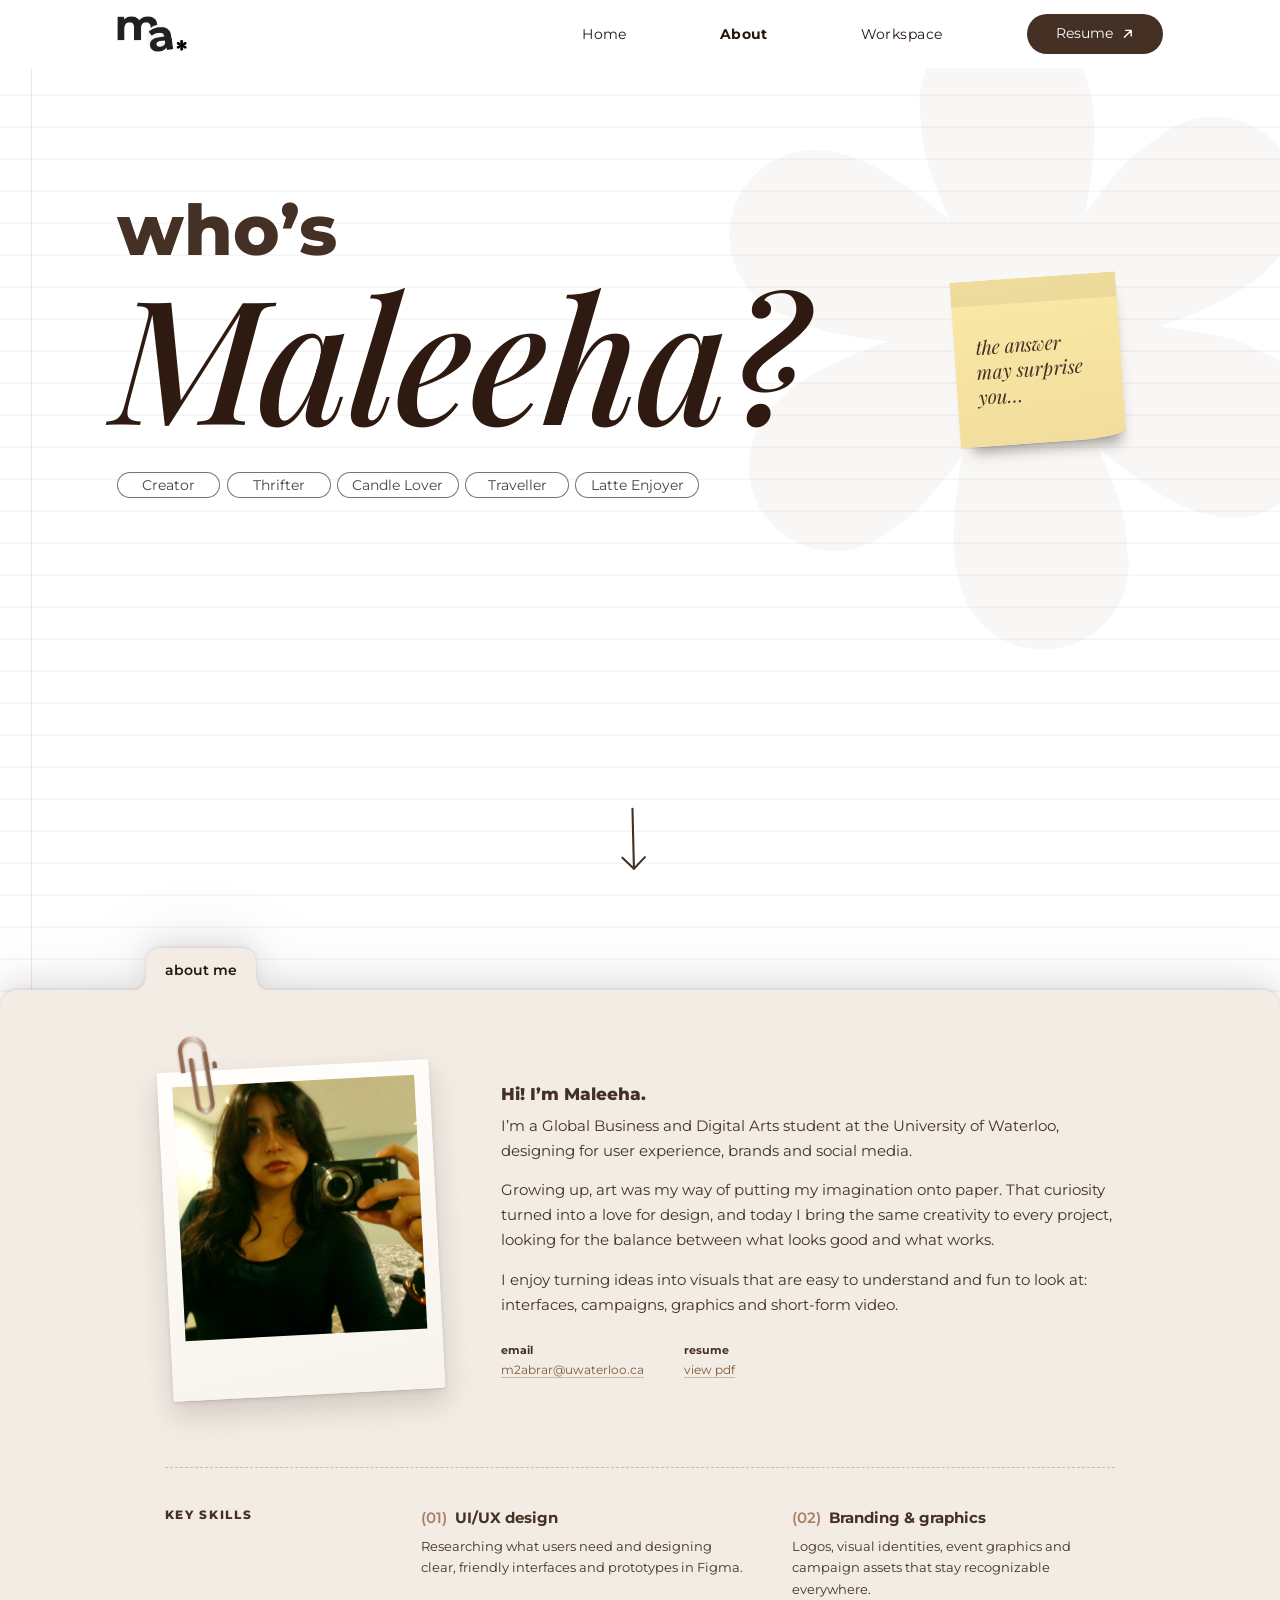
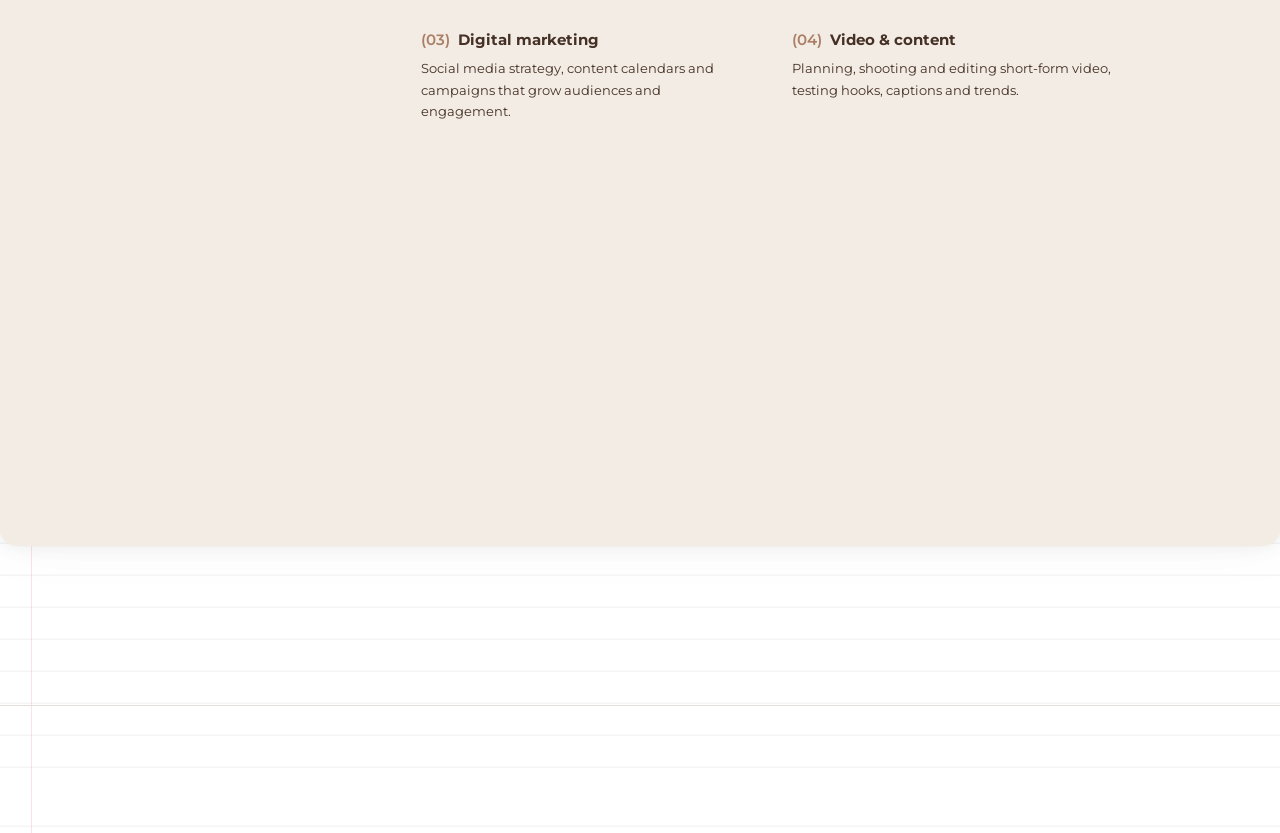
==== about.html @ edb2b5c7 "Update resume link" ====
<!DOCTYPE html>
<html lang="en">
<head>
  <meta charset="UTF-8" />
  <meta name="viewport" content="width=device-width, initial-scale=1" />
  <title>About — Maleeha Abrar</title>
  <meta name="description" content="About Maleeha Abrar — multimedia design and marketing student at the University of Waterloo." />
  <link rel="icon" href="assets/logo.png" />

  <link rel="preconnect" href="https://fonts.googleapis.com" />
  <link rel="preconnect" href="https://fonts.gstatic.com" crossorigin />
  <link href="https://fonts.googleapis.com/css2?family=Montserrat:ital,wght@0,300..900;1,300..900&family=Playfair+Display:ital,wght@0,400..900;1,400..900&family=Bodoni+Moda:ital,opsz,wght@0,6..96,400..900;1,6..96,400..900&family=Anton&family=UnifrakturMaguntia&family=Abril+Fatface&family=Pinyon+Script&display=swap" rel="stylesheet" />

  <link rel="stylesheet" href="css/styles.css" />
</head>
<body class="page-about">
  <svg width="0" height="0" style="position:absolute" aria-hidden="true" focusable="false">
    <defs>
      <!-- polished gold, light → shadow → reflection -->
      <linearGradient id="g-gold" x1="0" y1="0" x2="0" y2="1">
        <stop offset="0" stop-color="#FBEBB8" />
        <stop offset=".35" stop-color="#D8B25C" />
        <stop offset=".6" stop-color="#8E6522" />
        <stop offset=".8" stop-color="#E6C77A" />
        <stop offset="1" stop-color="#7A5419" />
      </linearGradient>
      <linearGradient id="g-gold-side" x1="0" y1="0" x2="1" y2="0">
        <stop offset="0" stop-color="#7E581C" />
        <stop offset=".3" stop-color="#E9CB7E" />
        <stop offset=".55" stop-color="#FFF1C4" />
        <stop offset=".8" stop-color="#B98E3E" />
        <stop offset="1" stop-color="#6E4A14" />
      </linearGradient>
      <radialGradient id="g-gold-ring" cx=".4" cy=".35" r=".7">
        <stop offset="0" stop-color="#FFF3CC" />
        <stop offset=".45" stop-color="#D9B460" />
        <stop offset="1" stop-color="#6F4B16" />
      </radialGradient>
      <linearGradient id="g-wire" x1="0" y1="0" x2="1" y2="0">
        <stop offset="0" stop-color="#9C7428" />
        <stop offset=".5" stop-color="#F6DE98" />
        <stop offset="1" stop-color="#8A6420" />
      </linearGradient>
<linearGradient id="g-wire-sakura" x1="0" y1="0" x2="1" y2="0">
        <stop offset="0" stop-color="#D98A8C" /><stop offset=".5" stop-color="#F7DCD8" /><stop offset="1" stop-color="#CF7C80" />
      </linearGradient>
      <linearGradient id="g-wire-tea" x1="0" y1="0" x2="1" y2="0">
        <stop offset="0" stop-color="#93694F" /><stop offset=".5" stop-color="#EBD3C4" /><stop offset="1" stop-color="#86604A" />
      </linearGradient>
    </defs>
    <!-- paperclip (same as the home page project cards): whole clip + front loop; colour from --wire -->
    <symbol id="i-pclip" viewBox="0 0 26 62">
      <path d="M9 17 V45 a4.5 4.5 0 0 0 9 0 V11 a7.5 7.5 0 0 0 -15 0 V49 a10 10 0 0 0 20 0 V21" fill="none" style="stroke: var(--wire)" stroke-width="2.6" stroke-linecap="round" />
    </symbol>
    <symbol id="i-pclip-front" viewBox="0 0 26 62">
      <path d="M9 17 V45 a4.5 4.5 0 0 0 9 0 V14" fill="none" style="stroke: var(--wire)" stroke-width="2.6" stroke-linecap="round" />
    </symbol>
    <!-- gold bulldog clip -->
    <symbol id="i-binder" viewBox="0 0 64 58">
      <rect x="19.5" y="22" width="25" height="5" rx="2" fill="url(#g-gold-side)" />
      <path d="M23 36 L25 18 H39 L41 36 Z" fill="url(#g-gold-side)" />
      <circle cx="32" cy="14" r="11.5" fill="url(#g-gold-ring)" />
      <circle cx="32" cy="14" r="7.5" fill="none" stroke="#7A5419" stroke-opacity=".35" stroke-width="1.2" />
      <circle cx="32" cy="14" r="3.6" fill="#fff" />
      <rect x="3" y="34" width="58" height="14" rx="3" fill="url(#g-gold)" />
      <rect x="4" y="46" width="56" height="7" rx="2" fill="#8E6522" />
      <rect x="6" y="36.5" width="40" height="2.2" rx="1.1" fill="#FFF6D8" opacity=".75" />
    </symbol>
    <symbol id="i-paperclip" viewBox="0 0 26 62">
      <path d="M9 17 V45 a4.5 4.5 0 0 0 9 0 V11 a7.5 7.5 0 0 0 -15 0 V49 a10 10 0 0 0 20 0 V21" fill="none" stroke="url(#g-wire)" stroke-width="2.4" stroke-linecap="round" />
    </symbol>
    <!-- just the inner loop — the part of the clip that sits on the front of the paper -->
    <symbol id="i-paperclip-front" viewBox="0 0 26 62">
      <path d="M9 17 V45 a4.5 4.5 0 0 0 9 0 V14" fill="none" stroke="url(#g-wire)" stroke-width="2.4" stroke-linecap="round" />
    </symbol>
    <symbol id="i-asterisk" viewBox="0 0 24 24">
      <g stroke="currentColor" stroke-width="5.2" stroke-linecap="round">
        <line x1="12" y1="3" x2="12" y2="21" />
        <line x1="4.2" y1="7.5" x2="19.8" y2="16.5" />
        <line x1="4.2" y1="16.5" x2="19.8" y2="7.5" />
      </g>
    </symbol>
    <symbol id="i-arrow" viewBox="0 0 16 16">
      <path d="M4 12 L12 4 M5.5 4 H12 V10.5" fill="none" stroke="currentColor" stroke-width="1.6" stroke-linecap="round" stroke-linejoin="round" />
    </symbol>
  </svg>

  <!-- ============ HEADER ============ -->
  <header class="site-header" id="siteHeader">
    <div class="header-inner">
      <a class="brand" href="index.html" aria-label="Maleeha Abrar — home">
        <img src="assets/logo.png" alt="ma* logo" width="1828" height="958" />
      </a>

      <nav class="nav" id="siteNav" aria-label="Main">
        <a class="nav-link" href="index.html">Home</a>
        <a class="nav-link is-active" href="about.html" aria-current="page">About</a>
        <a class="nav-link" href="workspace.html">Workspace</a>
      </nav>

      <a class="btn-resume" href="https://drive.google.com/file/d/1L3ZKh3LJIB2m2oYpfjvaGD_77FZhY-fX/view?usp=sharing" target="_blank" rel="noopener">
        <span>Resume</span>
        <svg class="ico" aria-hidden="true"><use href="#i-arrow" /></svg>
      </a>

      <button class="menu-btn" id="menuBtn" aria-expanded="false" aria-controls="siteNav">
        <span class="menu-lines" aria-hidden="true"></span>
        <span class="sr-only">Menu</span>
      </button>
    </div>
  </header>

  <main id="top">
    <!-- ============ HERO (same look as the home page) ============ -->
    <section class="hero hero--about" aria-labelledby="aboutTitle">
      <div class="hero-inner">
        <div class="hero-copy">
          <!-- "who's / Maleeha?" with a big script M, and little tags under the name -->
          <!-- built exactly like the home title: "who's" = "maleeha's", the script M sits in the P's slot,
               "aleeha?" starts where "ortfolio" starts -->
          <div class="at-wrap">
            <h1 class="hero-title hero-title--serif" id="aboutTitle" aria-label="who’s Maleeha?">
              <span class="h-name" aria-hidden="true">who’s</span>
              <span class="h-port" aria-hidden="true"><span class="pf">Maleeha?</span></span>
            </h1>
            <ul class="at-tags" aria-label="A few things about me">
              <!-- hover (or tab to) a tag and its data-note sticks onto the notes beside the title — edit the notes freely -->
              <li tabindex="0" data-photo="creator" data-note="I’m always making something new 🎨">Creator</li><li tabindex="0" data-photo="thrifter" data-note="catch me at a thrift store multiple times a week 🛍️">Thrifter</li><li tabindex="0" data-photo="candle" data-note="a candle’s always lit when I design 🔥">Candle Lover</li><li tabindex="0" data-photo="traveller" data-note="slowly building my travel portfolio ✈️">Traveller</li><li tabindex="0" data-photo="latte" data-note="a medium iced caramel latte please! ☕">Latte Enjoyer</li>
            </ul>
          </div>

          <!-- sticky notes beside the title: one note to start; hovering (or tabbing to) a tag sticks that tag's
               note (its data-note) onto the board, and they pile up as you hover more tags (main.js builds them) -->
          <div class="hero-notes" id="heroNotes">
            <p class="hn-note hn-main">the answer may surprise you&hellip;</p>
          </div>

          <!-- invisible copy of the home page's paper: it takes up the same space, so the title above
               lands in exactly the same spot as on the home page -->
          <div class="notecard-wrap at-ghost">
            <div class="notecard">
              <p class="nc-lead" aria-hidden="true">&nbsp;</p>
              <p class="nc-rotator" aria-hidden="true"><span class="nc-word">&nbsp;</span></p>
              <!-- the arrow stays visible (same spot as home): click to scroll down to About me -->
              <a class="nc-arrow" href="#intro" aria-label="Scroll down to About me">
                <svg viewBox="0 0 24 48" aria-hidden="true">
                  <path d="M12 3 V43" />
                  <path d="M4.5 35.5 L12 43 L19.5 35.5" />
                </svg>
              </a>
            </div>
          </div>

        </div>

        <div class="hero-aside" aria-hidden="true">
          <!-- faint six-petal flower, slowly spinning behind the title (same as home) -->
          <svg class="hero-flower" viewBox="-100 -100 200 200">
            <defs>
              <path id="petal" d="M-10 2 C-16 -26 -33 -50 -32 -66 A26 26 0 0 1 20 -78 C26 -60 17 -30 12 2 Z" />
            </defs>
            <g fill="currentColor">
              <use href="#petal" />
              <use href="#petal" transform="rotate(60)" />
              <use href="#petal" transform="rotate(120)" />
              <use href="#petal" transform="rotate(180)" />
              <use href="#petal" transform="rotate(240)" />
              <use href="#petal" transform="rotate(300)" />
              <circle r="24" />
            </g>
          </svg>
        </div>
      </div>
    </section>

    <section class="workspace about-page" aria-label="About me">
      <div class="cabinet">

        <!-- ===== Intro ===== -->
        <article class="folder folder--paper folder--static is-open is-settled" id="intro" data-align="left">
          <div class="folder-tab-row">
            <div class="folder-tab"><span class="tab-name">about me</span></div>
          </div>
          <div class="folder-body">
            <div class="folder-reveal"><div class="folder-reveal-inner">
              <!-- About me: photo + bio, then key skills, then soft skills / software -->
              <div class="am">
                <div class="am-top">
                  <div class="am-photo">
                    <svg class="am-pclip am-pclip--back" style="--wire: url(#g-wire-tea)" aria-hidden="true"><use href="#i-pclip" /></svg><svg class="am-pclip" style="--wire: url(#g-wire-tea)" aria-hidden="true"><use href="#i-pclip-front" /></svg>
                    <!-- photo of me -->
                    <img class="am-me" src="assets/about/me.jpg" alt="Maleeha taking a mirror selfie with a small black digital camera" width="1400" height="1050" />
                  </div>
                  <div class="am-bio">
                    <p class="am-hello">Hi! I’m Maleeha.</p>
                    <p>I’m a Global Business and Digital Arts student at the University of Waterloo, designing for user experience, brands and social media.</p>
                    <p>Growing up, art was my way of putting my imagination onto paper. That curiosity turned into a love for design, and today I bring the same creativity to every project, looking for the balance between what looks good and what works.</p>
                    <p>I enjoy turning ideas into visuals that are easy to understand and fun to look at: interfaces, campaigns, graphics and short-form video.</p>
                    <dl class="am-contact">
                      <div><dt>email</dt><dd><a href="mailto:m2abrar@uwaterloo.ca">m2abrar@uwaterloo.ca</a></dd></div>
                      <div><dt>resume</dt><dd><a href="https://drive.google.com/file/d/1L3ZKh3LJIB2m2oYpfjvaGD_77FZhY-fX/view?usp=sharing" target="_blank" rel="noopener">view pdf</a></dd></div>
                    </dl>
                  </div>
                </div>

                <div class="am-skills">
                  <h3 class="am-label">Key skills</h3>
                  <div class="am-skill"><h4><span>(01)</span> UI/UX design</h4><p>Researching what users need and designing clear, friendly interfaces and prototypes in Figma.</p></div>
                  <div class="am-skill"><h4><span>(02)</span> Branding &amp; graphics</h4><p>Logos, visual identities, event graphics and campaign assets that stay recognizable everywhere.</p></div>
                  <div class="am-skill"><h4><span>(03)</span> Digital marketing</h4><p>Social media strategy, content calendars and campaigns that grow audiences and engagement.</p></div>
                  <div class="am-skill"><h4><span>(04)</span> Video &amp; content</h4><p>Planning, shooting and editing short-form video, testing hooks, captions and trends.</p></div>
                </div>

                <div class="am-lists">
                  <div>
                    <h3>Soft skills</h3>
                    <ul><li>Communication</li><li>Attention to detail</li><li>Teamwork</li><li>Time management</li><li>Creativity</li><li>Adaptability</li></ul>
                  </div>
                  <div>
                    <h3>Software</h3>
                    <!-- a woven basket of the apps I use; hover an icon to lift it out -->
                    <div class="basket">
                      <img class="bk-img" src="assets/basket.png" alt="" aria-hidden="true" />
                      <ul class="bk-apps" aria-label="Software I use">
                        <li class="bk-app bk-ps" style="--x:32%;--y:38%;--r:-8deg" tabindex="0"><span>Ps</span><em>Photoshop</em></li>
                        <li class="bk-app bk-ai" style="--x:50%;--y:36%;--r:4deg" tabindex="0"><span>Ai</span><em>Illustrator</em></li>
                        <li class="bk-app bk-pr" style="--x:68%;--y:39%;--r:-5deg" tabindex="0"><span>Pr</span><em>Premiere Pro</em></li>
                        <li class="bk-app bk-figma" style="--x:35%;--y:63%;--r:7deg" tabindex="0">
                          <svg viewBox="0 0 38 57" aria-hidden="true"><path d="M19 28.5a9.5 9.5 0 1 1 19 0 9.5 9.5 0 0 1-19 0z" fill="#1ABCFE" /><path d="M0 47.5A9.5 9.5 0 0 1 9.5 38H19v9.5a9.5 9.5 0 1 1-19 0z" fill="#0ACF83" /><path d="M19 0v19h9.5a9.5 9.5 0 1 0 0-19H19z" fill="#FF7262" /><path d="M0 9.5A9.5 9.5 0 0 0 9.5 19H19V0H9.5A9.5 9.5 0 0 0 0 9.5z" fill="#F24E1E" /><path d="M0 28.5A9.5 9.5 0 0 0 9.5 38H19V19H9.5A9.5 9.5 0 0 0 0 28.5z" fill="#A259FF" /></svg><em>Figma</em></li>
                        <li class="bk-app bk-canva" style="--x:52%;--y:64%;--r:-4deg" tabindex="0"><img src="assets/canva-logo.png" alt="" /><em>Canva</em></li>
                        <li class="bk-app bk-vs" style="--x:69%;--y:62%;--r:9deg" tabindex="0">
                          <svg viewBox="0 0 100 100" aria-hidden="true"><path d="M73 6 L36 41 L16 25 L6 30 V70 L16 75 L36 59 L73 94 L94 85 V15 Z" fill="#0078D4" /><path d="M73 29 L46 50 L73 71 Z" fill="#fff" /><path d="M16 38 L29 50 L16 62 Z" fill="#fff" /></svg><em>VS Code</em></li>
                      </ul>
                    </div>
                  </div>
                </div>
              </div>
            </div></div>
          </div>
        </article>

        <!-- ===== Education ===== -->
        <article class="folder folder--rose folder--static is-open is-settled" data-align="left">
          <div class="folder-tab-row">
            <div class="folder-tab"><span class="tab-name">Education</span></div>
          </div>
          <div class="folder-body">
            <div class="folder-reveal"><div class="folder-reveal-inner">
              <div class="entries">
                <div class="entry">
                  <div class="entry-head">
                    <h3>Global Business &amp; Digital Arts <span>@ University of Waterloo</span></h3>
                    <p class="entry-meta">2022 – 2027</p>
                  </div>
                  <p class="entry-text">Relevant coursework: Digital Marketing, Digital Media Design, Game Design, UI/UX Fundamentals, Project Management, Business Development.</p>
                </div>
              </div>
            </div></div>
          </div>
        </article>



      </div>
    </section>
  </main>

  <!-- ============ FOOTER ============ -->
  <footer class="site-footer">
    <div class="footer-inner">
      <a class="brand brand--footer" href="index.html" aria-label="Home">
        <img src="assets/logo.png" alt="ma* logo" width="1828" height="958" />
      </a>
      <ul class="footer-links">
        <li><a href="mailto:m2abrar@uwaterloo.ca">m2abrar@uwaterloo.ca</a></li>
        <li><a href="https://drive.google.com/file/d/1L3ZKh3LJIB2m2oYpfjvaGD_77FZhY-fX/view?usp=sharing" target="_blank" rel="noopener">Resume</a></li>
      </ul>
      <span class="footer-copy">© <span id="year">2026</span> Maleeha Abrar</span>
    </div>
  </footer>

  <script src="js/main.js"></script>
</body>
</html>
---- css/styles.css ----
/* =========================================================
   Maleeha Abrar — portfolio landing page
   Palette: Dark Chocolate #443025 · Aloewood #7F5836 ·
            Milk Tea #AA7F66 · Sakura #EC9C9D · Misty Rose #F2D3CF
   ========================================================= */

:root {
  --ink: #241710;          /* dark brown text */
  --choc: #443025;
  --aloe: #7F5836;
  --milk: #AA7F66;
  --sakura: #EC9C9D;
  --rose: #F2D3CF;
  --bg: #FFFFFF;
  --muted: #7A6A60;
  --line: #E6DDD7;

  --font: "Montserrat", system-ui, -apple-system, "Segoe UI", sans-serif;
  --wrap: 1200px;
  --swap: .25s;        /* crossfade speed for the P and the line on the paper */
  --gutter: clamp(1.25rem, 6vw, 7rem);
  --ease: cubic-bezier(.2, .8, .2, 1);
}

*, *::before, *::after { box-sizing: border-box; }

html { scroll-behavior: smooth; scroll-padding-top: 80px; -webkit-text-size-adjust: 100%; }

body {
  margin: 0;
  font-family: var(--font);
  color: var(--ink);
  /* faint notebook paper: a pale pink margin line + soft ruled lines */
  --ruled: 2rem;
  --margin-x: max(1.5rem, calc((100vw - var(--wrap)) / 2 - .5rem));
  background:
    linear-gradient(90deg, transparent calc(var(--margin-x) - 1px), rgba(236, 156, 157, .28) calc(var(--margin-x) - 1px), rgba(236, 156, 157, .28) var(--margin-x), transparent var(--margin-x)),
    /* soft 2px edge (instead of a hard 1px line) so no line drops out with Windows display scaling or browser zoom */
    repeating-linear-gradient(to bottom, transparent 0 calc(var(--ruled) - 2px), rgba(36, 23, 16, .045) calc(var(--ruled) - 1px), rgba(36, 23, 16, .045) var(--ruled)),
    var(--bg);
  line-height: 1.6;
  overflow-x: clip;
  -webkit-font-smoothing: antialiased;
}

img { max-width: 100%; display: block; }
a { color: inherit; }
button { font: inherit; color: inherit; }
::selection { background: var(--rose); color: var(--choc); }

.sr-only {
  position: absolute !important; width: 1px; height: 1px; padding: 0; margin: -1px;
  overflow: hidden; clip: rect(0 0 0 0); white-space: nowrap; border: 0;
}
:focus-visible { outline: 2px solid var(--milk); outline-offset: 3px; }
.ico { width: 1em; height: 1em; flex: none; }

/* ---------- Black dot that trails the cursor (added by JS on mouse devices) ---------- */
.cursor-trail { position: fixed; inset: 0; z-index: 79; pointer-events: none; }
.cursor-dot {
  position: fixed; top: 0; left: 0; z-index: 80;
  width: 13px; height: 13px;
  margin: -6.5px 0 0 -6.5px;      /* centre the dot on the pointer */
  pointer-events: none;
  opacity: 0;
  transition: opacity .25s ease;
}
.cursor-dot::after {
  content: "";
  position: absolute; inset: 0;
  border-radius: 50%;
  background: #000; /* black cursor dot */
  transform: scale(var(--speed, 1)); /* JS shrinks the dot when the mouse moves fast */
  transition: transform .3s var(--ease), opacity .3s ease;
}
.cursor-dot.is-visible { opacity: .85; }
.cursor-dot.is-hover::after { transform: scale(calc(2.4 * var(--speed, 1))); opacity: .45; }

/* =========================================================
   HEADER (same layout as the original)
   ========================================================= */
.site-header {
  position: sticky; top: 0; z-index: 50;
  background: rgba(255, 255, 255, .92);
  -webkit-backdrop-filter: blur(8px);
  backdrop-filter: blur(8px);
  transition: box-shadow .3s ease;
}
.site-header.is-scrolled { box-shadow: 0 1px 0 var(--line); }

.header-inner {
  max-width: var(--wrap);
  margin: 0 auto;
  padding: .9rem var(--gutter);
  display: flex;
  align-items: center;
  gap: 2rem;
}

.brand { display: inline-flex; flex: none; }
.brand img { height: 2.3rem; width: auto; }

.nav { margin-left: auto; display: flex; align-items: center; gap: clamp(.5rem, 5vw, 4.5rem); }
.nav-link {
  padding: .4rem .9rem;
  border-radius: 999px;
  font-size: .88rem;
  font-weight: 400;
  letter-spacing: .03em;
  text-decoration: none;
  transition: background .25s ease;
}
.nav-link:hover, .nav-link:focus-visible { background: var(--rose); }
.nav-link.is-active { font-weight: 700; }

.btn-resume {
  position: relative;
  display: inline-flex; align-items: center; justify-content: center;
  min-width: 8.5rem;
  margin-left: clamp(.5rem, 3vw, 3rem);
  padding: .55rem 2.2rem;
  border-radius: 999px;
  background: var(--choc);
  color: #fff;
  font-size: .85rem;
  text-decoration: none;
  transition: background .25s ease, color .25s ease;
}
/* label + arrow are centred together as one group, so the button looks balanced */
.btn-resume { gap: .45rem; padding-inline: 1.6rem; }
.btn-resume .ico { position: static; flex: none; margin: 0; transition: transform .3s var(--ease); }
.btn-resume:hover, .btn-resume:focus-visible { background: var(--rose); color: var(--choc); }
.btn-resume:hover .ico { transform: translate(2px, -2px); }

.menu-btn { display: none; }

/* =========================================================
   BUTTON
   ========================================================= */
.btn {
  display: inline-flex; align-items: center; gap: .6rem;
  padding: .6rem 1.3rem;
  border-radius: 999px;
  border: 1px solid currentColor;
  background: transparent;
  font-size: .82rem;
  letter-spacing: .02em;
  transition: background .25s ease, color .25s ease, border-color .25s ease;
}
.btn .ico { transition: transform .3s var(--ease); }
.btn:hover .ico { transform: translate(2px, -2px); }
.btn:hover, .btn:focus-visible { background: var(--rose); border-color: var(--rose); color: var(--choc); }
/* "tell me more": pill edge lines up with the Projects tab, its words line up with the tab's word and the text */
.folder-content--about .btn-ink { margin-left: calc(-1 * var(--tab-pad, 1.2rem)); padding-inline: var(--tab-pad, 1.2rem); }
.btn-sm { padding: .45rem 1rem; font-size: .78rem; }

/* =========================================================
   HERO
   ========================================================= */
/* hero is only as tall as it needs to be, so the folders start just below the note card */
/* the opening screen fills the window, so the About folder starts just below the fold.
   Content sits at the bottom, so the paper still runs off-screen and tucks under the folder. */
/* --drop: how far below the bottom of the screen the folders start on first load (bigger = lower).
   The title and paper stay put; only the folders move down. */
.hero { --drop: 3rem; display: flex; min-height: calc(100vh - var(--header-h, 68px) + var(--drop)); min-height: calc(100svh - var(--header-h, 68px) + var(--drop)); padding-bottom: var(--drop); }
.hero .hero-inner { align-items: stretch; padding-top: 0; }
/* title floats in the middle of the space between the header and the paper */
.hero .hero-copy { display: flex; flex-direction: column; padding-inline: 0; } /* no one-sided padding, so the title + papers sit dead centre */
.hero .hero-title { margin-block: auto; padding-block: clamp(1rem, 4vh, 2.5rem); }
/* the paper is taller now; its top rises, the arrow stays pinned to its bottom */
/* --tuck: how far the paper slides under the About folder. The paper grows by this much at the
   bottom and the negative margin pulls it back by the same amount, so the arrow doesn't move. */
.hero { --tuck: 5rem; }
.hero .notecard-wrap { margin-top: 0; margin-bottom: calc(-3rem - var(--tuck)); }
.hero .notecard { display: flex; flex-direction: column; min-height: clamp(11rem, 40vh, 24rem); }
.hero .nc-arrow { margin-top: auto; }
/* big "i'm a multimedia designer who: / designs for…" — wider ruled lines so the larger words still sit on them */
.hero .notecard {
  --rule: clamp(1.8rem, min(3.7vw, 5.4vh), 3.1rem);
  padding-top: var(--rule);
  padding-bottom: calc(clamp(3rem, 8vh, 6rem) + var(--tuck)); /* space under the arrow — bigger number = arrow sits higher */
}
.hero .notecard-wrap { width: min(calc(100vw - 2 * var(--gutter)), 50rem); }
.hero .nc-lead { font-size: calc(var(--rule) * .46); margin-bottom: var(--rule); position: relative; top: calc(var(--rule) * .3); } /* top: nudges the line down to sit on the rule (bigger = lower) */ /* one empty ruled line between the two */
/* paper sits in the middle of the page; the flower moves behind everything */
.hero .hero-inner { grid-template-columns: minmax(0, 1fr); position: relative; }
.hero .notecard-wrap { margin-left: auto; margin-right: auto; }
.hero .hero-aside { position: absolute; inset: 0; min-height: 0; z-index: 0; pointer-events: none; }
.hero .nc-rotator {
  font-size: calc(var(--rule) * .8);
  font-weight: 700;
  letter-spacing: -.01em;
  min-height: calc(var(--rule) * 2); /* room for a long line to wrap without the card jumping */
  align-content: start;
}
.hero .nc-word { line-height: var(--rule); }
/* arrow keeps its old size */
.hero .nc-arrow { width: 3.4rem; height: clamp(3rem, 8vh, 4.5rem); }
.hero .nc-arrow svg { stroke-width: 1.4; } /* thinner stroke so the bigger arrow stays delicate */

.hero-inner {
  flex: 1;
  max-width: var(--wrap);
  margin: 0 auto;
  padding: clamp(4rem, 16vh, 9rem) var(--gutter) 0;
  display: grid;
  grid-template-columns: minmax(0, 1.1fr) minmax(0, .9fr);
  align-items: center;
  gap: 2rem;
}
.hero-copy { padding-left: clamp(0rem, 4vw, 3.5rem); }

.hero-title {
  --t: clamp(2.6rem, min(8vw, 11vh), 6.6rem); /* big, but shrinks on short or zoomed-in windows */
  position: relative;
  z-index: 2; /* the title (and its big P) sits on top of the note card */
  margin: 0;
  display: flex;
  flex-direction: column;
  font-weight: 700;
  line-height: 1;
  color: #000;
}
.h-name { position: relative; z-index: 1; font-size: calc(var(--t) * .769); font-weight: 800; line-height: 1; } /* size ratio from your Canva file; sits in front of the P */
.h-port { font-size: var(--t); white-space: nowrap; }

/* the shuffled "P" — one of your drawings in assets/p/.
   JS sets its height, how far its tail drops below the line,
   and its left/right margins so it lines up with "maleeha's" and "ortfolio". */
/* fixed-width space for the P so "ortfolio" never moves (JS fine-tunes the width) */
/* the slot is an empty box sitting on the baseline; the P is placed inside it on its own,
   so a tall or wide P can never push the title lines around */
/* width = the gap before "ortfolio" in your Canva files (574.43 ÷ 214.44) */
.p-slot { position: relative; z-index: 0; display: inline-block; width: 2.679em; height: .7em; }
.p-img { position: absolute; left: 0; bottom: 0; width: auto; max-width: none; height: 1.7em; transition: opacity var(--swap, .25s) ease-in-out; }
.p-img.is-hidden { opacity: 0; } /* the outgoing P fades out as the next one fades in */
.ortf { position: relative; z-index: 1; } /* "ortfolio" sits in front where the P tucks behind it */

/* "ortfolio" in mixed type: every letter gets its own typeface, like cut-out type */
.mx { display: inline-block; line-height: 1; }
/* each letter in a colour from the palette */
/* sizes and weights jump around on purpose: chunky next to hairline, big next to small */
.mx-1 { font-family: var(--font); font-weight: 900; font-size: 1.14em; letter-spacing: -.02em; }  /* fat grotesk, big */
.mx-2 { font-family: "Bodoni Moda", serif; font-style: italic; font-weight: 400; font-size: 1.22em; } /* hairline italic, big */
.mx-3 { font-family: "Anton", sans-serif; font-weight: 400; font-size: 1.28em; }                   /* tall condensed */
.mx-4 { font-family: "UnifrakturMaguntia", serif; font-weight: 400; font-size: 1.2em; margin-right: .03em; } /* blackletter */
.mx-5 { font-family: "Abril Fatface", serif; font-weight: 400; font-size: 1.16em; }               /* fat display */
.mx-6 { font-family: "Playfair Display", serif; font-weight: 900; font-size: .92em; margin-right: .03em; } /* small heavy serif */
.mx-7 { font-family: var(--font); font-weight: 900; }                                              /* keeps the asterisk lined up */
.ortf .mx:not(:last-child) { margin-right: .06em; } /* a little air between the "ortfolio" letters */
.mx-8 { font-family: "Bodoni Moda", serif; font-style: italic; font-weight: 400; font-size: 1.3em; } /* hairline italic, biggest */

.i-star { position: relative; display: inline-block; }
.star {
  position: absolute; left: 50%; top: -.06em;
  width: .3em; height: .3em; margin-left: -.15em;
  color: #000;
}

/* home title: "maleeha's" in bold brown over one big italic serif "Portfolio" */
.hero-title--serif { --t: clamp(2.4rem, min(7.4vw, 10.1vh), 6.1rem); } /* title size on all three pages (about 92% of before) */
.hero-title--serif .h-name { color: var(--choc); }
.hero-title--serif .h-port { margin-top: .02em; } /* gap between the two lines (bigger = more space) */
.hero-title--serif .pf {
  display: inline-block;
  margin-left: -.03em;
  font: italic 500 1.9em/1 "Playfair Display", serif; /* bigger number = bigger "Portfolio" */
  letter-spacing: -.01em;
  color: #2E1A10; /* deep chocolate */
}
/* ---------- Workspace: draggable sticky notes with sketches, scattered around the title ----------
   same look as the About tag notes: square pad, glue strip at the top, curled corner, lifted shadow */
.sketch-notes { position: absolute; inset: 0; z-index: 3; pointer-events: none; }
.sn {
  --n: #FBE9A6;                               /* note colour */
  --sn: clamp(7.5rem, 11vw, 10rem);           /* note size (bigger = bigger notes) */
  position: absolute; left: var(--x); top: var(--y);
  width: var(--sn); aspect-ratio: 1;
  padding: 1.7rem .7rem .7rem;
  background:
    linear-gradient(to bottom, rgba(68, 48, 37, .07) 0 1.2rem, transparent 1.2rem),
    linear-gradient(175deg, var(--n), color-mix(in srgb, var(--n), #7F5836 8%));
  border-radius: 0 0 2.4rem 2px / 0 0 .4rem 2px;
  box-shadow: 0 1px 1px rgba(36, 23, 16, .1), 3px 14px 14px -9px rgba(36, 23, 16, .4);
  rotate: var(--r, 0deg);
  pointer-events: auto; cursor: grab; touch-action: none; user-select: none;
  transition: rotate .5s var(--ease-glide, ease), scale .3s var(--ease, ease), box-shadow .3s ease;
  animation: sn-in 1s var(--ease-glide, ease) backwards;
  animation-delay: calc(.6s + var(--i, 0) * 90ms);
}
.sn:nth-child(1) { --i: 0; } .sn:nth-child(2) { --i: 1; } .sn:nth-child(3) { --i: 2; }
.sn:nth-child(4) { --i: 3; } .sn:nth-child(5) { --i: 4; } .sn:nth-child(6) { --i: 5; }
.sn--rose { --n: var(--rose); border-radius: 0 0 2px 2.4rem / 0 0 2px .4rem; }
.sn:hover { scale: 1.04; }
.sn.is-dragging { cursor: grabbing; scale: 1.08; box-shadow: 0 2px 3px rgba(36, 23, 16, .12), 6px 26px 26px -12px rgba(36, 23, 16, .45); }
@keyframes sn-in { from { opacity: 0; scale: .7; translate: 0 20px; } }
/* the sketch fills the pad (placeholder until the real scans are in) */
.sn img { width: 100%; height: 100%; object-fit: contain; mix-blend-mode: multiply; pointer-events: none; }
.sn-ph {
  display: grid; place-items: center; width: 100%; height: 100%;
  border: 1.5px dashed rgba(68, 48, 37, .28); border-radius: 4px;
  font: italic 500 .72rem/1 var(--font); color: rgba(68, 48, 37, .55);
}
@media (max-width: 760px) {
  .sn { --sn: clamp(4.6rem, 22vw, 6rem); left: var(--mx); top: var(--my); padding: 1.2rem .45rem .45rem; }
  .sn-ph { font-size: .6rem; }
}
@media (prefers-reduced-motion: reduce) { .sn { animation: none; transition: none; } }

/* ---------- page load-in: header fades in, then the title lines, tags and paper rise into place one after another ---------- */
/* --ease-out-expo: starts quick, glides to a soft stop */
:root { --ease-glide: cubic-bezier(.16, 1, .3, 1); }
@keyframes load-rise  { from { opacity: 0; translate: 0 28px; filter: blur(8px); } }   /* text comes into focus as it rises */
@keyframes load-drop  { from { opacity: 0; translate: 0 -12px; } }                    /* header settles down from the top */
@keyframes load-fade  { from { opacity: 0; scale: .92; } }                             /* flower blooms in */
.site-header            { animation: load-drop .9s var(--ease-glide) backwards; }
.hero .h-name           { animation: load-rise 1.1s var(--ease-glide) backwards .15s; }
.hero .h-port           { animation: load-rise 1.2s var(--ease-glide) backwards .3s; }
.hero .at-tags          { animation: load-rise 1s var(--ease-glide) backwards .5s; }
.hero .hero-aside       { animation: load-fade 2.2s var(--ease-glide) backwards .35s; }
@media (prefers-reduced-motion: reduce) {
  .site-header, .hero .h-name, .hero .h-port, .hero .at-tags, .hero .notecard-wrap, .hero .hero-aside { animation: none; }
}

/* ---------- subtle scroll animation: main.js adds .sr, then .is-in once it scrolls into view ---------- */
.sr {
  opacity: 0; translate: 0 40px; scale: .97; filter: blur(6px);
  transition: opacity .9s ease, translate 1.2s var(--ease-glide), scale 1.2s var(--ease-glide), filter .9s ease;
  transition-delay: calc(var(--sr-i, 0) * 110ms); /* pieces side by side ripple in one after another */
}
.sr.is-in { opacity: 1; translate: 0 0; scale: 1; filter: none; }
/* whole folders just glide up (no blur: they're big) */
.cabinet > .folder.sr { filter: none; scale: 1; }
.cabinet > .folder.sr:not(.is-in) { translate: 0 60px; }

/* About / Workspace: the tags and subtitle line up with the start of the title */
.hero-title--serif ~ .at-tags { margin-left: 0; padding-top: 1em; } /* padding-top: gap under the title */
/* the asterisk replaces the dot on the i (nudged right to follow the slant) */
.hero-title--serif .star { top: -.02em; width: .26em; height: .26em; margin-left: -.03em; color: #6B2E22; }
.hero-title--serif .star--flower { top: -.04em; width: .3em; height: .3em; margin-left: -.06em; } /* the spinning flower's shape, as the i's dot */

/* rotating note card (lined index card) */
/* the paper is long: it runs down past the hero and tucks into the About folder */
.notecard-wrap {
  position: relative;
  margin: 4.25rem 0 -3rem clamp(0rem, 6vw, 5.5rem); /* just enough below the fold to tuck under the folder; the arrow stays on screen */   /* negative bottom = tucked under the folder */
  width: min(calc(100vw - 2 * var(--gutter)), 44rem);
  transform: rotate(-1.4deg);
}
/* second sheet under the note card: cream grid paper, turned the other way */
.notecard-under {
  position: absolute; inset: 0;
  background:
    repeating-linear-gradient(90deg, rgba(127, 88, 54, .09) 0 1px, transparent 1px 1.1rem),
    repeating-linear-gradient(0deg, rgba(127, 88, 54, .09) 0 1px, transparent 1px 1.1rem),
    #F6EFE6;
  border-radius: 2px;
  transform: translate(1.4rem, -.9rem) rotate(3.6deg);
  box-shadow: 0 1px 2px rgba(36, 23, 16, .08), 0 8px 22px rgba(36, 23, 16, .08);
}
/* third sheet, furthest back: plain kraft, turned the other way */
.notecard-under--back {
  background:
    linear-gradient(170deg, rgba(255, 255, 255, .25), transparent 60%),
    #E9DCCB;
  transform: translate(-1.4rem, -1.6rem) rotate(-4.2deg); /* mirrors the grid sheet's sideways nudge so the stack stays centred */
}
.notecard {
  --rule: 1.75rem;
  position: relative;
  z-index: 1;
  padding: calc(var(--rule) * 2) 4.4rem calc(var(--rule) * 2) 3.4rem; /* bottom part hides under the folder; right side clears the clip */
  text-align: left;
  background-color: #FFFDF9;
  background-image:
    linear-gradient(90deg, transparent 2.5rem, rgba(236, 156, 157, .8) 2.5rem, rgba(236, 156, 157, .8) calc(2.5rem + 1.5px), transparent calc(2.5rem + 1.5px)),
    repeating-linear-gradient(to bottom, transparent 0, transparent calc(var(--rule) - 1px), rgba(170, 127, 102, .22) calc(var(--rule) - 1px), rgba(170, 127, 102, .22) var(--rule));
  background-position: 0 0, 0 -.3rem; /* lines sit just under the words */
  border-radius: 3px;
  box-shadow:
    0 1px 1px rgba(36, 23, 16, .08),
    0 4px 8px rgba(36, 23, 16, .08),
    0 22px 40px -16px rgba(36, 23, 16, .38);
}
.notecard::before { /* punched holes */
  content: "";
  position: absolute;
  left: .7rem; top: 1rem; bottom: 1rem;
  width: .9rem;
  background: radial-gradient(circle, #F1ECE8 0 .32rem, rgba(68, 48, 37, .12) .34rem, transparent .4rem) center top / .9rem calc(var(--rule) * 1.2) repeat-y;
}
/* paperclip slid onto the paper: the outer loop sits behind the card,
   the inner loop sits on top of it — both copies share the same position */
.clip {
  position: absolute;
  top: -1.96rem; right: 1.2rem;     /* keeps the paper edge in the same spot on the bigger clip */
  width: 3.6rem; height: 11.6rem; /* longer clip: the straight sides were stretched */
  transform: rotate(4deg);
  pointer-events: none;
}
.clip--back { z-index: 0; }
.clip--front { z-index: 2; filter: drop-shadow(1px 1.5px 1px rgba(68, 48, 37, .22)); }
.nc-lead, .nc-rotator { margin: 0; line-height: var(--rule); }
.nc-lead { font-size: .9rem; font-weight: 500; color: var(--aloe); }
.nc-rotator { min-height: var(--rule); font-size: clamp(1.05rem, 1.7vw, 1.3rem); font-weight: 600; color: var(--ink); display: grid; }
/* two copies of the line sit in the same spot and crossfade, just like the P */
.nc-word em { font-style: italic; font-weight: 600; }
.nc-layer { grid-area: 1 / 1; transition: opacity var(--swap, .25s) ease-in-out; }
.nc-layer.is-hidden { opacity: 0; }
.nc-word {
  line-height: 1; /* keeps the line exactly one ruled line tall */
  padding: 0 .1em;
  background: linear-gradient(transparent 58%, rgba(236, 156, 157, .42) 58%, rgba(236, 156, 157, .42) 92%, transparent 92%);
  -webkit-box-decoration-break: clone;
  box-decoration-break: clone;
}

/* simple arrow pointing down to the folders — click it to scroll to the projects */
.nc-arrow {
  display: block;
  width: 2.75rem;
  height: calc(var(--rule) * 1.8);
  margin: calc(var(--rule) * 1.2) auto 0;   /* tip just meets the folder */
  color: var(--choc);
  border-radius: 999px;
  transition: color .25s ease;
}
.nc-arrow svg {
  display: block;
  width: 100%; height: 100%;
  fill: none;
  stroke: currentColor;
  stroke-width: 1.6;
  stroke-linecap: round;
  stroke-linejoin: round;
  animation: arrow-nudge 2.4s ease-in-out infinite;  /* a gentle "this way" bob */
}
.nc-arrow:hover, .nc-arrow:focus-visible { color: var(--sakura); }
.nc-arrow:hover svg { animation-duration: 1.2s; }
@keyframes arrow-nudge { 0%, 100% { transform: translateY(0); } 50% { transform: translateY(5px); } }

.hero-aside { min-height: 12rem; position: relative; align-self: stretch; }
.hero-copy { position: relative; z-index: 1; } /* title + note card sit in front of the flower */
/* faint six-petal flower slowly spinning in the open space beside the title */
.hero-flower {
  position: absolute; z-index: 0;
  --size: clamp(26rem, 50vw, 44rem);
  left: 82%; top: 32%;
  width: var(--size); height: auto;
  margin: calc(var(--size) / -2) 0 0 calc(var(--size) / -2);
  color: var(--aloe);
  opacity: .045;
  animation: flower-spin 60s linear infinite;
  pointer-events: none;
}
@keyframes flower-spin { to { transform: rotate(360deg); } }
@media (prefers-reduced-motion: reduce) { .hero-flower { animation: none; } }

/* =========================================================
   WORKSPACE + FOLDERS
   ========================================================= */
.workspace {
  position: relative;
  z-index: 2;            /* folders sit on top of the bottom of the note card */
  max-width: var(--wrap);
  margin: 0 auto;
  padding: 0 var(--gutter) .25rem; /* last folder sits right on top of the footer */
}
.about-page.workspace { z-index: auto; }
.ws-title { position: relative; display: inline-block; }

/* folders run edge to edge, but their tabs and contents stay lined up
   with the rest of the page (--edge = where the page content starts) */
.cabinet {
  --edge: max(var(--gutter), calc((100vw - var(--wrap)) / 2 + var(--gutter)));
  margin-inline: calc(50% - 50vw);
}

.ws-title {
  margin: 0 0 2rem;
  font-size: clamp(1.6rem, 3vw, 2.2rem);
  font-weight: 700;
}

.folder {
  --folder: #E5D0BC;
  --folder-ink: var(--ink);
  --folder-muted: var(--muted);
  --tint: rgba(68, 48, 37, .45);
  --tab-r: 14px;
  position: relative;
  color: var(--folder-ink);
  /* layered shadow: a tight edge shadow + a soft spread, like card stock on a desk */
  filter:
    drop-shadow(0 -1px 1.5px rgba(36, 23, 16, .10))
    drop-shadow(0 -6px 14px rgba(36, 23, 16, .10))
    drop-shadow(0 -14px 30px rgba(36, 23, 16, .06));
}
.folder + .folder { margin-top: -3.25rem; } /* each folder slides over the one behind it */
.folder:nth-child(1) { z-index: 1; }
.folder:nth-child(2) { z-index: 2; }
.folder:nth-child(3) { z-index: 3; }
.folder:nth-child(4) { z-index: 4; }
.folder:nth-child(5) { z-index: 5; }
.folder--paper { --folder: #F3ECE4; }
.folder--milk  { --folder: #D9BFAE; --folder-muted: #6E5446; }

/* always-open folder (no toggle) */
.folder--static .folder-tab { cursor: default; }
.folder-content--about { grid-template-columns: minmax(0, 1.4fr) minmax(0, .6fr); }
.workspace:not(.about-page) .folder-content--about { grid-template-columns: 1fr; } /* home: text only */
.about-text { margin: 0 0 1.5rem; max-width: 36rem; font-size: .95rem; line-height: 1.75; }
.file--photo { max-width: 15rem; margin: 0 auto; text-decoration: none; transform: rotate(2deg); }
.file--photo:hover { transform: rotate(0) translateY(-4px); }
.file--photo .file-photo { aspect-ratio: 4 / 5; }

/* About page */
.about-page { padding-top: clamp(2.5rem, 7vh, 4.5rem); }
/* About page now opens with the same hero as home: folders start below the fold and sit over the paper */
.page-about .about-page.workspace { padding-top: 0; z-index: 2; }

/* ---------- About title — same size, line spacing AND position as the home title ----------
   "who's" uses the .h-name style (like "maleeha's"), the script M sits in the P's slot,
   "aleeha?" starts where "ortfolio" starts, and main.js spaces the two lines like home.
   An invisible copy of the home paper (.at-ghost) sits below, so the title lands in the same spot. */
.at-wrap { position: relative; margin-block: auto; padding-block: clamp(1rem, 4vh, 2.5rem); }
.hero .at-wrap .hero-title { margin-block: 0; padding-block: 0; }
.at-ghost { visibility: hidden; pointer-events: none; }
.at-ghost .nc-arrow { visibility: visible; pointer-events: auto; }
.at-rest { display: inline-block; font-size: 1.14em; font-weight: 800; letter-spacing: .01em; line-height: 1.18; } /* same as the "o" in ortfolio; line box as tall as ortfolio's biggest letter so the title sits at the same height */
.m-script {
  position: absolute; right: -.01em; bottom: -.28em; /* right: bigger number = more space between the M and "aleeha?" */
  font: 400 2.1em/1 "Pinyon Script", cursive; /* sized so its loop clears "who's" */
  white-space: nowrap;
}
/* tags hang just under the title without changing its height (so it can't shift the title) */
.at-tags {
  --t: clamp(2.6rem, min(8vw, 11vh), 6.6rem); /* same scale as the title */
  position: absolute; z-index: 3; left: 0; right: 0; top: 100%;
  display: flex; flex-wrap: wrap; gap: .4em .45em;
  margin: calc(var(--t) * .18 - clamp(1rem, 4vh, 2.5rem)) 0 0 calc(var(--t) * 2.679); /* lines up under "aleeha?" */
  padding: 0; list-style: none;
  font-size: clamp(.62rem, calc(var(--t) * .15), .9rem); font-weight: 400; line-height: 1;
}
.at-tags li {
  position: relative;
  min-width: 7.2em; padding: .32em 1em; text-align: center;
  border: 1px solid rgba(0, 0, 0, .55); border-radius: 999px;
  color: #444; background: rgba(255, 255, 255, .7);
  transition: background .2s, color .2s, border-color .2s;
  outline: none;
}
.at-tags li:hover, .at-tags li:focus-visible { background: var(--rose); border-color: var(--sakura); color: var(--choc); }
/* the sticky note that pops out under a tag */
.at-tags li::after {
  --n: #FBE9A6; /* note colour */
  content: attr(data-note);
  position: absolute; left: 50%; top: calc(100% + .8em);
  box-sizing: border-box; width: 10.5em; min-height: 10.5em; /* square pad */
  padding: 2em 1em 1em;
  /* slightly darker glue strip across the top, then the note colour */
  background:
    linear-gradient(to bottom, rgba(68, 48, 37, .07) 0 1.3em, transparent 1.3em),
    linear-gradient(175deg, var(--n), color-mix(in srgb, var(--n), #7F5836 8%));
  color: var(--choc);
  border-radius: 0 0 2.6em 2px / 0 0 .45em 2px; /* bottom-right corner curls up a little */
  box-shadow: 0 1px 1px rgba(36, 23, 16, .1), 3px 14px 14px -9px rgba(36, 23, 16, .4);
  font: 500 1.1em/1.45 var(--font); text-align: left; white-space: normal;
  translate: -50% -.5em; rotate: -3deg;
  opacity: 0; pointer-events: none;
  transition: opacity .2s, translate .25s cubic-bezier(.3, 1.5, .5, 1);
}
.at-tags li:nth-child(even)::after { --n: var(--rose); rotate: 3deg; border-radius: 0 0 2px 2.6em / 0 0 2px .45em; }
.at-tags li:hover::after, .at-tags li:focus-visible::after { opacity: 1; translate: -50% 0; }
@media (max-width: 640px) {
  .at-tags { margin-left: 0; margin-top: calc(1.25rem - clamp(1rem, 4vh, 2.5rem)); }
  .at-tags li { min-width: 0; }
}

/* =========================================================
   WORKSPACE PAGE — one folder per type of work
   ========================================================= */
.ws-sub { font-size: clamp(.7rem, calc(var(--t) * .16), 1rem); font-weight: 400; color: #555; letter-spacing: .01em; }
.page-workspace .workspace.ws-page { padding-top: 0; z-index: 2; }

.wk-grid {
  list-style: none; margin: 0; padding: clamp(2.75rem, 5vw, 4.25rem) 0 clamp(.5rem, 2vw, 1.5rem);
  display: grid; gap: clamp(2rem, 4vw, 3.25rem) clamp(1.25rem, 3vw, 2.5rem);
  grid-template-columns: repeat(3, minmax(0, 1fr));
  align-items: start;
}
.wk-grid--wide { grid-template-columns: minmax(0, 1fr); max-width: 54rem; }
.wk { margin: 0; }
.wk-grid--posters .wk--lower .wk-card img { object-fit: cover; object-position: 50% 0%; } /* NBHD poster: fills the frame; the crop keeps "head" through "centred." in view (only empty sky at the bottom is trimmed) */
/* each piece sits on the folder like a print, slightly tilted, straightening on hover */
.wk-card {
  display: block; width: 100%; padding: 0; border: 0; background: none; cursor: zoom-in;
  rotate: var(--r, 0deg);
  transition: rotate .35s var(--ease, ease), translate .35s var(--ease, ease);
}
.wk:nth-child(3n+1) .wk-card { --r: -1.4deg; }
.wk:nth-child(3n+2) .wk-card { --r: 1deg; }
.wk:nth-child(3n)   .wk-card { --r: -.6deg; }
.wk-card img {
  display: block; width: 100%; height: auto;
  border-radius: 3px;
  box-shadow: 0 1px 2px rgba(36, 23, 16, .14), 0 12px 24px rgba(36, 23, 16, .14);
}
.wk-card:hover, .wk-card:focus-visible { rotate: 0deg; translate: 0 -4px; }
.wk-card:focus-visible { outline: 2px solid var(--sakura); outline-offset: 6px; border-radius: 4px; }
/* posters keep their own shapes but line up on a common height */
.wk-grid--posters .wk-card img { aspect-ratio: 4 / 5; object-fit: cover; }
.wk-grid--illos .wk-card img { aspect-ratio: 1; object-fit: cover; }
/* logos sit on white sticker cards */
.wk-card--logo {
  display: grid; place-items: center; aspect-ratio: 4 / 3;
  padding: 10%; background: #fff; border-radius: 10px;
  box-shadow: 0 1px 2px rgba(36, 23, 16, .12), 0 10px 22px rgba(36, 23, 16, .1);
}
.wk-card--logo { position: relative; }
.wk-card--logo img { position: absolute; inset: 12%; width: 76%; height: 76%; object-fit: contain; box-shadow: none; border-radius: 0; }
.wk-cap { margin: .9rem 0 0; font-size: .78rem; line-height: 1.45; }
.wk-cap b { display: block; font-weight: 700; }
.wk-cap span { color: var(--folder-muted, var(--muted)); }
.ws-intro { margin: 0; padding-top: clamp(2.5rem, 5vw, 3.75rem); max-width: 38rem; font-size: .9rem; line-height: 1.7; color: var(--folder-ink, inherit); }
.ws-more { margin: clamp(2.5rem, 5vw, 3.5rem) 0 0; text-align: center; font: italic 500 .85rem/1 var(--font); color: var(--folder-muted, var(--muted)); }

/* ---------- phone mockups for short-form video ---------- */
.phones {
  list-style: none; margin: 0; padding: clamp(2rem, 4vw, 3rem) 0 clamp(.5rem, 2vw, 1.5rem);
  display: flex; flex-wrap: wrap; justify-content: center; gap: clamp(1.5rem, 4vw, 3.5rem) clamp(2.5rem, 8vw, 7rem); /* middle phone sits in the centre */
}
.phone-item { width: clamp(11rem, 18vw, 14rem); }
.phone-item .wk-cap { color: var(--folder-ink, inherit); text-align: center; }
.phone {
  position: relative;
  aspect-ratio: 9 / 19;
  padding: 6%;
  border-radius: 16% / 7.6%;
  background: linear-gradient(145deg, #2b2b2e, #0e0e10);
  box-shadow:
    inset 0 0 0 1.5px #3c3c40, inset 0 0 0 4px #111,
    0 2px 4px rgba(0, 0, 0, .35), 0 22px 40px rgba(0, 0, 0, .35);
  rotate: var(--r, 0deg);
  transition: rotate .4s var(--ease, ease), translate .4s var(--ease, ease);
}
.phone:hover { rotate: 0deg; translate: 0 -6px; }
/* side buttons */
.phone::before, .phone::after { content: ""; position: absolute; width: 3px; border-radius: 2px; background: #2a2a2d; }
.phone::before { left: -3px; top: 22%; height: 12%; }
.phone::after  { right: -3px; top: 28%; height: 18%; }
.phone-screen {
  position: relative; height: 100%; overflow: hidden;
  border-radius: 12% / 5.6%;
  background: linear-gradient(160deg, #AA7F66, #443025);
}
/* dynamic-island pill */
.phone-screen::before {
  content: ""; position: absolute; z-index: 3; top: 2.6%; left: 50%; translate: -50% 0;
  width: 34%; height: 3.6%; border-radius: 999px; background: #0b0b0c;
}
.phone-screen .ph { min-height: 0; background: linear-gradient(170deg, #C9A48A, #7F5836 70%, #443025); color: rgba(255, 255, 255, .7); }
.phone-screen .ph-label { margin-top: 60%; font-size: .65rem; }
.phone-screen video, .phone-screen img { position: absolute; inset: 0; width: 100%; height: 100%; object-fit: cover; }
.ph-play {
  position: absolute; z-index: 2; left: 50%; top: 46%; translate: -50% -50%;
  display: grid; place-items: center; width: 22%; aspect-ratio: 1; border-radius: 50%;
  background: rgba(255, 255, 255, .25); backdrop-filter: blur(4px); color: #fff;
  transition: opacity .25s;
}
.ph-play svg { width: 55%; height: 55%; translate: 6% 0; }
.phone.is-playing .ph-play { opacity: 0; }
/* TikTok / Reels style overlay */
.phone-ui { position: absolute; inset: 0; z-index: 2; pointer-events: none; color: #fff; font-size: clamp(.5rem, .75vw, .62rem); }
.phone-side { position: absolute; right: 5%; bottom: 20%; display: grid; gap: .9em; justify-items: center; }
.phone-side span { display: grid; justify-items: center; gap: .2em; font-weight: 600; text-shadow: 0 1px 2px rgba(0, 0, 0, .4); }
.phone-side svg { width: 2.2em; height: 2.2em; filter: drop-shadow(0 1px 2px rgba(0, 0, 0, .35)); }
.phone-meta { position: absolute; left: 6%; right: 24%; bottom: 6%; margin: 0; line-height: 1.4; text-shadow: 0 1px 2px rgba(0, 0, 0, .45); }
.phone-meta b { display: block; font-weight: 700; }

/* enlarged view */
.zoom { padding: 0; border: 0; background: none; max-width: min(92vw, 70rem); max-height: 92vh; overflow: visible; }
.zoom::backdrop { background: rgba(36, 23, 16, .7); backdrop-filter: blur(3px); cursor: zoom-out; } /* click anywhere off the image to close */
.zoom[open] { animation: zoom-in .25s var(--ease, ease); }
@keyframes zoom-in { from { opacity: 0; scale: .96; } }
/* images that open bigger when clicked */
.gf-zoom, .gf-shot img, .gf-phone img, .gf-reveal img, .case-phone img, .sc-old img, .sc-new img, .sc-footer, .sc-frame-img img, .sc-tile img { cursor: zoom-in; }
.no-zoom img { cursor: default; } /* images that don't open bigger */
.zoom img { display: block; max-width: min(92vw, 70rem); max-height: 88vh; width: auto; height: auto; border-radius: 4px; box-shadow: 0 20px 60px rgba(0, 0, 0, .4); }
.zoom-close {
  position: absolute; top: -.9rem; right: -.9rem; width: 2.2rem; height: 2.2rem; border-radius: 50%;
  border: 0; background: #fff; color: var(--choc); font-size: 1.4rem; line-height: 1; cursor: pointer;
  box-shadow: 0 4px 10px rgba(0, 0, 0, .25);
}
.zoom-close:hover { background: var(--rose); }

@media (max-width: 760px) {
  .wk-grid { grid-template-columns: repeat(2, minmax(0, 1fr)); }
  .wk-grid--wide { grid-template-columns: minmax(0, 1fr); }
  .phones { justify-content: center; }
  .phone-item { width: min(calc((100% - 1rem) / 2), 12rem); } /* two phones per row */
  .phones { gap: 1.25rem 1rem; }
}
@media (max-width: 460px) { .wk-grid--logos { grid-template-columns: minmax(0, 1fr); } }
@media (prefers-reduced-motion: reduce) { .wk-card, .phone { transition: none; } }

/* ---------- software basket: a real wicker basket (top view), tilted, with the app icons lying in it ---------- */
.basket {
  container-type: inline-size;
  position: relative;
  width: min(100%, 23rem); aspect-ratio: 644 / 374;
  margin-top: 2.25rem;
  rotate: 7deg;
}
.bk-img { position: absolute; inset: 0; width: 100%; height: 100%; filter: drop-shadow(0 10px 14px rgba(36, 23, 16, .22)); pointer-events: none; }
.am-lists .bk-apps { position: absolute; inset: 0; margin: 0; padding: 0; list-style: none; }
.bk-app {
  position: absolute; left: var(--x); top: var(--y);
  display: grid; place-items: center;
  width: 13%; aspect-ratio: 1; /* icon size: small enough to lie flat inside the basket floor */
  border-radius: 22%;
  translate: -50% -50%; rotate: var(--r);
  box-shadow: 0 2px 3px rgba(36, 23, 16, .35), 0 6px 10px rgba(36, 23, 16, .2);
  transition: scale .3s cubic-bezier(.3, 1.5, .5, 1), rotate .3s, box-shadow .3s;
  outline: none; cursor: default;
}
.bk-app span { font: 700 4.9cqw/1 var(--font); letter-spacing: -.01em; }
.bk-app svg { width: 52%; height: auto; }
.bk-ps { background: #001E36; color: #31A8FF; }
.bk-ai { background: #330000; color: #FF9A00; }
.bk-pr { background: #00005B; color: #9999FF; }
.bk-figma { background: #fff; }
.bk-canva { background: none; border-radius: 50%; }
.bk-canva img { width: 100%; height: 100%; display: block; }
.bk-vs { background: #fff; }
.bk-vs svg { width: 60%; }
/* picked up out of the basket on hover, with the app's name */
.bk-app:hover, .bk-app:focus-visible {
  scale: 1.22; rotate: 0deg; z-index: 2;
  box-shadow: 0 4px 6px rgba(36, 23, 16, .25), 0 16px 22px rgba(36, 23, 16, .25);
}
.bk-app em {
  position: absolute; left: 50%; bottom: calc(100% + .4em);
  padding: .3em .7em; border-radius: 999px;
  background: var(--choc); color: #fff;
  font: normal 600 .6rem/1 var(--font); white-space: nowrap;
  translate: -50% .3em; opacity: 0; transition: opacity .2s, translate .2s;
}
.bk-app:hover em, .bk-app:focus-visible em { opacity: 1; translate: -50% 0; }
@media (max-width: 760px) { .basket { width: min(100%, 20rem); } }
@media (prefers-reduced-motion: reduce) { .bk-app, .at-tags li::after { transition: none; } }

/* ---------- About me folder: photo + bio, key skills, soft skills / software ---------- */
.am { padding: clamp(3rem, 6vw, 4.75rem) 0 clamp(.5rem, 2vw, 1.5rem); color: var(--choc); }
.am-top {
  display: grid;
  grid-template-columns: minmax(11rem, 17rem) minmax(0, 1fr);
  gap: clamp(1.75rem, 5vw, 4rem);
  align-items: center;
}
/* photo in a pink mat with a gold clip, slightly tilted */
/* polaroid: off-white card, even thin sides, deep bottom strip, square-ish photo */
.am-photo {
  position: relative;
  padding: 5.5% 5.5% 22%;
  background: linear-gradient(170deg, #FFFEFB, #F7F3EC);
  border-radius: 2px;
  rotate: -3deg;
  box-shadow:
    0 1px 1px rgba(36, 23, 16, .08), 0 2px 4px rgba(36, 23, 16, .08),
    0 14px 28px rgba(36, 23, 16, .16);
  transition: rotate .4s var(--ease, ease);
}
.am-photo:hover { rotate: -1deg; }
.am-photo .ph, .am-photo > img:not(.am-clip) {
  display: grid; place-items: center; width: 100%; aspect-ratio: 1 / 1.05; height: auto; min-height: 0;
  object-fit: cover; background: #E6DED4;
  box-shadow: inset 0 0 0 1px rgba(36, 23, 16, .06); /* faint edge where the print meets the card */
}
/* About hero: polaroid beside the title; main.js swaps the photo when a tag is hovered */
.hero-polaroid {
  position: absolute; z-index: 2; right: clamp(0rem, 2vw, 3rem); top: 50%; translate: 0 -58%;
  width: clamp(8rem, 14vw, 14rem); margin: 0; /* polaroid size: grows with the window */
  padding: .7rem .7rem 3rem; /* fixed border, so the photo fills the frame at every window size */
  rotate: 4deg;
  animation: load-rise 1.2s var(--ease-glide, ease) backwards .6s;
}
.hero-polaroid:hover { rotate: 2deg; }
.hero-polaroid .am-clip { left: auto; right: 1rem; rotate: 8deg; }
.hp-shots { position: relative; width: 100%; aspect-ratio: 1 / 1.05; }
.hp-shot { position: absolute; inset: 0; opacity: 0; transition: opacity .35s ease; }
.hp-shot.is-on { opacity: 1; }
.hp-shot .ph, .hp-shot img { display: grid; place-items: center; width: 100%; height: 100%; min-height: 0; object-fit: cover; background: #E6DED4; box-shadow: inset 0 0 0 1px rgba(36, 23, 16, .06); }
@media (max-width: 760px) {
  .am-photo.hero-polaroid { width: 8.5rem; margin: 0; top: auto; bottom: 17%; right: 5%; translate: none; padding: .5rem .5rem 2rem; }
  .hero-polaroid .am-clip { top: -2.4rem; width: 3.6rem; }
}
/* big gold clip pinching the top edge */
.am-clip { position: absolute; top: -3.3rem; left: 1rem; width: clamp(4.5rem, 7vw, 6rem); rotate: -9deg; filter: drop-shadow(0 4px 5px rgba(36, 23, 16, .28)); }
.am-bio p { margin: 0 0 .9rem; max-width: 40rem; font-size: .92rem; line-height: 1.7; }
.am-bio .am-hello { margin-bottom: .35rem; font-size: 1.05rem; font-weight: 800; }
.am-contact { display: flex; flex-wrap: wrap; gap: .75rem 2.5rem; margin: 1.5rem 0 0; }
.am-contact dt { font-size: .7rem; font-weight: 700; }
.am-contact dd { margin: .1rem 0 0; font-size: .74rem; }
.am-contact a { color: var(--aloe); text-decoration: none; border-bottom: 1px solid rgba(127, 88, 54, .35); }
.am-contact a:hover { color: var(--choc); border-color: var(--sakura); }

/* key skills: label on the left, four numbered skills in two columns */
.am-skills {
  display: grid;
  grid-template-columns: minmax(8rem, 13rem) repeat(2, minmax(0, 1fr));
  gap: 1.75rem clamp(1.5rem, 4vw, 3rem);
  margin-top: clamp(3rem, 6vw, 4.5rem);
  padding-top: clamp(1.75rem, 3vw, 2.5rem);
  border-top: 1px dashed rgba(127, 88, 54, .35);
}
.am-label { grid-row: span 2; margin: 0; font-size: .74rem; font-weight: 800; letter-spacing: .14em; text-transform: uppercase; }
.am-skill h4 { margin: 0 0 .35rem; font-size: .95rem; font-weight: 700; }
.am-skill h4 span { margin-right: .25em; color: var(--milk-tea, #AA7F66); font-weight: 600; }
.am-skill p { margin: 0; font-size: .84rem; line-height: 1.6; }

/* soft skills / software: big condensed headings, lined up with the skill columns */
.am-lists {
  display: grid;
  grid-template-columns: minmax(8rem, 13rem) repeat(2, minmax(0, 1fr));
  gap: 1.75rem clamp(1.5rem, 4vw, 3rem);
  margin-top: clamp(2.25rem, 4vw, 3.25rem);
}
.am-lists > div:first-child { grid-column: 2; }
.am-lists h3 { margin: 0 0 .6rem; font: 400 clamp(1.9rem, 3.6vw, 2.8rem)/1 "Anton", var(--font); letter-spacing: .01em; text-transform: uppercase; }
.am-lists ul { margin: 0; padding: 0; list-style: none; font-size: .86rem; line-height: 1.7; }
.am-lists > div:first-child > ul { margin-top: 1.1rem; } /* soft skills list sits a little lower under its heading */

@media (max-width: 760px) {
  .am-top { grid-template-columns: 1fr; justify-items: start; }
  .am-photo { width: min(15rem, 70%); margin-top: 1rem; }
  .am-skills, .am-lists { grid-template-columns: 1fr 1fr; }
  .am-label { grid-column: 1 / -1; grid-row: auto; }
  .am-lists > div:first-child { grid-column: auto; }
}
@media (max-width: 480px) { .am-skills, .am-lists { grid-template-columns: 1fr; } }
.about-links { display: flex; flex-wrap: wrap; gap: .6rem; }
.about-links .btn { text-decoration: none; }
.entries { padding: 2rem 0 .5rem; display: grid; gap: 1.75rem; }
.entry { padding-bottom: 1.5rem; border-bottom: 1px solid rgba(36, 23, 16, .12); }
.entry:last-child { border-bottom: 0; padding-bottom: 0; }
.entry-head { display: flex; flex-wrap: wrap; justify-content: space-between; align-items: baseline; gap: .25rem 1rem; margin-bottom: .5rem; }
.entry-head h3 { margin: 0; font-size: clamp(1.05rem, 1.8vw, 1.25rem); font-weight: 700; }
.entry-head h3 span { font-weight: 400; }
.entry-meta { margin: 0; font-size: .75rem; letter-spacing: .1em; text-transform: uppercase; color: var(--folder-muted, var(--muted)); }
.entry .notes-list { margin-bottom: 0; }
.entry-text { margin: 0; font-size: .92rem; }
.skill-cols { display: grid; grid-template-columns: repeat(auto-fit, minmax(14rem, 1fr)); gap: 1.5rem 2.5rem; padding: 2rem 0 .5rem; }
.skill-cols h3 { margin: 0 0 .75rem; font-size: 1rem; }
.chips { list-style: none; display: flex; flex-wrap: wrap; gap: .45rem; margin: 0; padding: 0; }
.chips li { padding: .3rem .85rem; border: 1px solid currentColor; border-radius: 999px; font-size: .78rem; }

.btn-ink { background: var(--choc); border-color: var(--choc); color: #fff; text-decoration: none; }
.btn-ink:hover, .btn-ink:focus-visible { background: var(--rose); border-color: var(--rose); color: var(--choc); }

.folder--kraft { --folder: #E8D7C7; }
.folder--rose  { --folder: #F2D3CF; --tint: rgba(236, 156, 157, .5); --folder-muted: #8A6A60; }
.folder--choc  { --folder: #443025; --folder-ink: #F7E6E1; --folder-muted: #CDB2A8; --tint: rgba(170, 127, 102, .55); }

/* --pad = space between the folder edge and its text. Tabs are pulled out by their own
   padding (--tab-pad) so the words on a tab line up exactly with the text below it. */
.cabinet { --pad: clamp(1.25rem, 4vw, 3rem); --tab-pad: 1.2rem; }
.folder-tab-row { display: flex; padding: 0 calc(var(--edge, 0px) + var(--pad, 3rem) - var(--tab-pad, 1.2rem)); }
.folder[data-align="center"] .folder-tab-row { justify-content: center; }
.folder[data-align="right"]  .folder-tab-row { justify-content: flex-end; }

.folder-tab {
  position: relative;
  display: inline-flex; align-items: center; gap: .7rem;
  margin-bottom: -1px;
  padding: .65rem var(--tab-pad, 1.2rem) .6rem;
  border: 0;
  border-radius: var(--tab-r) var(--tab-r) 0 0;
  background: var(--folder);
  color: var(--folder-ink);
  font-size: .88rem;
  font-weight: 600;
}
.folder-tab::before, .folder-tab::after {
  content: ""; position: absolute; bottom: 0;
  width: var(--tab-r); height: var(--tab-r);
  pointer-events: none;
}
.folder-tab::before { left: calc(var(--tab-r) * -1); background: radial-gradient(circle at 0 0, transparent calc(var(--tab-r) - .5px), var(--folder) var(--tab-r)); }
.folder-tab::after  { right: calc(var(--tab-r) * -1); background: radial-gradient(circle at 100% 0, transparent calc(var(--tab-r) - .5px), var(--folder) var(--tab-r)); }
.tab-no { font-size: .72rem; font-weight: 500; opacity: .65; }

.folder-body {
  position: relative;
  background: var(--folder);
  border-radius: 18px;
  padding: 0 calc(var(--edge, 0px) + var(--pad, 3rem)) 5rem; /* extra room: the next folder overlaps the bottom */
}
.folder:last-child .folder-body { padding-bottom: clamp(1.25rem, 3vw, 2.5rem); }

.folder-reveal { display: grid; grid-template-rows: 0fr; transition: grid-template-rows .5s var(--ease); }
.folder.is-open .folder-reveal { grid-template-rows: 1fr; }
.folder-reveal-inner { min-height: 0; overflow: hidden; }
.folder.is-settled .folder-reveal-inner { overflow: visible; }
/* closed folders: a slightly taller strip of folder shows, and clicking it opens the folder */
.folder:not(.is-open) .folder-body { padding-bottom: 5.75rem; cursor: pointer; }
.folder:not(.is-open):last-child .folder-body { padding-bottom: 2.75rem; }

.folder-content {
  display: grid;
  grid-template-columns: minmax(0, 1.1fr) minmax(0, 1fr);
  gap: clamp(1.5rem, 4vw, 3.5rem);
  align-items: center;
  padding: clamp(2.75rem, 5vw, 4.25rem) 0 clamp(1rem, 2.5vw, 2rem); /* roomier inside the folder */
}

/* the clickable file */
.file {
  position: relative;
  display: block;
  width: 100%;
  padding: .75rem;
  border: 0;
  border-radius: 4px;
  background: #fff;
  box-shadow: 0 1px 2px rgba(36, 23, 16, .08), 0 10px 24px -14px rgba(36, 23, 16, .35);
  transition: transform .4s var(--ease), box-shadow .4s var(--ease);
}
.file:hover, .file:focus-visible {
  transform: translateY(-4px);
  box-shadow: 0 1px 2px rgba(36, 23, 16, .08), 0 18px 32px -16px rgba(36, 23, 16, .4);
}
.file-photo { position: relative; display: block; aspect-ratio: 16 / 10; overflow: hidden; }

/* project images sit on a torn notebook page (assets/paper-page.png) */
button.file {
  max-width: 25rem;
  margin: 0 auto;
  aspect-ratio: 744 / 925;                 /* the page's own proportions */
  padding: 17% 9% 9%;                      /* room for the punched holes at the top */
  border-radius: 0;
  background: url("../assets/paper-page.png") center / 100% 100% no-repeat;
  box-shadow: none;
  filter: drop-shadow(0 1px 1.5px rgba(36, 23, 16, .18)) drop-shadow(0 14px 18px rgba(36, 23, 16, .2));
  transform: rotate(-1.5deg);
}
.folder:nth-child(odd) button.file { transform: rotate(1.2deg); }
button.file:hover, button.file:focus-visible {
  transform: rotate(0deg) translateY(-6px);
  box-shadow: none;
  filter: drop-shadow(0 1px 1.5px rgba(36, 23, 16, .18)) drop-shadow(0 22px 24px rgba(36, 23, 16, .26));
}
button.file .file-photo { height: 100%; aspect-ratio: auto; box-shadow: 0 0 0 1px rgba(36, 23, 16, .06); }
.file-photo img { width: 100%; height: 100%; object-fit: cover; }

.file-hover {
  position: absolute; inset: 0;
  display: grid; place-items: center;
  background: var(--tint);
  color: #fff;
  font-size: .8rem;
  font-weight: 600;
  letter-spacing: .12em;
  text-transform: uppercase;
  opacity: 0;
  transition: opacity .3s ease;
}
.file:hover .file-hover, .file:focus-visible .file-hover { opacity: 1; }

.file-clip {
  position: absolute; top: -1.5rem; left: 50%;
  width: 3.8rem; height: 3.45rem; margin-left: -1.9rem;
  filter: drop-shadow(0 1.5px 1px rgba(36, 23, 16, .3)) drop-shadow(0 6px 8px rgba(36, 23, 16, .18));
  pointer-events: none;
}

/* placeholder image */
.ph {
  display: grid; place-items: center;
  width: 100%; height: 100%;
  min-height: 6rem;
  background: #F1ECE8;
  color: var(--muted);
}
.ph-label { font-size: .75rem; letter-spacing: .05em; }

/* project notes */
.kicker {
  margin: 0 0 .4rem;
  font-size: .72rem;
  font-weight: 500;
  letter-spacing: .12em;
  text-transform: uppercase;
  color: var(--folder-muted, var(--muted));
}
.notes-title {
  margin: 0 0 .6rem;
  font-size: clamp(1.5rem, 2.8vw, 2.1rem);
  font-weight: 700;
  line-height: 1.15;
}
.notes-lede { margin: 0 0 .9rem; font-size: .95rem; max-width: 32rem; }
.notes-list { margin: 0 0 1.5rem; padding-left: 1.1rem; font-size: .88rem; }
.notes-list li { padding: .15rem 0; }
.notes-list li::marker { color: var(--sakura); }

.folder--choc .btn:hover, .folder--choc .btn:focus-visible { background: var(--rose); color: var(--choc); }

/* =========================================================
   FOOTER
   ========================================================= */
.site-footer { border-top: 1px solid var(--line); }
.footer-inner {
  max-width: var(--wrap);
  margin: 0 auto;
  padding: 1.75rem var(--gutter);
  display: flex; align-items: center; flex-wrap: wrap;
  gap: 1rem 2rem;
}
.brand--footer img { height: 2rem; }
.footer-links { list-style: none; display: flex; flex-wrap: wrap; gap: .25rem; margin: 0; padding: 0; }
.footer-links a {
  display: inline-block;
  padding: .35rem .85rem;
  border-radius: 999px;
  font-size: .82rem;
  text-decoration: none;
  transition: background .25s ease;
}
.footer-links a:hover, .footer-links a:focus-visible { background: var(--rose); }
.footer-copy { margin-left: auto; font-size: .78rem; color: var(--muted); }

/* =========================================================
   PROJECT VIEWER
   ========================================================= */
.casefile {
  width: min(56rem, 94vw);
  max-width: none; max-height: none;
  margin: auto; padding: 0;
  border: 0; border-radius: 16px;
  background: #fff;
  color: var(--ink);
  box-shadow: 0 30px 70px -30px rgba(36, 23, 16, .55);
}
.casefile::backdrop { background: rgba(36, 23, 16, .35); }
.casefile[open] { animation: fadeUp .35s var(--ease) both; }
.casefile.is-closing { animation: fadeDown .25s ease both; }
@keyframes fadeUp { from { opacity: 0; transform: translateY(24px); } }
@keyframes fadeDown { to { opacity: 0; transform: translateY(16px); } }

.casefile-paper { max-height: calc(100svh - 4rem); overflow: auto; overscroll-behavior: contain; }
.casefile-top {
  position: sticky; top: 0; z-index: 2;
  display: flex; justify-content: flex-end; align-items: center; gap: .6rem;
  padding: 1rem 1.5rem;
  background: rgba(255, 255, 255, .95);
}
.case-close {
  width: 2.2rem; height: 2.2rem;
  border: 0; border-radius: 50%;
  background: var(--choc); color: #fff;
  font-size: 1.2rem; line-height: 1;
  transition: background .25s ease, color .25s ease;
}
.case-close:hover, .case-close:focus-visible { background: var(--rose); color: var(--choc); }
.casefile-body { padding: 0 clamp(1.25rem, 4vw, 3rem) 2.5rem; }
.case-title { margin: 0 0 1.25rem; font-size: clamp(1.8rem, 4vw, 2.8rem); line-height: 1.1; }
.case-hero { aspect-ratio: 16 / 8; border-radius: 6px; overflow: hidden; margin-bottom: 1.5rem; }

html.modal-open { overflow: hidden; }

/* =========================================================
   PROJECTS — one brown folder holding a case-study file per project
   (manila folder + paper stack + clipped polaroid + side tab + stamp)
   ========================================================= */
.folder.folder--projects .folder-body { padding-bottom: clamp(3.5rem, 7vw, 6rem); } /* extra .folder so it beats .folder:last-child */
.folder--projects { --folder: #5A4134; } /* a touch lighter than dark chocolate */

.cases {
  list-style: none;
  margin: 0; padding: clamp(3rem, 5.5vw, 4.75rem) 0 0;
  display: grid;
  grid-template-columns: repeat(2, minmax(0, 1fr)); /* 2 x 2 */
  gap: clamp(4rem, 7vw, 6rem) clamp(2rem, 5vw, 5rem); /* rows, columns */
}
@media (max-width: 700px) { .cases { grid-template-columns: 1fr; } }
.case-item { display: flex; justify-content: center; }
/* the empty spot in the projects grid: a quiet "more to come…" */
.case-item--soon { align-items: center; }
.casestudy--soon { cursor: default; } /* not clickable yet */
.cases-more { margin: 0; font: italic 500 clamp(1.4rem, 2.6vw, 2rem)/1.2 "Playfair Display", serif; color: var(--folder-ink, #F7E6E1); opacity: .28; } /* lower = fainter */

.casestudy {
  container-type: inline-size;
  display: block;
  width: 100%; max-width: 31rem;
  padding: 0; border: 0; background: none;
  color: var(--choc); font: inherit; text-align: center;
  cursor: pointer;
}
/* everything inside is sized in em, and 1em scales with the card's width */
.cs-stage {
  position: relative; display: block;
  font-size: calc(100cqw / 22);
  height: 26em;
  transform: rotate(-1.2deg);
  transition: transform .45s var(--ease);
  filter: drop-shadow(0 .3em .5em rgba(0, 0, 0, .25)) drop-shadow(0 1.2em 1.6em rgba(0, 0, 0, .22));
}
.case-item:nth-child(2) .cs-stage, .case-item:nth-child(3) .cs-stage { transform: rotate(1.1deg); }
/* each folder a slightly different shade of manila */
.case-item { --manila: #E8D2C8; }                  /* hint of rose (GraceFully) */
.case-item:nth-child(2) { --manila: #E4D5C0; }     /* classic manila (Stratford) */
.case-item:nth-child(3) { --manila: #D9C6AC; }     /* deeper kraft */
.case-item:nth-child(4) { --manila: #ECE1D0; }     /* pale cream */
.casestudy:hover .cs-stage, .casestudy:focus-visible .cs-stage { transform: rotate(0) translateY(-6px); }
.casestudy:focus-visible { outline: 2px solid var(--rose); outline-offset: 6px; border-radius: 6px; }

.cs-stage > span, .cs-stage > svg { position: absolute; display: block; }

/* photo peeking out on the right, behind the folder */
.cs-photo-back {
  right: 0; top: 3.4em;
  width: 7.2em; height: 18em;
  padding: .45em;
  background: #fbfaf7;
  transform: rotate(4deg);
  transition: transform .45s var(--ease);
}
.casestudy:hover .cs-photo-back, .casestudy:focus-visible .cs-photo-back { transform: translateX(2.4em) rotate(8deg); }
.cs-photo-back .ph { min-height: 0; background: #d9cbbd; }
.cs-photo-back .ph-label { writing-mode: vertical-rl; font-size: .62em; }

/* loose sheets of paper under the folder */
.cs-sheet { left: .4em; top: 3.1em; width: 16.6em; height: 21.6em; border-radius: .2em; }
/* the top sheet is a lined page: on hover it slides up out of the folder */
.cs-sheet--1 {
  top: 2.7em;
  background:
    linear-gradient(90deg, transparent 2.2em, rgba(236, 156, 157, .45) 2.2em, rgba(236, 156, 157, .45) calc(2.2em + 1px), transparent calc(2.2em + 1px)),
    repeating-linear-gradient(to bottom, transparent 0 1.1em, rgba(127, 88, 54, .16) 1.1em calc(1.1em + 1px)) 0 1.6em / 100% 100% no-repeat,
    #f8f4ee;
  transform: rotate(1.6deg);
  transition: transform .5s var(--ease);
}
.casestudy:hover .cs-sheet--1, .casestudy:focus-visible .cs-sheet--1 { transform: translate(.6em, -4.2em) rotate(3deg); }
.cs-sheet--2 { transition: transform .5s var(--ease); }
.casestudy:hover .cs-sheet--2, .casestudy:focus-visible .cs-sheet--2 { transform: translate(-.5em, -1.6em) rotate(-3.5deg); }
.cs-sheet--2 { background: #ddd0bd; transform: rotate(-1.8deg); left: .1em; }

/* grid-paper strip tucked between the papers (milk tea lines on cream) */
.cs-strip {
  left: 15.9em; top: 3.8em; width: 1.6em; height: 20.5em;
  background:
    repeating-linear-gradient(90deg, rgba(127, 88, 54, .38) 0 1px, transparent 1px .32em),
    repeating-linear-gradient(0deg, rgba(127, 88, 54, .38) 0 1px, transparent 1px .32em),
    #F6EFE6;
  transform: rotate(1deg);
}

/* the manila folder itself */
.cs-folder {
  left: .6em; top: 3.6em;
  width: 16.4em; height: 21.6em;
  padding: 7.6em 1.3em 1.2em;
  display: flex !important; flex-direction: column; align-items: center;
  background: linear-gradient(160deg,
    color-mix(in srgb, var(--manila) 70%, #fff) 0%, var(--manila) 55%,
    color-mix(in srgb, var(--manila) 92%, #3a2618) 100%);
  border-radius: .35em .25em .35em .35em;
  box-shadow: inset 0 0 0 1px rgba(68, 48, 37, .06), inset 0 1px 0 rgba(255, 255, 255, .5);
}
/* side tab with a handwritten label */
.cs-tab {
  position: absolute; left: calc(100% - 1px); top: .8em;
  width: 1.45em; height: 7em;
  display: grid; place-items: center;
  background: linear-gradient(90deg, var(--manila), color-mix(in srgb, var(--manila) 80%, #fff));
  border-radius: 0 .55em .55em 0;
  box-shadow: .12em 0 .2em rgba(68, 48, 37, .12);
}
.cs-tab span { /* "proj 01" label running down the folder tab */
  writing-mode: vertical-rl;
  font: 300 .82em/1 var(--font); letter-spacing: .12em; text-transform: uppercase; white-space: nowrap; /* bigger number = bigger label */
  color: var(--choc);
}

.cs-title { display: block; }
.cs-script {
  display: block;
  font-family: "Pinyon Script", cursive;
  font-size: 2.1em; line-height: .9;
  transform: translateX(-.4em) rotate(-3deg);
}
.cs-name {
  display: block;
  font-family: "Playfair Display", serif;
  font-weight: 600; font-size: 1.85em; line-height: .95;
  letter-spacing: -.035em;
}
.cs-desc { margin-top: 1em; }
.cs-tag {
  margin: .9em 0 .8em;
  padding: .3em .9em;
  background: #fdfcfa;
  border: 1.5px dotted var(--choc);
  font-weight: 800; font-size: .78em; letter-spacing: -.01em;
}
.cs-desc {
  max-width: 12.5em;
  font-size: .7em; line-height: 1.45;
  color: #4b3a30;
}

/* polaroid with a gold binder clip */
.cs-polaroid {
  left: -.2em; top: 1.6em;
  width: 7.6em;
  padding: .42em .42em 1.7em;
  background: #fff;
  transform: rotate(-3deg);
  box-shadow: 0 .15em .4em rgba(0, 0, 0, .18);
  transition: transform .45s var(--ease);
}
.casestudy:hover .cs-polaroid { transform: rotate(-5deg) translateY(-.2em); }
.cs-polaroid .ph { aspect-ratio: 1; height: auto; min-height: 0; background: #e9e2da; }
.cs-polaroid .ph-label { font-size: .55em; }
.cs-polaroid img:not(.cs-clip):not(.cs-seal) { width: 100%; aspect-ratio: 1; object-fit: cover; }
.cs-photo-back img { width: 100%; height: 100%; object-fit: cover; }

/* ---------- case study pages (gracefully.html, stratford.html, …) ---------- */
.casestudy { text-decoration: none; } /* the project folders on home are links now */
.case-h .h-port { white-space: normal; }
.case-h .pf { font-size: 1.5em; line-height: 1.02; margin-left: 0; } /* starts exactly in line with the other lines */ /* smaller than "Portfolio" so longer names fit */
.page-case .workspace.ws-page { padding-top: 0; z-index: 2; }
/* "← back to projects": sits just above the title, starting at the same left edge as the title text */
.case-back {
  position: absolute; left: 0; bottom: calc(100% - clamp(1rem, 4vh, 2.5rem) + 1rem);
  display: inline-flex; align-items: center; gap: .6rem;
  font: 500 .82rem/1 var(--font); letter-spacing: .02em; color: var(--choc); text-decoration: none;
}
/* GraceFully page: the project name is the real logo (apple + Poppins Bold wordmark in GraceFully red) */
.gf-wordmark {
  display: inline-flex; align-items: center; gap: .12em;
  margin-top: .08em;
  font: 700 1.05em/1 "Poppins", var(--font); letter-spacing: -.01em; color: #CB3249; /* bigger number = bigger logo */
}
.gf-wordmark img { width: auto; height: 1.15em; margin-bottom: .08em; }
/* ---------- Stratford Cinemas page: its own look, a night at the movies ----------
   black theatre, cinema red, cream ticket paper; all text in the site font (Montserrat) */
.sc-wordmark { display: block; width: auto; height: 1.85em; margin-top: .12em; } /* the logo as the project name (bigger number = bigger logo) */
.case-phone.case-laptop { width: clamp(16rem, 35vw, 27rem); right: clamp(-3rem, -2.5vw, 0rem); } /* the laptop: bigger numbers = bigger laptop */
.folder--sc { --folder: #0E0E0E; --folder-ink: #EDEAE6; --folder-muted: #9C9893; --sc-red: #D11F35; --sc-cream: #F3E9D8; --sc-card: #1B1B1B; }
.folder--sc .folder-reveal-inner { min-width: 0; } /* lets the sideways film strip scroll instead of stretching the page */
.sc { padding: clamp(2.5rem, 5vw, 4rem) 0 clamp(1rem, 3vw, 2rem); color: var(--folder-ink); font-family: var(--font); font-size: .95rem; line-height: 1.7; }
.sc .ph { background: #262524; color: #7d7975; }
.sc-label { margin: 0 0 .6rem; font-size: .7rem; font-weight: 600; letter-spacing: .22em; text-transform: uppercase; color: var(--sc-red); }
.sc-h { margin: 0 0 clamp(1rem, 2.5vw, 1.6rem); font: 900 clamp(1.8rem, 4.4vw, 3.1rem)/1 var(--font); text-transform: uppercase; letter-spacing: -.02em; color: #fff; }
.sc-sub { margin: clamp(2rem, 4vw, 3rem) 0 .5rem; font-size: 1.15rem; font-weight: 600; color: #fff; }
.sc-text { margin: 0 0 1rem; max-width: 44rem; color: var(--folder-muted); }
.sc-hint { font-size: .78rem; font-style: italic; }
.sc-scene { margin-top: clamp(4rem, 8vw, 6.5rem); }

/* marquee sign (no bulbs) */
.sc-marquee {
  position: relative; display: grid; justify-items: center; gap: 1rem;
  padding: clamp(3rem, 7vw, 5rem) 1.5rem; border-radius: 14px; text-align: center;
  background: radial-gradient(ellipse at 50% 0%, #2a1013, #0b0b0b 70%);
  box-shadow: inset 0 0 0 1px #2b2b2b;
}
.sc-kicker { margin: 0; font: 800 clamp(.95rem, 1.8vw, 1.2rem)/1 var(--font); letter-spacing: .3em; text-transform: uppercase; color: #FFE3A3; }
.sc-marquee-logo { width: min(20rem, 70%); height: auto; }
.sc-note { margin: 1.25rem 0; padding: .85rem 1.1rem; border-left: 3px solid var(--sc-red); background: var(--sc-card); border-radius: 0 10px 10px 0; font-size: .85rem; line-height: 1.6; color: var(--folder-muted); }
.sc-note b { color: var(--folder-ink); font-weight: 600; }

/* research findings, value hierarchy and design requirements (Act 04) */
.sc-findings { display: grid; grid-template-columns: repeat(2, minmax(0, 1fr)); gap: clamp(1.25rem, 4vw, 2.5rem); margin-top: clamp(2.5rem, 5vw, 3.5rem); }
.sc-findings .sc-text { margin: 0; }
.sc-values { list-style: none; margin: clamp(2rem, 4vw, 2.75rem) 0 0; padding: 0; display: grid; grid-template-columns: repeat(2, minmax(0, 1fr)); gap: 1rem; }
.sc-values li { padding: 1.2rem 1.3rem; border-radius: 12px; background: var(--sc-card); border: 1px solid #262626; }
.sc-values-in { margin: 0 0 .5rem; font-size: 1.05rem; font-weight: 700; color: #fff; }
.sc-values-out { margin: 0; font-size: .88rem; color: var(--folder-muted); }
.sc-values-out span { color: var(--sc-red); font-weight: 700; margin-right: .25rem; }
.sc-reqs { margin-top: clamp(2.5rem, 5vw, 3.5rem); }
.sc-reqs ol { list-style: none; counter-reset: req; margin: .75rem 0 0; padding: 0; columns: 2; column-gap: clamp(1.5rem, 4vw, 3rem); }
.sc-reqs li { counter-increment: req; break-inside: avoid; display: flex; gap: .85rem; padding: .7rem 0; border-bottom: 1px solid #222; font-size: .9rem; color: var(--folder-ink); }
.sc-reqs li::before { content: counter(req, decimal-leading-zero); flex: none; width: 1.6rem; font-weight: 800; color: var(--sc-red); }
@media (max-width: 760px) {
  .sc-findings, .sc-values { grid-template-columns: minmax(0, 1fr); }
  .sc-reqs ol { columns: 1; }
}
.sc-marquee-sub { margin: 0; font-size: .9rem; color: var(--folder-muted); }

/* synopsis + film-credits list */
.sc-synopsis { display: grid; grid-template-columns: minmax(0, 1.6fr) minmax(0, 1fr); gap: 2rem clamp(2rem, 5vw, 4rem); }
.sc-synopsis p { margin: 0 0 1rem; }
.sc-lede { font-size: clamp(1.05rem, 1.8vw, 1.3rem); line-height: 1.5; color: #fff; }
.sc-credits { margin: 0; display: grid; gap: 1rem; align-content: start; padding-left: clamp(1rem, 3vw, 2rem); border-left: 1px solid #2c2c2c; }
.sc-credits dt { font-size: .66rem; letter-spacing: .22em; text-transform: uppercase; color: var(--folder-muted); }
.sc-credits dd { margin: .1rem 0 0; font-weight: 500; color: #fff; }

/* plain text links (original site, survey, stakeholder analysis, value hierarchy, full redesign) */
.sc-link { display: inline-flex; align-items: center; gap: .45rem; margin-top: .4rem; padding: .5rem 1rem; border-radius: 999px; border: 1px solid #3a3a3a; color: #fff; font-size: .8rem; font-weight: 600; text-decoration: none; transition: background .2s, border-color .2s; }
.sc-link .ico { width: .85rem; height: .85rem; }
.sc-link:hover { background: var(--sc-red); border-color: var(--sc-red); }
.sc-frame .sc-link { margin-top: .9rem; padding: .4rem .85rem; font-size: .74rem; }

/* survey results as cinema tickets: stub with ADMIT ONE, perforation with notches, number on the main part */
.sc-survey { margin-top: clamp(2rem, 4vw, 3rem); }
.sc-tickets { list-style: none; margin: 0; padding: 0; display: grid; grid-template-columns: repeat(3, minmax(0, 1fr)); gap: clamp(1rem, 2.5vw, 1.5rem); }
.sc-ticket {
  --stub: 3rem;
  position: relative; display: grid; grid-template-columns: var(--stub) minmax(0, 1fr); min-height: 8.5rem;
  color: #1a1a1a; background: var(--sc-cream); border-radius: 6px;
  box-shadow: inset 0 0 0 5px var(--sc-cream), inset 0 0 0 6px rgba(209, 31, 53, .35); /* thin printed border */
  /* half-circle notches at the top and bottom of the perforation */
  -webkit-mask: radial-gradient(circle 9px at var(--stub) 0, transparent 98%, #000) top / 100% 51% no-repeat, radial-gradient(circle 9px at var(--stub) 100%, transparent 98%, #000) bottom / 100% 51% no-repeat;
  mask: radial-gradient(circle 9px at var(--stub) 0, transparent 98%, #000) top / 100% 51% no-repeat, radial-gradient(circle 9px at var(--stub) 100%, transparent 98%, #000) bottom / 100% 51% no-repeat;
  transition: translate .3s var(--ease, ease);
}
.sc-ticket:hover { translate: 0 -4px; }
.sc-admit { /* the stub: ADMIT ONE centred both ways */
  display: grid; place-items: center; writing-mode: vertical-rl; rotate: 180deg;
  font-size: .62rem; font-weight: 800; letter-spacing: .28em; text-transform: uppercase; color: var(--sc-red);
  border-left: 2px dashed rgba(26, 26, 26, .28); /* perforation (left after the rotate = right edge of the stub) */
}
.sc-ticket-body { align-self: center; padding: 1.1rem 1.2rem 1.5rem 1.3rem; }
.sc-ticket-body b { display: block; font: 900 clamp(2.2rem, 4.4vw, 3rem)/1 var(--font); letter-spacing: -.02em; color: var(--sc-red); }
.sc-ticket-body span { display: block; margin-top: .4rem; font-size: .82rem; line-height: 1.45; }
.sc-ticket-no { position: absolute; right: .9rem; bottom: .6rem; font-size: .6rem; font-weight: 700; letter-spacing: .14em; color: rgba(26, 26, 26, .45); }

/* problem statement: a solid cinema-red card (no gradient) */
.sc-problem {
  position: relative; overflow: hidden; margin-top: clamp(3rem, 6vw, 4.5rem);
  padding: clamp(2.25rem, 5vw, 3.5rem) clamp(1.5rem, 5vw, 3.5rem); border-radius: 14px;
  background: #5C1A22; text-align: left; /* deep burgundy: calmer than the bright red */
  box-shadow: inset 4px 0 0 var(--sc-red);
}
.sc-problem-mark { position: absolute; right: clamp(.5rem, 3vw, 2rem); top: -1.5rem; font: 900 clamp(8rem, 18vw, 13rem)/1 var(--font); color: rgba(255, 255, 255, .14); pointer-events: none; }
.sc-problem .sc-label { color: #FFE3A3; }
.sc-plot { position: relative; margin: 0; max-width: 46rem; font-size: clamp(1.3rem, 2.8vw, 2rem); font-weight: 700; line-height: 1.3; color: #fff; }

/* before & after: original logo shown first */
.sc-sub--first { margin-top: 0; }
.sc-orig-logos { display: grid; grid-template-columns: repeat(2, minmax(0, 1fr)); gap: clamp(.75rem, 2vw, 1.25rem); max-width: 32rem; margin-bottom: clamp(2rem, 4vw, 3rem); }
.sc-orig-logos .sc-tile img { width: 100%; height: 100%; object-fit: contain; }
.sc-orig-logos .sc-tile--light img { width: 80%; height: auto; }
.sc-orig-logos--one { grid-template-columns: minmax(0, 1fr); max-width: 17rem; }
.sc-orig-logos--one .sc-tile { aspect-ratio: 1; overflow: hidden; border: 0; }
.sc-orig-logos--one .sc-tile img { object-fit: cover; }

/* plot twists: challenge → solution rows */
.sc-twists { list-style: none; margin: 0; padding: 0; display: grid; gap: .75rem; counter-reset: twist; }
.sc-twists li { counter-increment: twist; display: grid; grid-template-columns: minmax(0, 1fr) minmax(0, 1fr); border-radius: 10px; overflow: hidden; background: var(--sc-card); }
.sc-twists li > div { position: relative; padding: 1.25rem 1.4rem; font-size: .88rem; line-height: 1.6; }
.sc-twists span { display: block; margin-bottom: .3rem; font-size: .66rem; font-weight: 600; letter-spacing: .2em; text-transform: uppercase; }
.sc-twist-c { color: var(--folder-muted); }
.sc-twist-c span { color: #6f6b67; }
.sc-twist-s { color: #fff; background: #241315; }
.sc-twist-s span { color: var(--sc-red); }
.sc-twist-s::before { content: "\2192"; position: absolute; left: -.75rem; top: 50%; translate: 0 -50%; display: grid; place-items: center; width: 1.5rem; height: 1.5rem; border-radius: 50%; background: var(--sc-red); color: #fff; font-size: .8rem; }

/* marketing: audiences as movie posters */
.sc-posters { display: grid; grid-template-columns: repeat(2, minmax(0, 1fr)); gap: clamp(1rem, 2.5vw, 1.75rem); margin-top: 1.5rem; }
.sc-poster { display: flex; flex-direction: column; gap: .6rem; min-height: 19rem; padding: 1.75rem 1.5rem; border-radius: 10px; background: linear-gradient(170deg, #2b0d12, #120607); border: 1px solid #3a1a1f; text-align: center; }
.sc-poster--alt { background: linear-gradient(170deg, #1e1e1e, #0b0b0b); border-color: #2e2e2e; }
.sc-poster p { margin: 0; font-size: .88rem; color: var(--folder-muted); }
.sc-poster-top { font-size: .68rem !important; letter-spacing: .3em; text-transform: uppercase; color: #FFE3A3 !important; }
.sc-poster h3 { margin: .25rem 0 .5rem; font: 900 clamp(1.7rem, 3.4vw, 2.4rem)/1.02 var(--font); text-transform: uppercase; letter-spacing: -.01em; color: #fff; }
.sc-poster-foot { margin-top: auto !important; padding-top: 1rem; border-top: 1px solid rgba(255, 255, 255, .12); font-size: .72rem !important; letter-spacing: .06em; text-transform: uppercase; }
.sc-tagline { margin-top: clamp(2.5rem, 5vw, 3.5rem); text-align: center; }
.sc-tagline .sc-text { margin-inline: auto; }
.sc-tagline-text { margin: 0 0 .75rem; font: 900 clamp(1.6rem, 4vw, 2.8rem)/1.08 var(--font); text-transform: uppercase; letter-spacing: -.01em; color: #FFE3A3; text-shadow: 0 0 18px rgba(255, 210, 120, .35); }
.sc-chips { list-style: none; margin: 1.75rem 0 0; padding: 0; display: grid; grid-template-columns: repeat(3, minmax(0, 1fr)); gap: .75rem; }
.sc-chips li { padding: 1rem 1.1rem; border-radius: 10px; border: 1px dashed #3b3b3b; font-size: .82rem; line-height: 1.5; color: var(--folder-muted); }
.sc-chips b { display: block; margin-bottom: .2rem; color: #fff; font-weight: 600; }

/* process: a strip of vintage film. Warm brown celluloid with a worn texture, square cream sprocket holes
   along both edges, and cream frames with rounded corners. The red arrows step through it frame by frame (main.js). */
.sc-reel { position: relative; }
.sc-film {
  --hole: url("data:image/svg+xml,%3Csvg xmlns='http://www.w3.org/2000/svg' width='24' height='22'%3E%3Crect x='6' y='5' width='12' height='12' rx='1.6' fill='%23f3ece0'/%3E%3C/svg%3E");
  list-style: none; margin: 0; padding: 40px 12px; display: flex; align-items: stretch; gap: 14px;
  overflow-x: auto; scroll-snap-type: x mandatory; scroll-behavior: smooth;
  background:
    var(--hole) 0 7px / 24px 22px repeat-x,
    var(--hole) 0 calc(100% - 7px) / 24px 22px repeat-x,
    /* worn speckles and scuffs */
    radial-gradient(circle at 12% 30%, rgba(255, 240, 220, .06) 0 2px, transparent 3px) 0 0 / 37px 29px,
    radial-gradient(circle at 70% 80%, rgba(0, 0, 0, .25) 0 1.5px, transparent 2.5px) 0 0 / 23px 31px,
    linear-gradient(180deg, #3d2b1d, #4a3524 45%, #3a291b);
  border-radius: 3px;
  box-shadow: inset 0 0 18px rgba(0, 0, 0, .45), 0 18px 30px -16px rgba(0, 0, 0, .8);
  scrollbar-width: none;
}
.sc-film::-webkit-scrollbar { display: none; }
.sc-frame {
  position: relative; flex: 0 0 min(20rem, 80%); scroll-snap-align: start; scroll-margin-left: 12px;
  display: flex; flex-direction: column;
  padding: .8rem .8rem 1rem;
  background:
    radial-gradient(circle at 20% 15%, rgba(120, 90, 60, .07), transparent 40%),
    radial-gradient(circle at 85% 90%, rgba(120, 90, 60, .08), transparent 45%),
    #F1E9DB; /* aged cream */
  border-radius: 12px;
  box-shadow: inset 0 0 0 1px rgba(60, 40, 25, .25), inset 0 0 22px rgba(120, 90, 60, .14);
  font-size: .84rem; line-height: 1.55; color: #5b4a3c;
}
.sc-frame-img { aspect-ratio: 4 / 3; border-radius: 6px; overflow: hidden; box-shadow: 0 0 0 1px rgba(60, 40, 25, .18); }
.sc-frame-img .ph { background: #e2d7c5; color: #8a7a6a; }
.sc-frame-img img { width: 100%; height: 100%; object-fit: cover; }
.sc-frame-n { margin: .9rem 0 .1rem; font: 900 1.25rem/1 var(--font); color: var(--sc-red); }
.sc-frame h3 { margin: 0 0 .35rem; font-size: 1rem; font-weight: 700; color: #2a1d14; }
.sc-frame p:last-of-type { margin: 0; }
/* buttons sit at the bottom of every frame, so they all line up */
.sc-frame .sc-link { margin-top: auto; align-self: flex-start; color: #2a1d14; border-color: rgba(42, 29, 20, .35); }
.sc-frame p:last-of-type { margin-bottom: 1rem; }
.sc-frame .sc-link:hover { color: #fff; }
/* arrow buttons (hidden at the ends, so no faded dot is left behind) */
.sc-reel-btn {
  position: absolute; z-index: 3; top: 50%; translate: 0 -50%;
  display: grid; place-items: center; width: 2.9rem; height: 2.9rem; border: 0; border-radius: 50%;
  background: var(--sc-red); color: #fff; cursor: pointer;
  box-shadow: 0 6px 16px rgba(0, 0, 0, .5); transition: background .2s, scale .2s, opacity .25s;
}
.sc-reel-btn svg { width: 1.2rem; height: 1.2rem; fill: none; stroke: currentColor; stroke-width: 2.6; stroke-linecap: round; stroke-linejoin: round; }
.sc-reel-btn:hover { background: #fff; color: var(--sc-red); scale: 1.06; }
.sc-reel-btn:disabled { opacity: 0; pointer-events: none; }
.sc-reel-btn--prev { left: -1.2rem; }
.sc-reel-btn--next { right: -1.2rem; }
.sc-reel-count { margin: .9rem 0 0; text-align: center; font-size: .75rem; font-weight: 600; letter-spacing: .14em; color: var(--folder-muted); }
.sc-reel-count span { color: #fff; }
@media (max-width: 760px) {
  .sc-reel-btn { width: 2.4rem; height: 2.4rem; }
  .sc-reel-btn--prev { left: -.6rem; } .sc-reel-btn--next { right: -.6rem; }
}

/* placeholders on this page keep the shape of the image that will replace them */
.sc .ph { width: 100%; height: 100%; min-height: 0; }
.sc-ph-logo { width: min(20rem, 70%); aspect-ratio: 419 / 204; border-radius: 6px; overflow: hidden; }
.sc-shot.sc-shot--site { aspect-ratio: 768 / 331; }
.sc-mood { margin-bottom: clamp(2rem, 4vw, 3rem); }
.sc-shot.sc-shot--mood { aspect-ratio: 16 / 9; } /* moodboard */
.sc-shot.sc-shot--page { aspect-ratio: 410 / 1000; }
.sc-shot.sc-shot--footer { aspect-ratio: 820 / 126; margin-top: clamp(.75rem, 2vw, 1.5rem); }
.sc-tile .ph { border-radius: 0; }
.sc-compare-before { position: absolute; inset: 0; }
.sc-compare-before .ph, .sc-compare-after .ph { background: #e9e6e1; color: #777; }
.sc-compare-after .ph { background: #d8d3cc; }

/* the remake: before / after */
.sc-remake { display: grid; grid-template-columns: minmax(0, 1fr) minmax(0, 1.2fr); gap: 1.5rem clamp(1.5rem, 4vw, 3rem); align-items: center; }
.sc-remake .sc-sub { margin-top: 0; }
.sc-compare { position: relative; aspect-ratio: 16 / 10; border-radius: 12px; overflow: hidden; background: #fff; user-select: none; }
.sc-compare img { position: absolute; inset: 12%; width: 76%; height: 76%; object-fit: contain; }
.sc-compare > img { filter: grayscale(1); opacity: .9; }
.sc-compare-after { position: absolute; inset: 0; background: #fff; clip-path: inset(0 0 0 var(--pos)); }
.sc-compare-handle { position: absolute; top: 0; bottom: 0; left: var(--pos); width: 3px; translate: -50% 0; background: var(--sc-red); pointer-events: none; }
.sc-compare-handle::after { content: "\2194"; position: absolute; top: 50%; left: 50%; translate: -50% -50%; display: grid; place-items: center; width: 2.2rem; height: 2.2rem; border-radius: 50%; background: var(--sc-red); color: #fff; font-size: 1rem; }
.sc-compare-tag { position: absolute; top: .75rem; left: .75rem; padding: .25rem .6rem; border-radius: 999px; background: #111; color: #fff; font-size: .62rem; letter-spacing: .14em; text-transform: uppercase; pointer-events: none; }
.sc-compare-tag--r { left: auto; right: .75rem; background: var(--sc-red); }
.sc-compare input { position: absolute; inset: 0; width: 100%; height: 100%; margin: 0; opacity: 0; cursor: ew-resize; }
.sc-old { display: grid; grid-template-columns: repeat(3, minmax(0, 1fr)); gap: clamp(.75rem, 2vw, 1.25rem); margin-top: 1rem; }
.sc-old .sc-shot img { height: 100%; object-fit: cover; object-position: top; border-radius: 0; box-shadow: none; }
.sc-old img, .sc-new img, .sc-footer { display: block; width: 100%; height: auto; border-radius: 8px; box-shadow: 0 12px 26px -14px rgba(0, 0, 0, .8); }
.sc-new { display: grid; grid-template-columns: repeat(3, minmax(0, 1fr)); gap: clamp(.75rem, 2vw, 1.5rem); align-items: start; margin-top: 1rem; }
.sc-footer { margin-top: clamp(.75rem, 2vw, 1.5rem); }

/* brand out in the world */
.sc-logos, .sc-world { display: grid; grid-template-columns: repeat(3, minmax(0, 1fr)); gap: clamp(.75rem, 2vw, 1.25rem); }
.sc-world { margin-top: clamp(.75rem, 2vw, 1.25rem); }
.sc-tile { display: grid; place-items: center; aspect-ratio: 4 / 3; border-radius: 10px; background: #000; border: 1px solid #222; }
.sc-tile img { width: 70%; height: auto; }
.sc-tile--light { background: #fff; }
.sc-tile--red { background: var(--sc-red); border-color: var(--sc-red); }
.sc-shot { aspect-ratio: 1; border-radius: 10px; overflow: hidden; }

/* accessibility as closed captions */
.sc-cc { list-style: none; margin: 0; padding: 0; display: grid; gap: .6rem; }
.sc-cc li { display: flex; align-items: baseline; gap: .9rem; padding: .9rem 1.1rem; border-radius: 6px; background: rgba(0, 0, 0, .55); border: 1px solid #262626; font-size: .9rem; color: var(--folder-muted); }
.sc-cc b { color: #fff; font-weight: 600; margin-right: .25rem; }
.sc-cc-tag { flex: none; padding: .1rem .4rem; border: 1.5px solid #fff; border-radius: 3px; font-size: .62rem; font-weight: 700; color: #fff; }

/* the end: closing credits */
.sc-end { margin-top: clamp(4.5rem, 9vw, 7rem); padding-top: clamp(2.5rem, 5vw, 3.5rem); border-top: 1px solid #2a2a2a; text-align: center; }
.sc-the-end { margin: 0 0 1.5rem; font: 900 clamp(2.2rem, 5.5vw, 3.6rem)/1 var(--font); text-transform: uppercase; letter-spacing: -.02em; color: #fff; }
.sc-end .sc-text { margin-inline: auto; }
.sc-end .cs-next { justify-content: center; }
.sc-btn { background: #fff; color: #111; }
.sc-btn:hover { background: #FFE3A3; color: #111; }
.sc-btn--red { background: var(--sc-red); color: #fff; }
.sc-btn--red:hover { background: #fff; color: var(--sc-red); }

@media (max-width: 760px) {
  .sc-synopsis, .sc-tickets, .sc-posters, .sc-chips, .sc-remake, .sc-old { grid-template-columns: minmax(0, 1fr); }
  .sc-credits { padding-left: 0; border-left: 0; }
  .sc-twists li { grid-template-columns: minmax(0, 1fr); }
  .sc-twist-s::before { left: 50%; top: -.75rem; translate: -50% 0; content: "\2193"; }
  .sc-new { grid-template-columns: repeat(2, minmax(0, 1fr)); }
  .case-phone.case-laptop { width: 11rem; }
}
/* app prototype beside the case study title: angled away, then turns to face you on hover */
.case-phone {
  position: absolute; z-index: 2; right: clamp(0rem, 3vw, 3rem); top: 50%;
  width: clamp(11rem, 20vw, 17.5rem); margin: 0; /* phone size: bigger numbers = bigger phone */
  --phone-y: -55%;
  translate: 0 var(--phone-y);
  transform: perspective(1400px) rotateY(8deg) rotateZ(2deg);
  transition: transform 1s var(--ease-glide, ease), filter 1s ease;
  filter: drop-shadow(14px 24px 26px rgba(36, 23, 16, .28));
  animation: phone-spin-up 1.6s var(--ease-glide, ease) backwards .5s; /* on load: rises up while spinning a full turn */
}
@keyframes phone-spin-up {
  0% { opacity: 0; translate: 0 calc(var(--phone-y) + 180px); rotate: y -360deg; }
  35% { opacity: 1; }
}
.case-phone:hover {
  transform: perspective(1400px) rotateY(-6deg) rotateZ(-1deg) scale(1.04);
  filter: drop-shadow(-14px 30px 30px rgba(36, 23, 16, .32));
}
.case-phone img { display: block; width: 100%; height: auto; }
/* placeholder until the real prototype image is in: a phone-shaped grey box */
.case-phone--ph { aspect-ratio: 923 / 2000; border-radius: 2rem; overflow: hidden; border: 6px solid #1d1d1f; background: #F1ECE8; }
.case-phone--ph .ph { min-height: 0; }
.case-phone--ph .case-phone-screen { width: 100%; height: 100%; object-fit: cover; }
.gf-shot--wide { aspect-ratio: 16 / 9; }
/* final prototype: 8 screens in two rows of 4 (2 per row on phones) */
.gf-phones.gf-phones--8 { grid-template-columns: repeat(4, minmax(0, 1fr)); max-width: none; }
.gf-phones--8 .gf-phone { aspect-ratio: 390 / 844; } /* exact screen shape, nothing cropped */
@media (max-width: 760px) { .gf-phones.gf-phones--8 { grid-template-columns: repeat(2, minmax(0, 1fr)); } }
.gf-shot--square { aspect-ratio: 1; }
.gf-shot--center { max-width: 32rem; margin-inline: auto; }
.gf-shot--meaning { aspect-ratio: 1622 / 1104; max-width: 36rem; margin-inline: auto; background: #fff; } /* logo meaning diagram, whole (smaller number = smaller) */
.gf-shot.gf-shot--meaning img { object-fit: contain; padding: 6%; } /* a little white space around it, zoomed out */
/* Results: "Introducing GraceFully" reveal, then labelled blocks */
.gf-reveal { display: grid; justify-items: center; gap: .9rem; padding: clamp(2rem, 5vw, 3.5rem) 1rem; border-radius: 12px; background: #F7EFEC; text-align: center; }
.gf-reveal-kicker { margin: 0; font-size: clamp(1.9rem, 4.2vw, 3rem); font-weight: 600; letter-spacing: .02em; color: var(--gf-red); } /* "Introducing…" */
.gf-reveal img { width: min(17rem, 60%); height: auto; } /* same size as the logo at the top */
.gf-reveal .gf-tagline { color: #770E1C; font-weight: 500; font-size: clamp(1rem, 1.8vw, 1.25rem); }
.gf-block { margin-top: clamp(2.5rem, 5vw, 3.5rem); }
.gf-block > .gf-grid { margin: 0; }
.gf-sub { margin: 0 0 1rem !important; font-size: clamp(1.15rem, 2vw, 1.4rem) !important; }
.gf-sub::before { content: ""; display: inline-block; width: .55em; height: .55em; margin-right: .5em; border-radius: 50%; background: var(--gf-red); vertical-align: .1em; }
.gf-shot--board { aspect-ratio: 1 / 2; max-width: 30rem; margin-inline: auto; }
@media (max-width: 760px) {
  .case-phone { width: 7.5rem; top: auto; bottom: 9%; right: 4%; --phone-y: 0%; }
}
@media (prefers-reduced-motion: reduce) { .case-phone { transition: none; animation: none; } }
/* project tags under the title: same pills as the About page, just without the sticky-note pop-up */
.at-tags li:not([data-note])::after { display: none; }
.case-tags li { cursor: default; }
.case-back svg { width: 2.6rem; height: 1.3rem; fill: none; stroke: currentColor; stroke-width: 1.6; stroke-linecap: round; stroke-linejoin: round; transition: translate .3s var(--ease); }
.case-back:hover svg { translate: -5px 0; }
.case-back:hover span { text-decoration: underline; text-underline-offset: 3px; }
.cs-page { padding: clamp(2.75rem, 5vw, 4.25rem) 0 clamp(1rem, 2.5vw, 2rem); color: var(--folder-ink, inherit); }
.cs-cover { aspect-ratio: 941 / 369; border-radius: 6px; overflow: hidden; box-shadow: 0 1px 2px rgba(36, 23, 16, .12), 0 14px 30px rgba(36, 23, 16, .12); }
.cs-cover img { width: 100%; height: 100%; object-fit: cover; }
.cs-cols { display: grid; grid-template-columns: minmax(0, 1.6fr) minmax(0, 1fr); gap: 1.5rem clamp(2rem, 5vw, 4rem); padding-top: clamp(2rem, 4vw, 3rem); }
.cs-lede { margin: 0 0 1.25rem; max-width: 40rem; font-size: clamp(1rem, 1.6vw, 1.2rem); line-height: 1.55; font-weight: 500; }
.cs-meta { display: grid; gap: 1rem; margin: 0; align-content: start; }
.cs-meta dt { font-size: .7rem; font-weight: 800; letter-spacing: .14em; text-transform: uppercase; color: var(--folder-muted, var(--muted)); }
.cs-meta dd { margin: .2rem 0 0; font-size: .92rem; }
.cs-gallery { display: grid; grid-template-columns: repeat(2, minmax(0, 1fr)); gap: clamp(1rem, 3vw, 2rem); }
.cs-shot { aspect-ratio: 4 / 3; border-radius: 6px; overflow: hidden; }
.cs-shot--wide { grid-column: 1 / -1; aspect-ratio: 16 / 8; }
.cs-shot img { width: 100%; height: 100%; object-fit: cover; }
/* ---------- GraceFully: one dark folder in the colours of the original case study (charcoal + GraceFully red) ---------- */
.folder--gf { --folder: #262626; --folder-ink: #F4F1EE; --folder-muted: #A9A4A0; --gf-red: #CB3249; --gf-card: #333232; }
.gf { padding: clamp(3rem, 6vw, 5rem) 0 clamp(1rem, 3vw, 2rem); color: var(--folder-ink); font-family: "Poppins", var(--font); }
.gf .ph { background: #3A3938; color: #8d8884; }
.gf-intro { display: grid; justify-items: center; gap: .9rem; text-align: center; }
.gf-logo { width: min(17rem, 60%); height: auto; }
.gf-tagline { margin: 0; font-size: clamp(.95rem, 1.6vw, 1.15rem); color: var(--folder-muted); }
.gf-overview { display: grid; grid-template-columns: minmax(0, 1.7fr) minmax(0, 1fr); gap: 1.5rem clamp(2rem, 5vw, 4rem); margin-top: clamp(3rem, 6vw, 4.5rem); font-size: .95rem; line-height: 1.75; }
.gf-overview > p { margin: 0; }
.gf-meta { display: grid; gap: .9rem; margin: 0; align-content: start; }
.gf-meta dt, .gf-label { font-size: .68rem; font-weight: 600; letter-spacing: .14em; text-transform: uppercase; color: var(--gf-red); }
.gf-meta dd { margin: .15rem 0 0; font-size: .9rem; }
.gf-label { margin: 0 0 .5rem; }
/* the red problem-statement banner */
.gf-problem { margin-top: clamp(2.5rem, 5vw, 3.5rem); padding: clamp(1.75rem, 4vw, 2.75rem); border-radius: 10px; background: var(--gf-red); }
.gf-problem .gf-label { color: rgba(255, 255, 255, .8); }
.gf-problem-q { margin: 0; max-width: 44rem; font-size: clamp(1.25rem, 2.6vw, 1.9rem); font-weight: 600; line-height: 1.3; color: #fff; }
/* sections */
.gf-sec { margin-top: clamp(3.5rem, 7vw, 5.5rem); }
.gf-sec h2 { margin: 0 0 clamp(1.25rem, 3vw, 2rem); font-size: clamp(1.7rem, 3.4vw, 2.5rem); font-weight: 600; line-height: 1.1; color: #fff; }
.gf-sec h3 { margin: 0 0 .4rem; font-size: 1rem; font-weight: 600; color: #fff; }
.gf-text { margin: 0; max-width: 42rem; font-size: .95rem; line-height: 1.75; }
.gf-text + .gf-text { margin-top: 1rem; }
.gf-cards { list-style: none; margin: 0; padding: 0; display: grid; grid-template-columns: repeat(3, minmax(0, 1fr)); gap: clamp(.9rem, 2vw, 1.25rem); }
.gf-cards--2 { grid-template-columns: repeat(2, minmax(0, 1fr)); }
.gf-cards li { padding: 1.3rem 1.25rem; border-radius: 10px; background: var(--gf-card); font-size: .85rem; line-height: 1.6; color: var(--folder-muted); }
.gf-cards li p { margin: 0 0 .9rem; }
.gf-cards li p:last-child { margin-bottom: 0; }
.gf-grid { display: grid; grid-template-columns: repeat(2, minmax(0, 1fr)); gap: clamp(.9rem, 2vw, 1.25rem); margin: clamp(1.25rem, 3vw, 2rem) 0; }
.gf-grid--3 { grid-template-columns: repeat(3, minmax(0, 1fr)); }
.gf-shot.gf-shot--banner { aspect-ratio: 2000 / 977; } /* campaign ads: wide banners, nothing cropped */
.gf-shot.gf-shot--post { aspect-ratio: 4 / 5; } /* campaign ads: portrait social posts */
.gf-span-all { grid-column: 1 / -1; }
.gf-note { max-width: 40rem; margin: clamp(1.5rem, 3vw, 2rem) auto 0; padding: .9rem 1.2rem; border-left: 3px solid var(--gf-red); background: var(--gf-card); border-radius: 0 10px 10px 0; font-size: .88rem; line-height: 1.6; color: var(--folder-muted); }
.gf-note b { color: var(--folder-ink); font-weight: 600; }
.gf-shot.gf-shot--reel { aspect-ratio: 9 / 16; } /* campaign: vertical Instagram reel */
.gf-shot video { width: 100%; height: 100%; object-fit: cover; display: block; }
.gf-fig { margin: 0; }
.gf-grid:has(> .gf-fig) { align-items: start; }
.gf-fig figcaption { margin-top: .6rem; font-size: .7rem; font-weight: 600; letter-spacing: .18em; text-transform: uppercase; color: var(--folder-muted); }
.gf-grid.gf-grid--small { max-width: 34rem; } /* brand in use: smaller thumbnails */
.gf-shot { aspect-ratio: 4 / 3; border-radius: 10px; overflow: hidden; }
.gf-shot--tall { aspect-ratio: 4 / 5; }
.gf-shot img { width: 100%; height: 100%; object-fit: cover; }
.gf-shot--logo { display: grid; place-items: center; background: #fff; }
.gf-shot--logo img { width: 65%; height: auto; object-fit: contain; }
/* numbered steps: red number, text, picture */
.gf-steps { list-style: none; margin: 0; padding: 0; display: grid; gap: clamp(1.25rem, 3vw, 2rem); counter-reset: gf; }
.gf-steps .gf-shot { aspect-ratio: 16 / 10; }
.gf-steps .gf-shot--16x9 { aspect-ratio: 16 / 9; } /* full moodboard, nothing cropped */
.gf-steps .gf-shot--sketch { aspect-ratio: 778 / 640; } /* the whole sketch page */
.gf-steps .gf-shot--tallboard { aspect-ratio: 992 / 2000; }
.gf-steps .gf-shot--flow { aspect-ratio: 2000 / 1711; } /* the whole user flow diagram */
.gf-steps .gf-shot--lofi { aspect-ratio: 948 / 713; } /* all eight sketched screens */
.gf-steps .gf-shot--midfi { aspect-ratio: 1005 / 675; } /* all three mid-fidelity screens */
.gf-steps .gf-shot--hifi { aspect-ratio: 1383 / 867; } /* the whole version 1 board */
/* "View Figma prototype" button under the high-fidelity step */
.gf-figma {
  display: inline-flex; align-items: center; gap: .6rem; margin-top: 1rem; padding: .45rem 1.1rem .45rem .45rem;
  border-radius: 999px; background: #fff; color: #1d1d1f; font-size: .85rem; font-weight: 600; text-decoration: none;
  transition: background .2s, color .2s, translate .2s;
}
.gf-figma img { width: 1.8rem; height: 1.8rem; border-radius: .45rem; }
.gf-figma .ico { width: .9rem; height: .9rem; }
.gf-figma:hover { background: var(--gf-red); color: #fff; translate: 0 -2px; }
/* the two buttons under the final screens */
.gf-proto-links { display: flex; flex-wrap: wrap; justify-content: center; gap: .9rem; margin-top: clamp(1.75rem, 3.5vw, 2.5rem); }
.gf-proto-links .gf-figma { margin-top: 0; }
.gf-figma--play { background: var(--gf-red); color: #fff; }
.gf-figma--play:hover { background: #fff; color: #1d1d1f; }
.gf-play { display: grid; place-items: center; width: 1.8rem; height: 1.8rem; border-radius: 50%; background: #fff; color: var(--gf-red); }
.gf-play svg { width: 60%; height: 60%; translate: 8% 0; } /* the whole tall brand board, same width as the other images */
.gf-zoom { display: block; cursor: zoom-in; }
.gf-zoom img { transition: scale .4s var(--ease, ease); }
.gf-zoom:hover img { scale: 1.03; }
.gf-steps li { counter-increment: gf; display: grid; grid-template-columns: 3rem minmax(0, 1.3fr) minmax(0, .9fr); gap: 1rem clamp(1rem, 3vw, 2rem); align-items: center; font-size: .88rem; line-height: 1.6; color: var(--folder-muted); }
.gf-steps li::before { content: counter(gf); display: grid; place-items: center; width: 2.4rem; height: 2.4rem; border-radius: 50%; background: var(--gf-red); color: #fff; font-weight: 600; }
.gf-steps p { margin: 0; }
/* full images: moodboard, brand board */
.gf-figure { margin: 0; }
.gf-figure img { display: block; width: 100%; height: auto; border-radius: 10px; }
.gf-figure--board { max-width: 36rem; margin-inline: auto; }
/* result: phone frames */
.gf-phones { display: grid; grid-template-columns: repeat(3, minmax(0, 1fr)); max-width: 38rem; margin-inline: auto; /* 6 screens in two rows of 3 */ gap: clamp(.75rem, 2vw, 1.5rem); }
.gf-phone { aspect-ratio: 9 / 19; border-radius: 18px; overflow: hidden; border: 5px solid #111; box-shadow: 0 16px 30px -14px rgba(0, 0, 0, .7); }
.gf-phone img { width: 100%; height: 100%; object-fit: cover; }
.gf-btn { background: #fff; color: #262626; }
.gf-btn:hover { background: var(--gf-red); color: #fff; }
@media (max-width: 760px) {
  .gf-overview, .gf-cards, .gf-cards--2, .gf-grid--3 { grid-template-columns: minmax(0, 1fr); }
  .gf-grid--3.gf-grid--small, .gf-grid--3:has(.gf-shot--post) { grid-template-columns: repeat(3, minmax(0, 1fr)); gap: .6rem; } /* small thumbnails stay in a row */
  .gf-steps li { grid-template-columns: 2.6rem minmax(0, 1fr); }
  .gf-steps li > .gf-shot { grid-column: 2; }
  .gf-phones { grid-template-columns: repeat(2, minmax(0, 1fr)); }
}
.cs-next { display: flex; flex-wrap: wrap; justify-content: space-between; gap: 1rem; padding-top: clamp(2rem, 4vw, 3rem); }
/* under every case study: "all projects" on the left edge of the folder, "next" on the right edge, in the site's brown */
.case-nav { display: flex; flex-wrap: wrap; justify-content: space-between; align-items: center; gap: 1rem; margin-top: clamp(1.75rem, 3.5vw, 2.5rem); }
.case-nav .btn { text-decoration: none; }
.case-nav-back .ico { rotate: 180deg; } /* arrow points back */
.case-nav-back:hover .ico { transform: translate(-2px, 2px); }
.cs-next a, .cs-next a:hover { text-decoration: none; } /* "all projects" / "next" buttons: no underline */
@media (max-width: 640px) {
  .cs-cols, .cs-gallery { grid-template-columns: minmax(0, 1fr); }
}
/* a logo (no background) sits whole on the white polaroid instead of being cropped like a photo */
.cs-polaroid img.cs-logo:not(.cs-clip):not(.cs-seal) { height: auto; object-fit: contain; padding: 6%; }
/* real gold bulldog clip (assets/binder-clip.png), biting the top of the polaroid */
.cs-clip {
  position: absolute; left: 50%; top: -1.75em;
  width: 3.3em; height: auto; max-width: none;
  transform: translateX(-50%) rotate(3deg);
  filter: drop-shadow(0 .12em .12em rgba(0, 0, 0, .35));
}
/* tall gold foldback clip */
.cs-clip--foldback { width: 2.9em; top: -3.7em; transform: translateX(-50%) rotate(-4deg); }
/* gold wax seal pressed over the polaroid's top-left corner */
.cs-seal {
  position: absolute; left: -1.5em; top: -1.4em;
  width: 3.6em; height: auto; max-width: none;
  transform: rotate(-12deg);
  filter: drop-shadow(0 .12em .18em rgba(0, 0, 0, .35));
}
/* gold paperclip slid over the polaroid's top edge */
.cs-paperclip {
  position: absolute; right: 1em; top: -1.5em;
  width: 1.15em; height: 2.9em;
  transform: rotate(6deg);
  filter: drop-shadow(0 .08em .08em rgba(0, 0, 0, .3));
}

/* =========================================================
   RESPONSIVE
   ========================================================= */
@media (max-width: 900px) {
  .hero-inner { grid-template-columns: 1fr; align-content: stretch; }
  .hero-aside { display: none; }
  .hero-copy { padding-left: .9rem; } /* room for a wide P to sweep left */
  .folder-content { grid-template-columns: 1fr; }
}

@media (max-width: 640px) {
  .nav {
    position: absolute;
    top: calc(100% + .25rem); right: var(--gutter);
    flex-direction: column; align-items: stretch; gap: .25rem;
    min-width: 10rem; padding: .5rem;
    background: #fff;
    border: 1px solid var(--line);
    border-radius: 12px;
    opacity: 0; visibility: hidden;
    transition: opacity .2s ease, visibility 0s .2s;
  }
  .nav.is-open { opacity: 1; visibility: visible; transition-delay: 0s; }
  .nav-link { padding: .55rem .9rem; }

  .btn-resume { margin-left: auto; min-width: 7rem; padding: .5rem 1.3rem; font-size: .8rem; }

  .menu-btn {
    display: inline-grid; place-items: center;
    width: 2.4rem; height: 2.4rem;
    border: 1px solid var(--ink); border-radius: 50%;
    background: transparent;
    transition: background .25s ease;
  }
  .menu-btn:hover, .menu-btn[aria-expanded="true"] { background: var(--rose); }
  .menu-lines, .menu-lines::before, .menu-lines::after { display: block; width: 1rem; height: 1.5px; background: var(--ink); }
  .menu-lines { position: relative; }
  .menu-lines::before, .menu-lines::after { content: ""; position: absolute; left: 0; }
  .menu-lines::before { top: -5px; }
  .menu-lines::after { top: 5px; }

  .notecard-wrap { margin-left: 0; }
  body { --margin-x: -10px; } /* no margin line on small screens — it would cross the text */
  .notecard { --rule: 1.65rem; padding-right: 3.4rem; padding-left: 3.2rem; }
  .nc-lead { font-size: .7rem; white-space: nowrap; }
  .notecard .clip { right: .8rem; }
  .nc-rotator { min-height: calc(var(--rule) * 2); } /* longer lines wrap on phones; keep the card height steady */
  .hero .nc-lead { font-size: .78rem; }
  .hero .nc-rotator { font-size: 1.3rem; }
  .hero .notecard { padding-bottom: calc(3.5rem + var(--tuck)); } /* a little more room between the wrapped line and the arrow */
  .cabinet { --tab-pad: .9rem; }
  .folder-tab { padding-top: .55rem; padding-bottom: .5rem; font-size: .8rem; }
  .footer-copy { margin-left: 0; }
}

@media (prefers-reduced-motion: reduce) {
  *, *::before, *::after { animation-duration: .01ms !important; transition-duration: .01ms !important; }
  html { scroll-behavior: auto; }
}

/* ================= CAFÉ CAMPAIGN (project three) — a warm café menu: cream paper, espresso ink, caramel accents ================= */
.folder--cf { --folder: #F6EEE3; --folder-ink: #443025; --folder-muted: #8b6f5c; --cf-caramel: #AA7F66; --cf-rose: #EC9C9D; --cf-card: #FFF9F2; }
.cf { padding: clamp(2.5rem, 5vw, 4rem) 0 clamp(1rem, 3vw, 2rem); color: var(--folder-ink); font-family: var(--font); font-size: .95rem; line-height: 1.7; }
.cf .ph { background: #EADBC8; color: #9a7f6b; border-radius: inherit; }
.cf-label { margin: 0 0 .5rem; font-size: .7rem; font-weight: 600; letter-spacing: .22em; text-transform: uppercase; color: var(--cf-caramel); }
.cf-h { margin: 0 0 clamp(1rem, 2.5vw, 1.5rem); font: italic 400 clamp(2rem, 5vw, 3.2rem)/1.05 "Playfair Display", serif; color: var(--folder-ink); }
.cf-sub { margin: clamp(1.5rem, 3vw, 2rem) 0 .8rem; font-size: .8rem; font-weight: 600; letter-spacing: .18em; text-transform: uppercase; color: var(--folder-muted); }
.cf-text { max-width: 44rem; margin: 0 0 1.25rem; }
.cf-sec { margin-top: clamp(3rem, 7vw, 5rem); }

/* café sign */
.cf-sign { display: grid; justify-items: center; gap: .8rem; text-align: center; padding-bottom: clamp(2rem, 4vw, 3rem); border-bottom: 1px dashed rgba(68, 48, 37, .3); }
.cf-kicker { margin: 0; font: italic 400 1.15rem/1 "Playfair Display", serif; color: var(--cf-caramel); }
.cf-logo { width: min(15rem, 60%); aspect-ratio: 1; border-radius: 50%; overflow: hidden; box-shadow: 0 0 0 6px var(--cf-card), 0 0 0 7px rgba(68, 48, 37, .2); }
.cf-tagline { margin: .4rem 0 0; font-size: clamp(1rem, 2vw, 1.2rem); font-weight: 500; letter-spacing: .04em; }

/* overview */
.cf-overview { display: grid; grid-template-columns: 1.5fr 1fr; gap: clamp(1.5rem, 4vw, 3rem); align-items: start; }
.cf-overview p { margin: 0 0 1rem; }
.cf-lede { font-size: 1.15rem; font-weight: 600; line-height: 1.5; }
.cf-meta { margin: 0; padding: 1.25rem 1.4rem; background: var(--cf-card); border-radius: 14px; box-shadow: inset 0 0 0 1px rgba(68, 48, 37, .12); display: grid; gap: .9rem; }
.cf-meta dt { font-size: .68rem; font-weight: 600; letter-spacing: .2em; text-transform: uppercase; color: var(--cf-caramel); }
.cf-meta dd { margin: 0; font-weight: 500; }

/* goal card */
.cf-goal { margin-top: clamp(3rem, 7vw, 5rem); padding: clamp(1.75rem, 4vw, 2.75rem); border-radius: 18px; background: var(--folder-ink); color: #F6EEE3; text-align: center; }
.cf-goal .cf-label { color: var(--cf-rose); }
.cf-goal-q { margin: 0 auto; max-width: 40rem; font: italic 400 clamp(1.35rem, 3vw, 2rem)/1.35 "Playfair Display", serif; }

/* audience cards */
.cf-cards { list-style: none; margin: 0; padding: 0; display: grid; grid-template-columns: repeat(2, 1fr); gap: 1rem; }
.cf-cards li { padding: 1.4rem 1.5rem; background: var(--cf-card); border-radius: 14px; box-shadow: inset 0 0 0 1px rgba(68, 48, 37, .12); }
.cf-cards h3 { margin: 0 0 .4rem; font-size: 1.1rem; font-weight: 700; }
.cf-cards p:last-child { margin: 0; }

/* strategy menu board */
.cf-menu { max-width: 44rem; margin: 0 auto; padding: clamp(1.5rem, 4vw, 2.5rem); background: var(--cf-card); border-radius: 6px; box-shadow: inset 0 0 0 1px rgba(68, 48, 37, .15), inset 0 0 0 7px var(--cf-card), inset 0 0 0 8px rgba(68, 48, 37, .15); }
.cf-menu-title { margin: 0 0 1.25rem; text-align: center; font: italic 400 1.6rem/1 "Playfair Display", serif; }
.cf-menu ul { list-style: none; margin: 0; padding: 0; display: grid; gap: 1.1rem; }
.cf-menu li { display: grid; grid-template-columns: auto 1fr auto; align-items: baseline; column-gap: .5rem; }
.cf-menu b { font-weight: 700; }
.cf-dots { border-bottom: 2px dotted rgba(68, 48, 37, .35); transform: translateY(-.25em); }
.cf-menu i { font-style: italic; font-size: .85rem; color: var(--cf-caramel); }
.cf-menu small { grid-column: 1 / -1; font-size: .85rem; color: var(--folder-muted); }

/* image placeholders */
.cf-shot { border-radius: 12px; overflow: hidden; aspect-ratio: 4 / 3; }
.cf-shot img { width: 100%; height: 100%; object-fit: cover; display: block; }
.cf-shot--wide { aspect-ratio: 16 / 9; }
.cf-shot--square { aspect-ratio: 1; }
.cf-shot--reel { aspect-ratio: 9 / 16; border-radius: 22px; box-shadow: 0 0 0 6px var(--folder-ink); }
.cf-shot--tall { aspect-ratio: 3 / 4; }
.cf-grid { display: grid; gap: 1rem; }
.cf-grid--3 { grid-template-columns: repeat(3, 1fr); }
.cf-grid--reels { gap: 1.75rem; padding: 6px; max-width: 40rem; margin: 0 auto; }
.cf-steps { list-style: none; margin: 1.5rem 0 0; padding: 0; display: grid; grid-template-columns: repeat(3, 1fr); gap: 1.25rem; counter-reset: cf; }
.cf-steps li { counter-increment: cf; }
.cf-steps h3 { margin: .9rem 0 .3rem; font-size: 1rem; font-weight: 700; }
.cf-steps h3::before { content: "0" counter(cf) " "; color: var(--cf-caramel); }
.cf-steps p { margin: 0; font-size: .9rem; }

/* results receipt */
.cf-receipt { max-width: 22rem; margin: 0 auto; padding: 1.75rem 1.6rem 2.2rem; background: #fff; color: #2b1f18; font-size: .9rem;
  box-shadow: 0 14px 30px -18px rgba(68, 48, 37, .6);
  -webkit-mask: conic-gradient(from -45deg at bottom, #0000, #000 1deg 89deg, #0000 90deg) 50% / 14px 100%;
          mask: conic-gradient(from -45deg at bottom, #0000, #000 1deg 89deg, #0000 90deg) 50% / 14px 100%; }
.cf-receipt-head { margin: 0 0 1rem; text-align: center; font-weight: 700; letter-spacing: .14em; text-transform: uppercase; }
.cf-receipt-head small { font-weight: 400; letter-spacing: .06em; text-transform: none; color: #7d6a5d; }
.cf-receipt ul { list-style: none; margin: 0; padding: 1rem 0; border-block: 1px dashed rgba(43, 31, 24, .35); display: grid; gap: .55rem; }
.cf-receipt li, .cf-receipt-total { display: flex; justify-content: space-between; gap: 1rem; }
.cf-receipt-total { margin: 1rem 0 0; font-weight: 700; text-transform: uppercase; letter-spacing: .08em; }
.cf-receipt-foot { margin: 1.25rem 0 0; text-align: center; font-style: italic; color: #7d6a5d; }

@media (max-width: 760px) {
  .cf-overview, .cf-cards, .cf-steps { grid-template-columns: 1fr; }
  .cf-grid--3 { grid-template-columns: repeat(2, 1fr); }
  .cf-grid--reels { grid-template-columns: repeat(3, 1fr); gap: 1rem; }
}

/* ---------- Stratford, simplified: flatter cards, fewer effects (film strip untouched) ---------- */
.sc-scene { margin-top: clamp(3.5rem, 7vw, 5rem); }
/* problem statement: a quiet card, no big quote mark */
.sc-problem { background: var(--sc-card); box-shadow: inset 3px 0 0 var(--sc-red); padding: clamp(1.75rem, 4vw, 2.5rem) clamp(1.5rem, 4vw, 2.5rem); }
.sc-problem .sc-label { color: var(--sc-red); }
.sc-plot { font-size: clamp(1.15rem, 2.3vw, 1.6rem); font-weight: 600; }
/* challenges & solutions: two plain columns, no tinted panel or arrow badge */
.sc-twists li { background: none; border-top: 1px solid #262626; border-radius: 0; }
.sc-twists li:last-child { border-bottom: 1px solid #262626; }
.sc-twists li > div { padding: 1.1rem 1.25rem 1.1rem 0; }
.sc-twist-s { background: none; }
.sc-twist-s::before { content: none; }
/* audience posters: plain cards */
.sc-poster, .sc-poster--alt { min-height: 0; padding: 1.4rem 1.4rem; background: var(--sc-card); border: 1px solid #262626; text-align: left; }
.sc-poster h3 { font: 700 1.2rem/1.2 var(--font); text-transform: none; letter-spacing: 0; margin: 0 0 .25rem; }
.sc-poster-foot { text-transform: none; letter-spacing: 0; font-size: .82rem !important; }
/* positioning line: no glow */
.sc-tagline-text { font-size: clamp(1.3rem, 3vw, 2rem); color: #fff; text-shadow: none; }
/* value cards: lighter */
.sc-values li { background: none; }
/* accessibility: a simple list */
.sc-cc { gap: 0; }
.sc-cc li { display: block; padding: .9rem 0; border-radius: 0; background: none; border: 0; border-bottom: 1px solid #222; }
.sc-cc li:first-child { border-top: 1px solid #222; }
.sc-ticket:hover { translate: none; }
.cs-polaroid img.cs-logo--dark:not(.cs-clip):not(.cs-seal) { aspect-ratio: 1; height: auto; object-fit: contain; padding: 8%; background: #000; } /* Stratford logo: whole wordmark on black */

/* project-card paperclips (SVG, replaces the clip PNGs): slid over the polaroid's top edge.
   The back copy is cut off at the paper's edge, so below the edge only the front loop shows, over the photo. */
.cs-pclip {
  position: absolute; z-index: 3; right: 16%; top: -1.95em;
  width: 2.1em; height: 5em; overflow: visible; pointer-events: none;
  transform: rotate(5deg); transform-origin: 50% 39%;
  filter: drop-shadow(.05em .1em .06em rgba(0, 0, 0, .3));
}
.cs-pclip--back { clip-path: inset(-10% -20% 61% -20%); filter: drop-shadow(.05em .08em .05em rgba(0, 0, 0, .25)); }
.case-item:nth-child(2) .cs-pclip { right: auto; left: 16%; transform: rotate(-6deg); }
.case-item:nth-child(3) .cs-pclip { right: 26%; transform: rotate(3deg); }

/* About page paperclips (SVG, same wire as the home cards), slid over each polaroid's top edge */
.am-pclip {
  position: absolute; z-index: 3; top: -2.45rem; left: 1.4rem;
  width: 2.6rem; height: 6.2rem; overflow: visible; pointer-events: none;
  transform: rotate(-6deg); transform-origin: 50% 39%;
  filter: drop-shadow(.06rem .12rem .08rem rgba(0, 0, 0, .28));
}
.am-pclip--back { clip-path: inset(-10% -20% 61% -20%); }
.hero-polaroid .am-pclip { left: auto; right: 1.4rem; transform: rotate(6deg); }
@media (max-width: 760px) { .am-pclip { top: -1.95rem; width: 2.1rem; height: 5rem; } }
/* redesigned pages (Act "The redesign"): the top of each page in a tidy tile; click opens the full page */
.sc-new.sc-new--4 { grid-template-columns: repeat(4, minmax(0, 1fr)); }
.sc-page { margin: 0; }
.sc-page-img { aspect-ratio: 3 / 4; border-radius: 8px; overflow: hidden; background: #000; border: 1px solid #262626; }
.sc-new .sc-page-img img, .sc-page-img img { width: 100%; height: 100%; object-fit: cover; object-position: top; border-radius: 0; box-shadow: none; cursor: zoom-in; }
.sc-page figcaption { margin-top: .55rem; font-size: .72rem; font-weight: 600; letter-spacing: .16em; text-transform: uppercase; color: var(--folder-muted); }
.sc-page--wide { margin-top: clamp(1.5rem, 3vw, 2rem); }
.sc-page--wide .sc-page-img { aspect-ratio: 16 / 9; }
/* accessibility: the panel beside the list */
.sc-access { display: grid; grid-template-columns: minmax(0, 15rem) minmax(0, 1fr); gap: clamp(1.25rem, 4vw, 2.5rem); align-items: start; margin-top: 1.25rem; }
.sc-access-panel { width: 100%; height: auto; border-radius: 12px; cursor: zoom-in; }
@media (max-width: 760px) {
  .sc-new.sc-new--4 { grid-template-columns: repeat(2, minmax(0, 1fr)); }
  .sc-access { grid-template-columns: minmax(0, 1fr); }
  .sc-access-panel { max-width: 15rem; }
}/* redesigned pages: show each page at its real proportions (no cropping); click still opens it larger */
.sc-new.sc-new--4 { align-items: start; }
.sc-new--4 .sc-page-img { aspect-ratio: auto; }
.sc-new--4 .sc-page-img img { height: auto; }
/* redesigned pages: two per row so the screens are big enough to read */
.sc-new.sc-new--4 { grid-template-columns: repeat(2, minmax(0, 1fr)); gap: clamp(1rem, 2.5vw, 1.75rem); }
@media (max-width: 560px) { .sc-new.sc-new--4 { grid-template-columns: minmax(0, 1fr); } }
/* social media before / after: side by side, full images (click to enlarge) */
.sc-social { display: grid; grid-template-columns: repeat(2, minmax(0, 1fr)); gap: clamp(1rem, 2.5vw, 1.75rem); align-items: start; margin-top: 1rem; }
.sc-social .sc-page-img { aspect-ratio: auto; }
.sc-social .sc-page-img img { height: auto; }
.sc-world.sc-world--2 { grid-template-columns: repeat(2, minmax(0, 1fr)); margin-top: clamp(2rem, 4vw, 3rem); }
@media (max-width: 560px) { .sc-social { grid-template-columns: minmax(0, 1fr); } }
/* social before / after: same frame size for both (whole image shown, centred) */
.sc-social .sc-page-img { aspect-ratio: 1625 / 2000; background: #0b0b0b; }
.sc-social .sc-page-img img { height: 100%; object-fit: contain; }
.sc-shot--mood img { width: 100%; height: 100%; object-fit: cover; display: block; cursor: zoom-in; }
/* poster + tickets: full images, side by side, centred against each other */
.sc-print { align-items: center; }
.sc-print .sc-page-img { aspect-ratio: auto; background: none; border: 0; }
.sc-print .sc-page-img img { height: auto; }
@media (max-width: 560px) { .sc-world.sc-print { grid-template-columns: minmax(0, 1fr); } }
.sc-frame-img--top img { object-position: top; } /* tall images: show the top in the frame, click for the whole thing */
.sc-frame-img--top { background: #1A1A1A; } .sc-frame-img--top img { object-fit: contain; object-position: center; } /* logo breakdown: whole image fits the thumbnail */
.cs-year { display: block; margin: .15em 0 .45em; font-size: .62em; font-weight: 600; letter-spacing: .22em; color: rgba(68, 48, 37, .55); } /* year under each project name */
.hero-title--serif.case-h .h-name { color: #000; } /* "case study:" heading in black on every case study page */

/* Stratford hero: the redesigned site on a laptop, beside the title */
.case-laptop-hero {
  position: absolute; z-index: 2; right: clamp(-2rem, -1vw, 1rem); top: 50%; translate: 0 -52%;
  width: clamp(20rem, 40vw, 34rem); margin: 0; pointer-events: none;
  animation: laptop-in 1.4s var(--ease-glide, ease) backwards .45s;
}
/* soft cinema-red glow and a floor shadow under the laptop */
.case-laptop-hero::before {
  content: ""; position: absolute; inset: 8% 4% 6% 10%; z-index: -1; border-radius: 50%;
  background: radial-gradient(closest-side, rgba(209, 31, 53, .22), rgba(209, 31, 53, .08) 55%, transparent 75%);
  filter: blur(12px);
}
.case-laptop-hero img {
  display: block; width: 100%; height: auto; pointer-events: auto;
  filter: drop-shadow(18px 28px 30px rgba(36, 23, 16, .3));
  transition: transform .9s var(--ease-glide, ease);
}
.case-laptop-hero img:hover { transform: translateY(-8px) rotate(-1deg); }
@keyframes laptop-in { 0% { opacity: 0; translate: 40px calc(-52% + 60px); } 40% { opacity: 1; } }
@media (max-width: 900px) { .case-laptop-hero { width: clamp(15rem, 44vw, 22rem); right: -1rem; } }
@media (max-width: 760px) { .case-laptop-hero { top: auto; bottom: 6%; translate: 0 0; width: 13rem; right: 0; } @keyframes laptop-in { 0% { opacity: 0; } } }
@media (prefers-reduced-motion: reduce) { .case-laptop-hero { animation: none; } .case-laptop-hero img { transition: none; } }
.case-laptop-hero { right: clamp(-9rem, -8vw, -1rem); width: clamp(20rem, 38vw, 32rem); } /* sits right of the tags */
.hero:has(.case-laptop-hero) { overflow-x: clip; } /* the laptop can hang off the edge without a sideways scroll */
@media (max-width: 760px) { .case-laptop-hero { bottom: 12%; width: 12rem; } }

/* "case study: reimagining stratford cinemas" — "reimagining" in the site's italic serif above the logo */
.sc-reimagine { display: block; font: italic 400 1.05em/1.05 "Playfair Display", serif; color: #000; letter-spacing: -.01em; }
.case-h .sc-wordmark { margin-top: .08em; }

/* two laptops: tickets + accessibility panel behind (top right), home page in front (bottom left) */
.hero .case-laptop-hero {
  right: clamp(-7rem, -5vw, 0rem); width: clamp(24rem, 47vw, 42rem); aspect-ratio: 1 / .86;
  top: 50%; translate: 0 -50%;
}
.case-laptop-hero img { position: absolute; height: auto; }
.case-laptop-hero .clh-back { right: 0; top: 0; width: 66%; z-index: 0; filter: drop-shadow(14px 22px 24px rgba(36, 23, 16, .22)) saturate(.95); }
.case-laptop-hero .clh-front { left: 0; bottom: 0; width: 80%; z-index: 1; }
.case-laptop-hero .clh-back:hover { transform: translateY(-6px) rotate(1deg); }
.case-laptop-hero::before { inset: 4% 0 4% 6%; }
@keyframes laptop-in { 0% { opacity: 0; translate: 40px calc(-50% + 60px); } 40% { opacity: 1; } }
.case-laptop-hero .clh-back { animation: clh-back-in 1.5s var(--ease-glide, ease) backwards .75s; }
@keyframes clh-back-in { 0% { opacity: 0; transform: translate(-30px, 30px); } 50% { opacity: 1; } }
@media (max-width: 900px) { .hero .case-laptop-hero { width: clamp(18rem, 50vw, 26rem); right: -1.5rem; } }
@media (max-width: 760px) {
  .hero .case-laptop-hero { top: auto; bottom: 11%; translate: 0 0; width: 17rem; right: -.5rem; }
}
@media (prefers-reduced-motion: reduce) { .case-laptop-hero .clh-back { animation: none; } }
@media (min-width: 901px) { .hero .case-laptop-hero { right: clamp(-11rem, -8.5vw, -1rem); } .case-laptop-hero .clh-front { width: 77%; } .case-laptop-hero .clh-back { width: 64%; top: -2%; } }
@media (min-width: 901px) { .hero .case-laptop-hero { width: clamp(22rem, 41vw, 38rem); right: clamp(-9rem, -7vw, -1rem); } }
@media (min-width: 901px) { .hero .case-laptop-hero { width: clamp(24rem, 48vw, 44rem); right: clamp(-10rem, -8vw, -1rem); translate: 0 -44%; } @keyframes laptop-in { 0% { opacity: 0; translate: 40px calc(-44% + 60px); } 40% { opacity: 1; } } }
@media (min-width: 901px) { .hero-copy:has(.case-laptop-hero) .case-tags { max-width: 25rem; } } /* tags wrap to two rows so the laptops can sit closer */
@media (min-width: 901px) and (max-width: 1250px) { .hero .case-laptop-hero { right: -2.5rem; width: 47vw; } }
/* tidier hero: small italic "reimagining", two same-size laptops in an even diagonal cascade */
.sc-reimagine { font-size: .42em; line-height: 1.2; margin: .15em 0 .05em; letter-spacing: .01em; color: #3a3a3a; }
.hero .case-laptop-hero { aspect-ratio: 1 / .78; }
.case-laptop-hero .clh-back, .case-laptop-hero .clh-front { width: 70% !important; }
.case-laptop-hero .clh-back { right: 0; top: 0 !important; }
.case-laptop-hero .clh-front { left: 0; bottom: 0; }
/* back to one laptop; tags stay on one row */
.hero .case-laptop-hero { aspect-ratio: auto; width: clamp(20rem, 38vw, 33rem); right: clamp(-9rem, -8vw, -1rem); translate: 0 -50%; }
.case-laptop-hero .clh-front { position: static; width: 100% !important; }
.hero-copy:has(.case-laptop-hero) .case-tags { max-width: none !important; }
@media (min-width: 901px) and (max-width: 1250px) { .hero .case-laptop-hero { width: 40vw; right: -2rem; } }
@media (min-width: 901px) { @keyframes laptop-in { 0% { opacity: 0; translate: 40px calc(-50% + 60px); } 40% { opacity: 1; } } }
@media (max-width: 760px) { .hero .case-laptop-hero { width: 13rem; } }
@media (min-width: 901px) and (max-width: 1250px) { .hero .case-laptop-hero { width: 37vw; right: -3.5rem; } }
.case-h .sc-wordmark { margin-top: -.12em; } /* Stratford logo sits closer under "reimagining" */
.case-h .sc-wordmark { margin-top: -.32em; }
@media (min-width: 761px) { .hero .case-laptop-hero { translate: 0 -58%; } @keyframes laptop-in { 0% { opacity: 0; translate: 40px calc(-58% + 60px); } 40% { opacity: 1; } } }
@media (min-width: 761px) { .hero .case-laptop-hero { translate: 0 -68%; } @keyframes laptop-in { 0% { opacity: 0; translate: 40px calc(-68% + 60px); } 40% { opacity: 1; } } }
@media (min-width: 761px) {
  /* line the Stratford title up with GraceFully's ("back to projects" + "case study:" start at the same height) */
  .hero-copy:has(.case-laptop-hero) .at-wrap { translate: 0 1.8rem; }
  /* laptop centred on the same line as GraceFully's phone */
  .hero .case-laptop-hero { translate: 0 calc(-68% + 3rem); }
  @keyframes laptop-in { 0% { opacity: 0; translate: 40px calc(-68% + 3rem + 60px); } 40% { opacity: 1; } }
}
@media (min-width: 761px) { .hero .case-laptop-hero { translate: 0 calc(-68% + 6rem); } @keyframes laptop-in { 0% { opacity: 0; translate: 40px calc(-68% + 6rem + 60px); } 40% { opacity: 1; } } }
@media (min-width: 761px) { .hero .case-laptop-hero { translate: 0 calc(-68% - 2rem); } @keyframes laptop-in { 0% { opacity: 0; translate: 40px calc(-68% - 2rem + 60px); } 40% { opacity: 1; } } }
@media (min-width: 761px) { .hero .case-laptop-hero { translate: 0 calc(-68% + 6rem); right: clamp(-12rem, -10vw, -2rem); } @keyframes laptop-in { 0% { opacity: 0; translate: 40px calc(-68% + 6rem + 60px); } 40% { opacity: 1; } } }
@media (min-width: 761px) { .hero .case-laptop-hero { right: clamp(-9rem, -6.5vw, -1rem); } }

/* ===== Stratford hero: two laptops, mirrored ===== */
.hero .case-laptop-hero.case-laptops { aspect-ratio: 1.45 / 1; width: clamp(26rem, 50vw, 46rem); }
.case-laptops img { position: absolute; height: auto; pointer-events: auto; transition: transform .9s var(--ease-glide, ease); }
.case-laptops .lp-tickets {
  left: 0; top: 0; width: 64%; z-index: 0;
  filter: drop-shadow(14px 22px 24px rgba(36, 23, 16, .22));
  /* fade out the charging cable that runs off the left edge */
  -webkit-mask-image: linear-gradient(90deg, transparent 4%, #000 26%); mask-image: linear-gradient(90deg, transparent 4%, #000 26%);
  animation: lp-in-left 1.4s var(--ease-glide, ease) backwards .7s;
}
.case-laptops .lp-home { right: 0; bottom: 0; width: 62%; z-index: 1; }
.case-laptops img:hover { transform: translateY(-8px); }
@keyframes lp-in-left { 0% { opacity: 0; transform: translate(-30px, 30px); } 45% { opacity: 1; } }
.case-laptops::before { inset: 10% 6% 4% 14%; }
@media (max-width: 900px) { .hero .case-laptop-hero.case-laptops { width: clamp(20rem, 56vw, 30rem); } }
@media (max-width: 760px) { .hero .case-laptop-hero.case-laptops { width: 20rem; right: -1rem; } }
@media (prefers-reduced-motion: reduce) { .case-laptops .lp-tickets { animation: none; } }
.case-laptops .lp-tickets { -webkit-mask-image: none; mask-image: none; } /* cable removed from the image itself */
@media (min-width: 1251px) { .hero .case-laptop-hero.case-laptops { width: 46vw; right: -13vw; } }
@media (min-width: 901px) and (max-width: 1250px) { .hero .case-laptop-hero.case-laptops { width: 47vw; right: -6vw; } }
/* swap: home page behind (upper left), tickets + accessibility panel in front (lower right) so both screens show */
.case-laptops .lp-home { left: 0; top: 0; right: auto; bottom: auto; width: 62%; z-index: 0; filter: drop-shadow(14px 22px 24px rgba(36, 23, 16, .22)); animation: lp-in-left 1.4s var(--ease-glide, ease) backwards .7s; }
.case-laptops .lp-tickets { left: auto; top: auto; right: 0; bottom: 0; width: 66%; z-index: 1; filter: drop-shadow(18px 28px 30px rgba(36, 23, 16, .3)); animation: none; }
@media (min-width: 1251px) { .hero .case-laptop-hero.case-laptops { width: 45vw; right: -13vw; aspect-ratio: 1.35 / 1; } }
@media (min-width: 1251px) { .hero .case-laptop-hero.case-laptops { width: 40vw; right: -13vw; } }
@media (min-width: 901px) and (max-width: 1250px) { .hero .case-laptop-hero.case-laptops { width: 40vw; right: -9.5vw; } }
@media (min-width: 901px) and (max-width: 1250px) { .hero .case-laptop-hero.case-laptops { width: 39vw; right: -7vw; } }
@media (max-width: 760px) { .hero .case-laptop-hero.case-laptops { top: auto; bottom: 6.5rem; width: 19rem; right: 50%; translate: 50% 0; } @keyframes laptop-in { 0% { opacity: 0; } } }

/* ===== Stratford hero laptops: staggered diagonal (home high-left, tickets low-right) ===== */
@media (min-width: 901px) {
  .hero .case-laptop-hero.case-laptops { width: 42vw; aspect-ratio: 1 / 1.02; right: -12vw; translate: 0 -50%; }
  @keyframes laptop-in { 0% { opacity: 0; translate: 40px calc(-50% + 60px); } 40% { opacity: 1; } }
  .hero .case-laptops .lp-home { left: 0; top: 0; right: auto; bottom: auto; width: 64%; }
  .hero .case-laptops .lp-tickets { right: 0; bottom: 0; left: auto; top: auto; width: 67%; }
  .hero .case-laptops::before { inset: 14% 4% 10% 18%; }
}
@media (min-width: 901px) and (max-width: 1250px) { .hero .case-laptop-hero.case-laptops { width: 41vw; right: -6vw; } }
.case-h .sc-wordmark { margin-top: .12em; } /* "reimagining" removed: logo back to its normal spot */
@media (min-width: 761px) { .hero-copy:has(.case-laptop-hero) .at-wrap { translate: 0 calc(1.8rem + 21px); } }
@media (min-width: 761px) { .hero-copy:has(.case-laptop-hero) .at-wrap { translate: 0 24px; } }
@media (min-width: 1251px) { .hero .case-laptop-hero.case-laptops { width: 47vw; right: -13.5vw; } }
@media (min-width: 901px) and (max-width: 1250px) { .hero .case-laptop-hero.case-laptops { width: 45vw; right: -7.5vw; } }
@media (max-width: 760px) { .hero .case-laptop-hero.case-laptops { width: 21rem; } }
@media (min-width: 1251px) { .hero .case-laptop-hero.case-laptops { width: 51vw; right: -13.5vw; translate: 0 calc(-50% - 1.4rem); } }
@media (min-width: 901px) and (max-width: 1250px) { .hero .case-laptop-hero.case-laptops { width: 48vw; right: -7.5vw; translate: 0 calc(-50% - 1.4rem); } }
@media (min-width: 901px) { @keyframes laptop-in { 0% { opacity: 0; translate: 40px calc(-50% - 1.4rem + 60px); } 40% { opacity: 1; } } }
/* Stratford hero laptops, final sizing: capped size, right edge anchored 1.5rem from the screen edge at every width */
@media (min-width: 901px) {
  .hero .case-laptop-hero.case-laptops {
    width: clamp(24rem, 40vw, 38rem);
    right: calc(-1 * (max(0px, (100vw - var(--wrap)) / 2) + var(--gutter)) + 1.5rem);
    translate: 0 calc(-50% - 1rem);
  }
  @keyframes laptop-in { 0% { opacity: 0; translate: 40px calc(-50% - 1rem + 60px); } 40% { opacity: 1; } }
}

/* ===== About hero: sticky notes beside the title (replaces the polaroid) ===== */
.at-tags li::after { display: none !important; } /* notes now go on the board, not under each tag */
.hero-notes {
  position: absolute; z-index: 2; right: clamp(1rem, 6vw, 6rem); top: 50%; translate: 0 -55%;
  width: clamp(9rem, 15vw, 13.5rem); aspect-ratio: 1;
  animation: load-rise 1.2s var(--ease-glide, ease) backwards .6s;
}
.hn-note {
  --n: #FBE9A6; /* note colour */
  position: absolute; inset: 0; margin: 0; box-sizing: border-box;
  display: flex; align-items: center; padding: 1.9em 1.1em 1em;
  /* glue strip across the top, then the note colour */
  background:
    linear-gradient(to bottom, rgba(68, 48, 37, .07) 0 1.3em, transparent 1.3em),
    linear-gradient(175deg, var(--n), color-mix(in srgb, var(--n), #7F5836 8%));
  color: var(--choc);
  border-radius: 0 0 2.6em 2px / 0 0 .45em 2px; /* bottom-right corner curls up a little */
  box-shadow: 0 1px 1px rgba(36, 23, 16, .1), 3px 14px 14px -9px rgba(36, 23, 16, .4);
  font: 500 clamp(.85rem, 1.05vw, 1.05rem)/1.45 var(--font);
}
.hn-main { z-index: 5; rotate: -4deg; font: italic 400 clamp(1.05rem, 1.5vw, 1.45rem)/1.3 "Playfair Display", serif; }
/* the notes that appear on hover: smaller, each with its own spot and tilt around the main note */
.hn-pop {
  inset: auto; width: 82%; aspect-ratio: 1; padding: 1.7em .95em .9em;
  opacity: 0; scale: .7; transition: opacity .25s ease, scale .35s cubic-bezier(.3, 1.5, .5, 1);
  pointer-events: none;
}
.hn-pop.is-on { opacity: 1; scale: 1; }
.hn-pop:nth-of-type(2) { --n: var(--rose);  left: -62%; top: -38%; rotate: -9deg; }   /* Creator */
.hn-pop:nth-of-type(3) { --n: #FBE9A6;      right: -58%; top: -30%; rotate: 7deg; }   /* Thrifter */
.hn-pop:nth-of-type(4) { --n: #F6C9C4;      right: -66%; bottom: -40%; rotate: -6deg; } /* Candle Lover */
.hn-pop:nth-of-type(5) { --n: #EAD9C8;      left: -6%; bottom: -66%; rotate: 5deg; }  /* Traveller */
.hn-pop:nth-of-type(6) { --n: #FBE9A6;      left: -70%; bottom: -30%; rotate: 9deg; } /* Latte Enjoyer */
.hn-pop.is-latest { box-shadow: 0 1px 1px rgba(36, 23, 16, .1), 4px 18px 18px -9px rgba(36, 23, 16, .45); }
@media (max-width: 760px) {
  .hero-notes { width: 8.5rem; top: auto; bottom: 18%; right: 12%; translate: none; }
  .hn-note { font-size: .78rem; }
  .hn-main { font-size: .95rem; }
}
@media (prefers-reduced-motion: reduce) { .hn-pop { transition: opacity .2s ease; scale: 1; } }
.hero-notes { right: clamp(-2rem, -1.5vw, 0rem); translate: 0 -62%; }
.hn-pop:nth-of-type(2) { left: -34%; top: -64%; right: auto; bottom: auto; rotate: -8deg; }  /* Creator: above */
.hn-pop:nth-of-type(3) { right: -60%; top: -40%; left: auto; bottom: auto; rotate: 7deg; }   /* Thrifter: top right */
.hn-pop:nth-of-type(4) { right: -70%; bottom: -26%; left: auto; top: auto; rotate: -5deg; }  /* Candle: right */
.hn-pop:nth-of-type(5) { right: -14%; bottom: -74%; left: auto; top: auto; rotate: 6deg; }   /* Traveller: below right */
.hn-pop:nth-of-type(6) { left: -42%; bottom: -62%; right: auto; top: auto; rotate: -9deg; }  /* Latte: below left */
/* ring layout: pop-up notes sit around the main note without covering it or each other */
.hn-pop { width: 70%; }
.hn-pop:nth-of-type(2) { left: -28%; top: -95%; right: auto; bottom: auto; rotate: -7deg; }  /* Creator: above left */
.hn-pop:nth-of-type(3) { right: -72%; top: -77%; left: auto; bottom: auto; rotate: 6deg; }   /* Thrifter: above right */
.hn-pop:nth-of-type(4) { right: -81%; top: 22%; left: auto; bottom: auto; rotate: -5deg; }   /* Candle: right */
.hn-pop:nth-of-type(5) { right: -51%; top: 109%; left: auto; bottom: auto; rotate: 5deg; }   /* Traveller: below right */
.hn-pop:nth-of-type(6) { left: -24%; top: 104%; right: auto; bottom: auto; rotate: -8deg; }  /* Latte: below left */
/* main note centred on the "Maleeha?" line */
@media (min-width: 761px) { .hero-notes { translate: 0 calc(-62% - 6.5rem); } .hn-pop:nth-of-type(2) { top: -80%; left: -34%; } }
/* notes board sized so the whole ring fits: right edge of the ring sits 1.5rem from the screen edge */
@media (min-width: 761px) {
  .hero-notes {
    --hnw: clamp(8rem, 13vw, 13.5rem);
    width: var(--hnw);
    right: calc(-1 * (max(0px, (100vw - var(--wrap)) / 2) + var(--gutter)) + var(--hnw) * .81 + 1.5rem);
  }
  .hn-pop:nth-of-type(2) { top: -74%; }
}
@media (max-width: 760px) {
  .hero-notes { --hnw: 6.5rem; width: var(--hnw); right: auto; left: calc(50% - var(--hnw) * .735); top: auto; bottom: 14%; translate: none; }
  .hn-note { font-size: .62rem; padding: 1.5em .8em .7em; }
  .hn-main { font-size: .8rem; }
}
@media (max-width: 760px) { .hero-notes { --hnw: 5.4rem; bottom: 19%; } .hn-note { font-size: .55rem; } .hn-main { font-size: .72rem; } }
@media (max-width: 760px) { .hero-notes { bottom: 22.5%; } }
.am-photo img.am-me { object-position: 45% 30%; } /* keep the face and camera in frame */
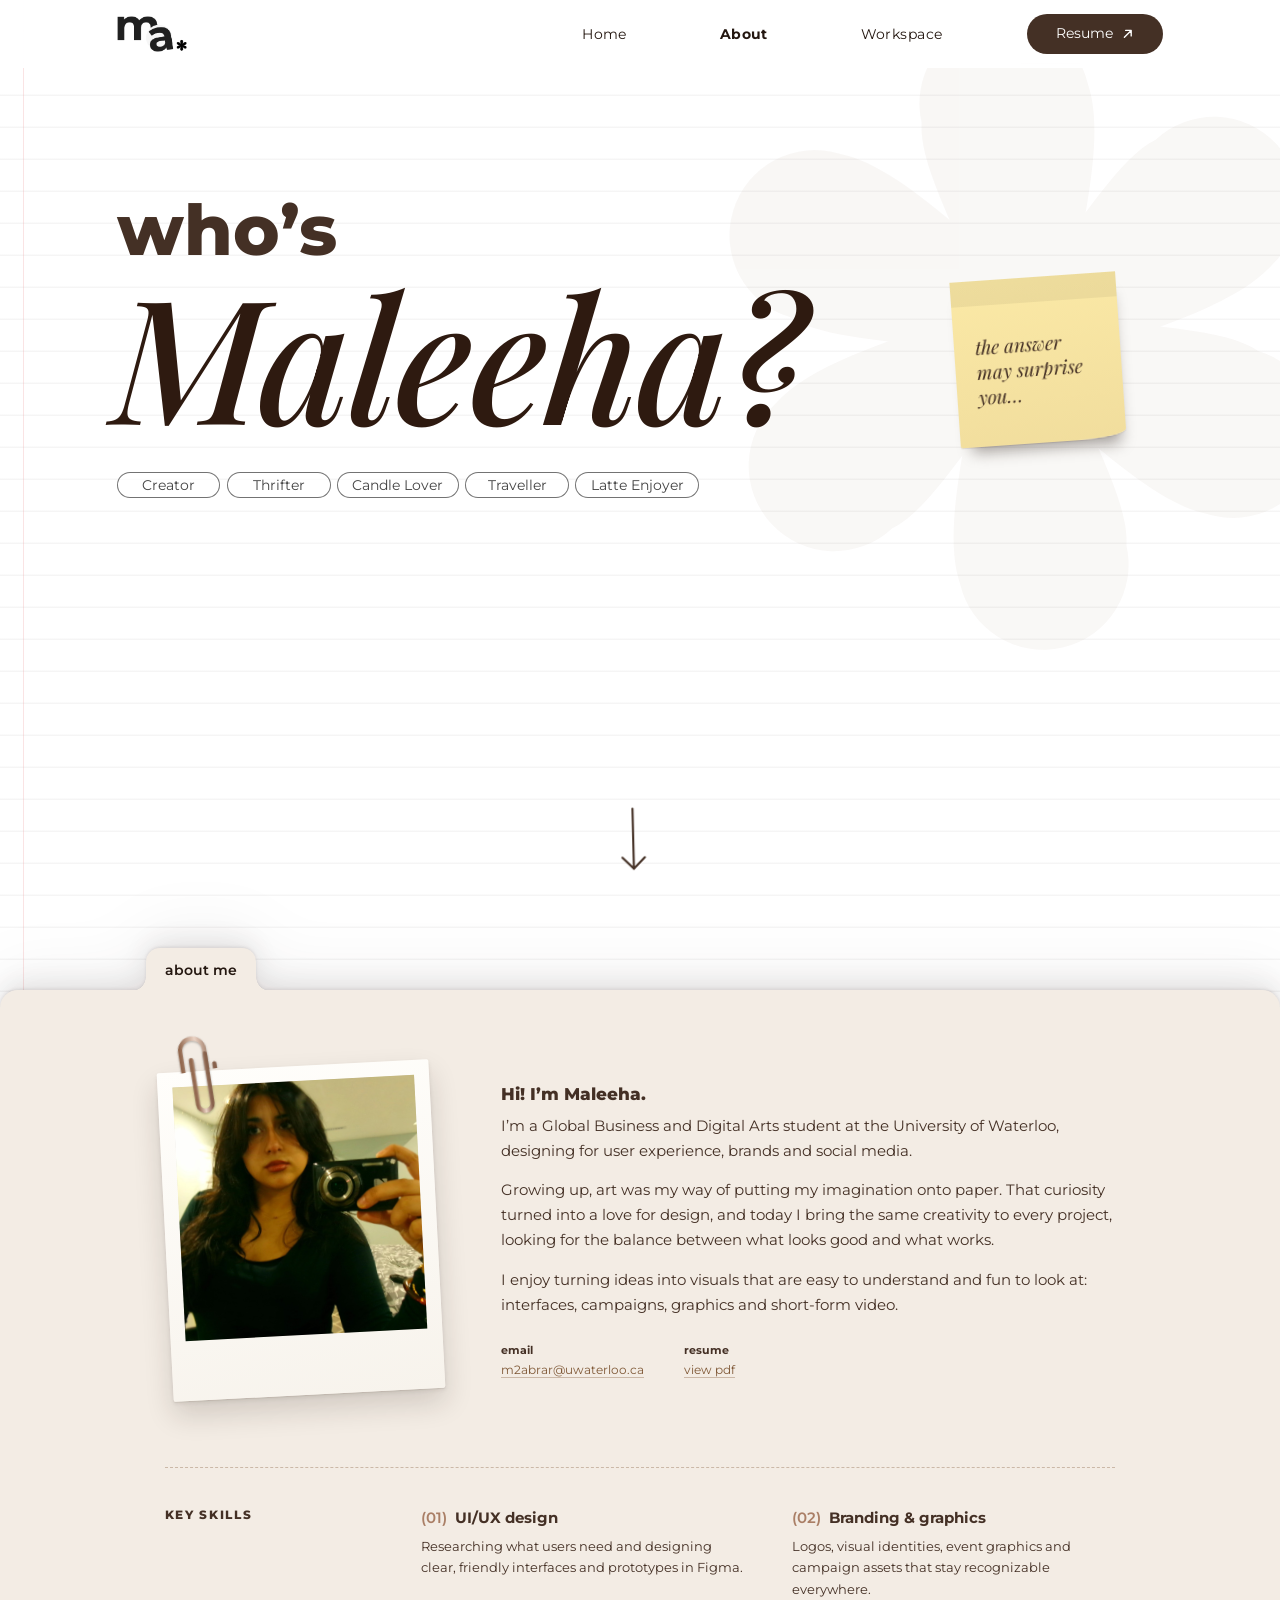
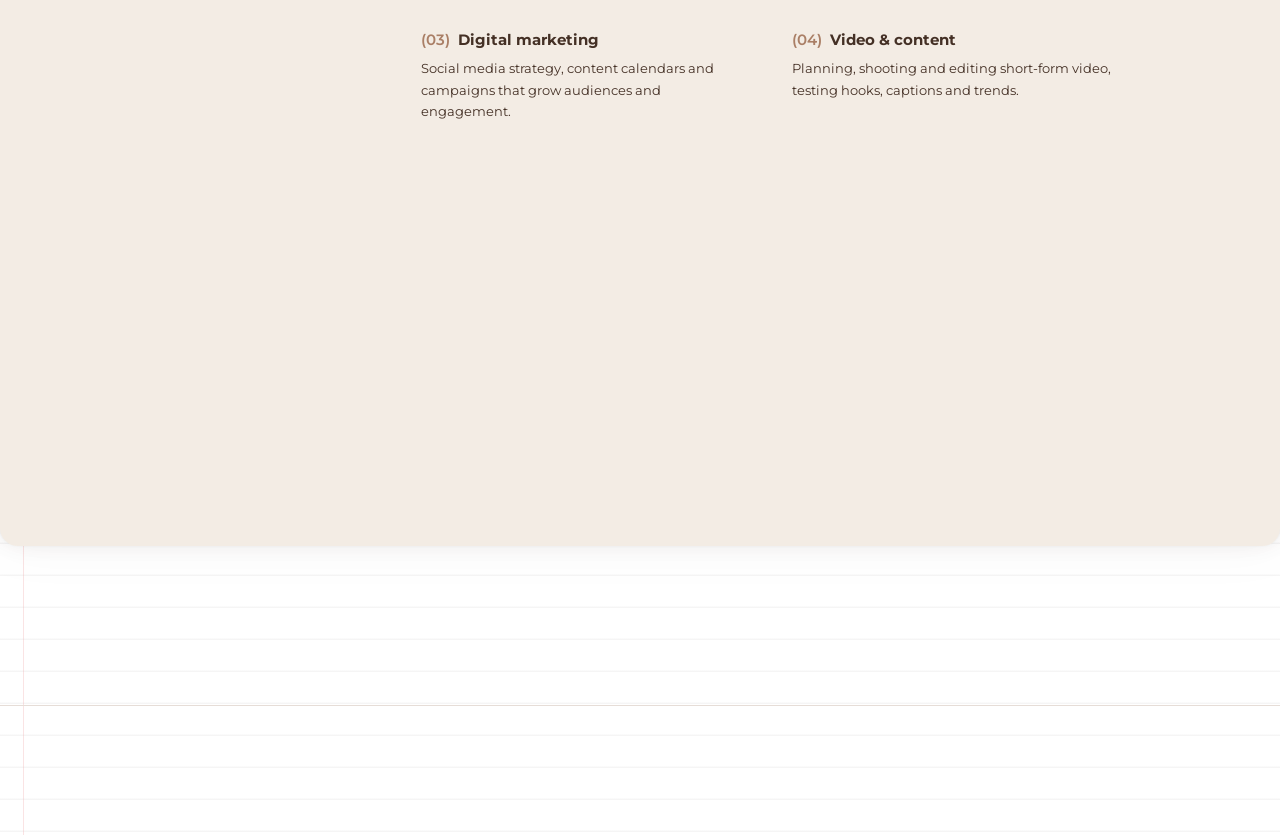
==== commit 992cb02e: "Point resume links to new Google Drive file" ====
--- a/about.html
+++ b/about.html
@@ -98,7 +98,7 @@
         <a class="nav-link" href="workspace.html">Workspace</a>
       </nav>
 
-      <a class="btn-resume" href="https://drive.google.com/file/d/1L3ZKh3LJIB2m2oYpfjvaGD_77FZhY-fX/view?usp=sharing" target="_blank" rel="noopener">
+      <a class="btn-resume" href="https://drive.google.com/file/d/1xwsBr7N85AedDljHBGZ7jFOFJqkECKXu/view?usp=sharing" target="_blank" rel="noopener">
         <span>Resume</span>
         <svg class="ico" aria-hidden="true"><use href="#i-arrow" /></svg>
       </a>
@@ -198,7 +198,7 @@
                     <p>I enjoy turning ideas into visuals that are easy to understand and fun to look at: interfaces, campaigns, graphics and short-form video.</p>
                     <dl class="am-contact">
                       <div><dt>email</dt><dd><a href="mailto:m2abrar@uwaterloo.ca">m2abrar@uwaterloo.ca</a></dd></div>
-                      <div><dt>resume</dt><dd><a href="https://drive.google.com/file/d/1L3ZKh3LJIB2m2oYpfjvaGD_77FZhY-fX/view?usp=sharing" target="_blank" rel="noopener">view pdf</a></dd></div>
+                      <div><dt>resume</dt><dd><a href="https://drive.google.com/file/d/1xwsBr7N85AedDljHBGZ7jFOFJqkECKXu/view?usp=sharing" target="_blank" rel="noopener">view pdf</a></dd></div>
                     </dl>
                   </div>
                 </div>
@@ -273,7 +273,7 @@
       </a>
       <ul class="footer-links">
         <li><a href="mailto:m2abrar@uwaterloo.ca">m2abrar@uwaterloo.ca</a></li>
-        <li><a href="https://drive.google.com/file/d/1L3ZKh3LJIB2m2oYpfjvaGD_77FZhY-fX/view?usp=sharing" target="_blank" rel="noopener">Resume</a></li>
+        <li><a href="https://drive.google.com/file/d/1xwsBr7N85AedDljHBGZ7jFOFJqkECKXu/view?usp=sharing" target="_blank" rel="noopener">Resume</a></li>
       </ul>
       <span class="footer-copy">© <span id="year">2026</span> Maleeha Abrar</span>
     </div>
--- a/css/styles.css
+++ b/css/styles.css
@@ -2137,3 +2137,28 @@
 @media (max-width: 760px) { .hero-notes { --hnw: 5.4rem; bottom: 19%; } .hn-note { font-size: .55rem; } .hn-main { font-size: .72rem; } }
 @media (max-width: 760px) { .hero-notes { bottom: 22.5%; } }
 .am-photo img.am-me { object-position: 45% 30%; } /* keep the face and camera in frame */
+
+/* ===== performance: cheaper effects (same look, much less repainting while scrolling) ===== */
+/* header: solid instead of a live blur of everything scrolling underneath it */
+.site-header { -webkit-backdrop-filter: none; backdrop-filter: none; background: rgba(255, 255, 255, .97); }
+/* scroll-in animation: fade + rise only (blurring whole folders as they move was very expensive) */
+.sr { filter: none; scale: 1; transition: opacity .8s ease, translate 1s var(--ease-glide); }
+.sr.is-in { filter: none; }
+/* the slow-spinning flower: its own layer, and it stops once you've scrolled past the hero */
+.hero-flower { will-change: transform; }
+.past-hero .hero-flower, .past-hero .nc-arrow { animation-play-state: paused; }
+/* laptop glow: the gradient is already soft, no blur filter needed */
+.case-laptop-hero::before { filter: none; }
+
+/* ===== scroll smoothness (measured: 33 fps -> 60 fps) =====
+   1. the looping arrow bob and flower spin get their own GPU layer, so they no longer force the page to repaint every frame */
+.nc-arrow, .nc-arrow svg, .hero-flower { will-change: transform; backface-visibility: hidden; }
+/* 2. the ruled-paper lines are drawn as one small repeating tile instead of a single page-long pattern (much cheaper to redraw) */
+body {
+  background-image:
+    linear-gradient(90deg, transparent 23px, rgba(236, 156, 157, .28) 23px, rgba(236, 156, 157, .28) 24px, transparent 24px),
+    linear-gradient(to bottom, transparent 0 calc(var(--ruled, 32px) - 2px), rgba(36, 23, 16, .045) calc(var(--ruled, 32px) - 1px), rgba(36, 23, 16, .045) var(--ruled, 32px));
+  background-size: auto, 100% var(--ruled, 32px);
+  background-repeat: repeat-y, repeat;
+}
+.is-scrolling .hero-flower { animation-play-state: paused; } /* the flower spins while the page is still and pauses during scrolling (spinning while scrolling cost ~10 fps) */
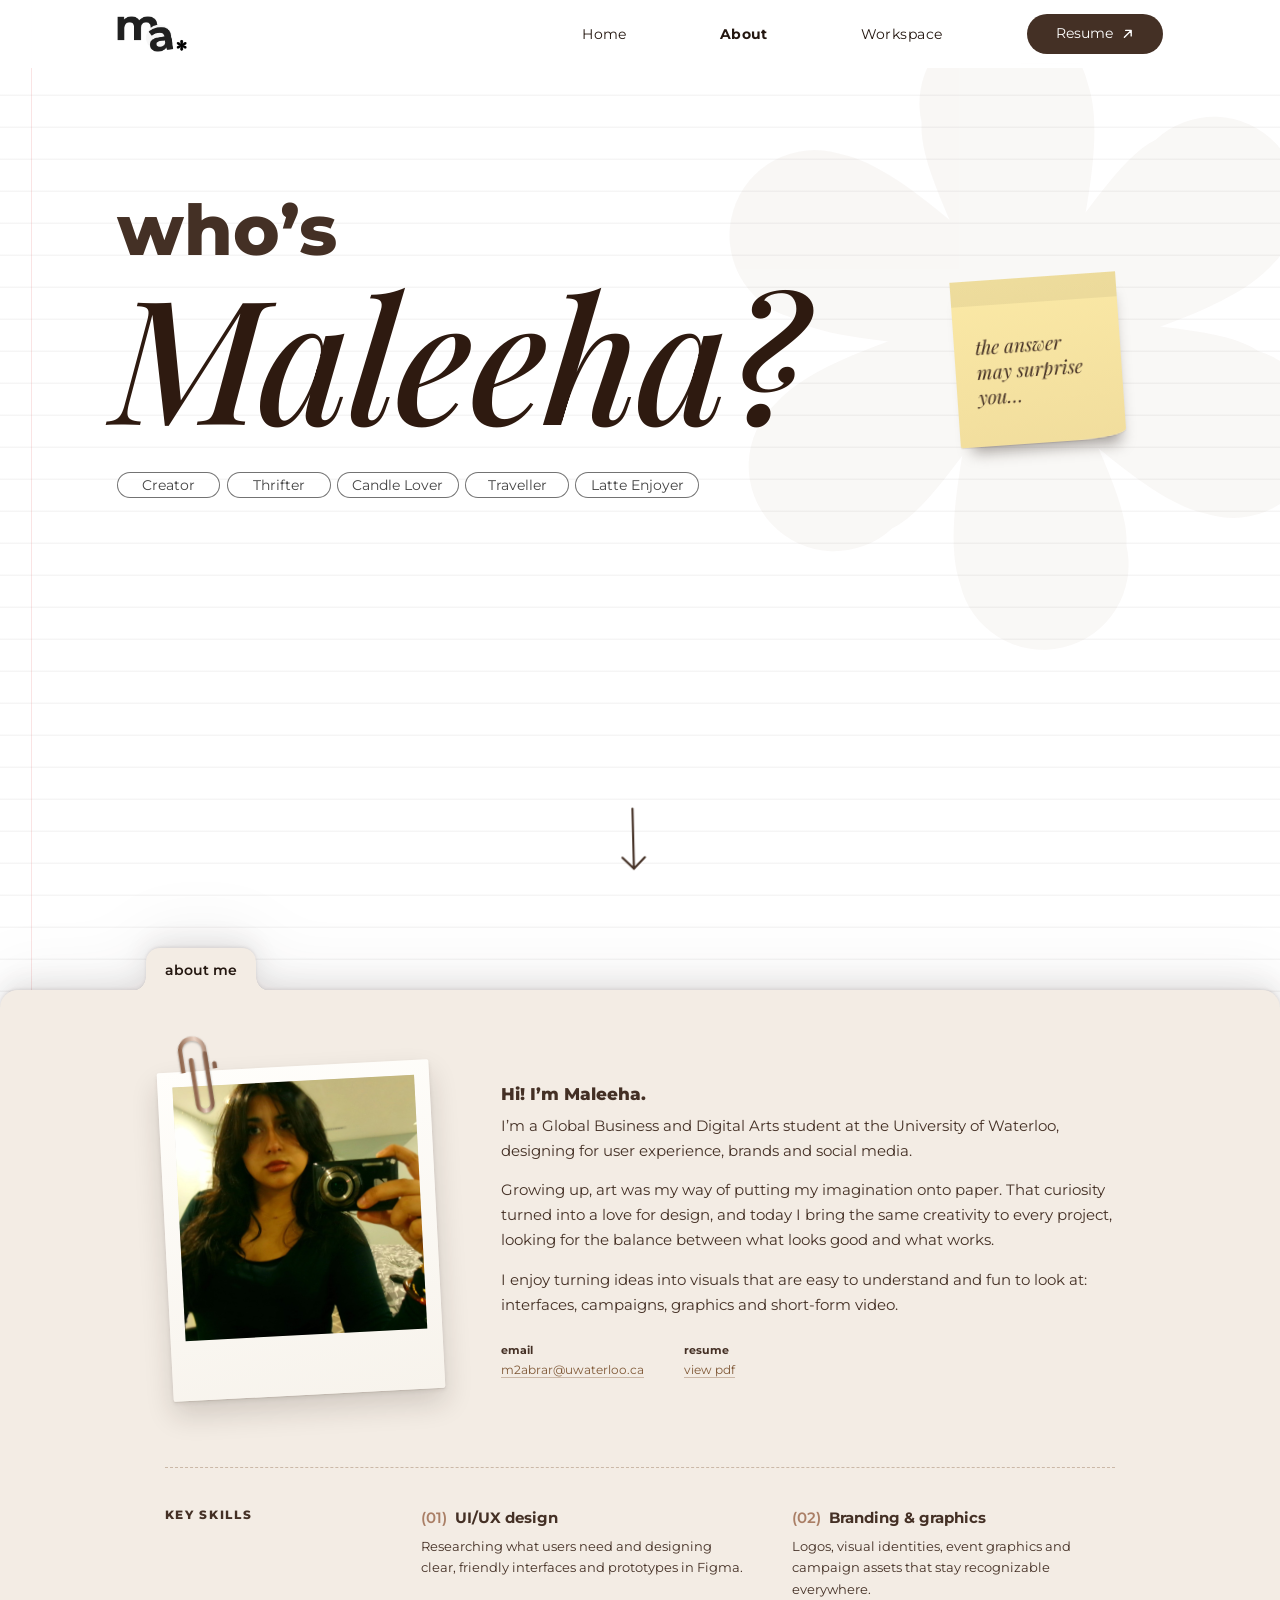
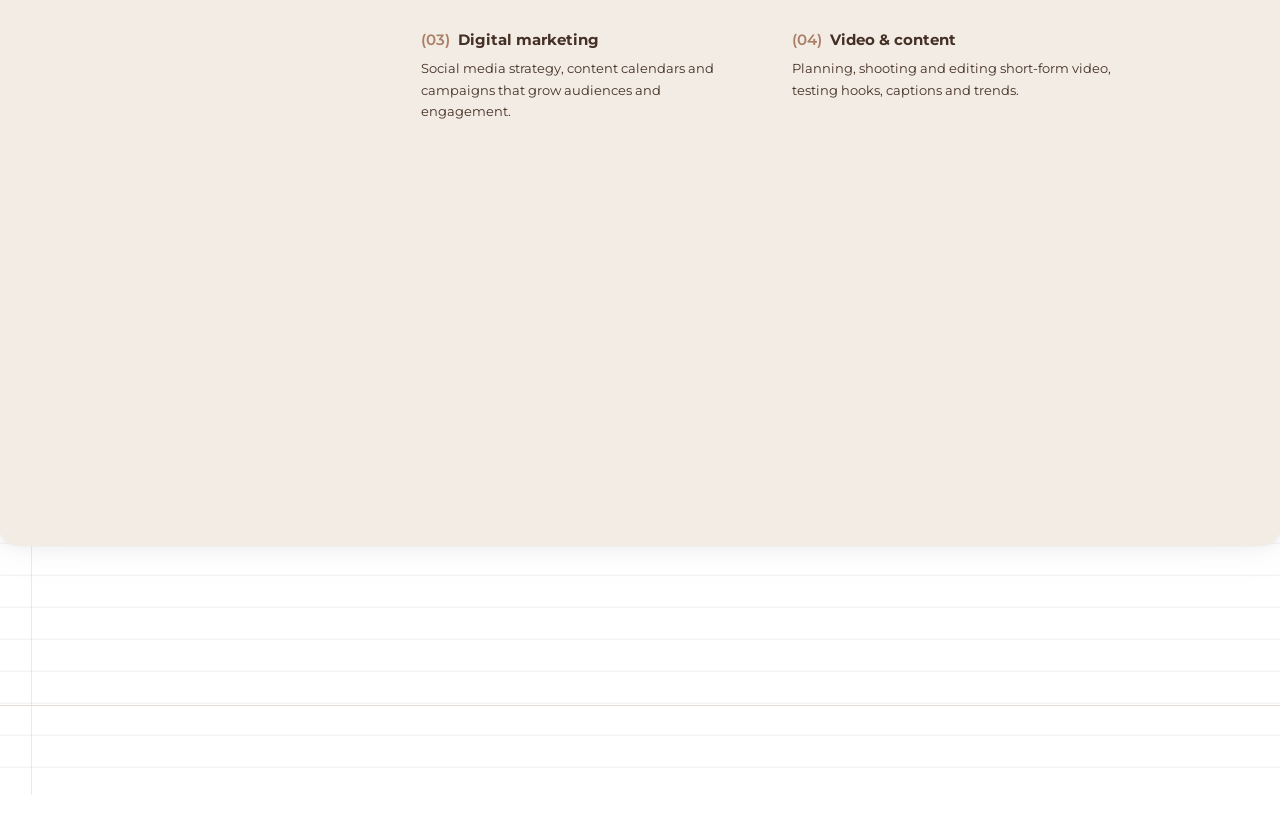
==== commit a16f74d7: "Improve scroll performance: pause animations while scrolling, put ruled background on its own layer," ====
--- a/about.html
+++ b/about.html
@@ -89,7 +89,7 @@
   <header class="site-header" id="siteHeader">
     <div class="header-inner">
       <a class="brand" href="index.html" aria-label="Maleeha Abrar — home">
-        <img src="assets/logo.png" alt="ma* logo" width="1828" height="958" />
+        <img src="assets/logo.png" alt="ma* logo" width="1828" height="958" decoding="async" />
       </a>
 
       <nav class="nav" id="siteNav" aria-label="Main">
@@ -189,7 +189,7 @@
                   <div class="am-photo">
                     <svg class="am-pclip am-pclip--back" style="--wire: url(#g-wire-tea)" aria-hidden="true"><use href="#i-pclip" /></svg><svg class="am-pclip" style="--wire: url(#g-wire-tea)" aria-hidden="true"><use href="#i-pclip-front" /></svg>
                     <!-- photo of me -->
-                    <img class="am-me" src="assets/about/me.jpg" alt="Maleeha taking a mirror selfie with a small black digital camera" width="1400" height="1050" />
+                    <img class="am-me" src="assets/about/me.jpg" alt="Maleeha taking a mirror selfie with a small black digital camera" width="1400" height="1050" decoding="async" loading="lazy" />
                   </div>
                   <div class="am-bio">
                     <p class="am-hello">Hi! I’m Maleeha.</p>
@@ -220,14 +220,14 @@
                     <h3>Software</h3>
                     <!-- a woven basket of the apps I use; hover an icon to lift it out -->
                     <div class="basket">
-                      <img class="bk-img" src="assets/basket.png" alt="" aria-hidden="true" />
+                      <img class="bk-img" src="assets/basket.png" alt="" aria-hidden="true" decoding="async" loading="lazy" />
                       <ul class="bk-apps" aria-label="Software I use">
                         <li class="bk-app bk-ps" style="--x:32%;--y:38%;--r:-8deg" tabindex="0"><span>Ps</span><em>Photoshop</em></li>
                         <li class="bk-app bk-ai" style="--x:50%;--y:36%;--r:4deg" tabindex="0"><span>Ai</span><em>Illustrator</em></li>
                         <li class="bk-app bk-pr" style="--x:68%;--y:39%;--r:-5deg" tabindex="0"><span>Pr</span><em>Premiere Pro</em></li>
                         <li class="bk-app bk-figma" style="--x:35%;--y:63%;--r:7deg" tabindex="0">
                           <svg viewBox="0 0 38 57" aria-hidden="true"><path d="M19 28.5a9.5 9.5 0 1 1 19 0 9.5 9.5 0 0 1-19 0z" fill="#1ABCFE" /><path d="M0 47.5A9.5 9.5 0 0 1 9.5 38H19v9.5a9.5 9.5 0 1 1-19 0z" fill="#0ACF83" /><path d="M19 0v19h9.5a9.5 9.5 0 1 0 0-19H19z" fill="#FF7262" /><path d="M0 9.5A9.5 9.5 0 0 0 9.5 19H19V0H9.5A9.5 9.5 0 0 0 0 9.5z" fill="#F24E1E" /><path d="M0 28.5A9.5 9.5 0 0 0 9.5 38H19V19H9.5A9.5 9.5 0 0 0 0 28.5z" fill="#A259FF" /></svg><em>Figma</em></li>
-                        <li class="bk-app bk-canva" style="--x:52%;--y:64%;--r:-4deg" tabindex="0"><img src="assets/canva-logo.png" alt="" /><em>Canva</em></li>
+                        <li class="bk-app bk-canva" style="--x:52%;--y:64%;--r:-4deg" tabindex="0"><img src="assets/canva-logo.png" alt="" decoding="async" loading="lazy" /><em>Canva</em></li>
                         <li class="bk-app bk-vs" style="--x:69%;--y:62%;--r:9deg" tabindex="0">
                           <svg viewBox="0 0 100 100" aria-hidden="true"><path d="M73 6 L36 41 L16 25 L6 30 V70 L16 75 L36 59 L73 94 L94 85 V15 Z" fill="#0078D4" /><path d="M73 29 L46 50 L73 71 Z" fill="#fff" /><path d="M16 38 L29 50 L16 62 Z" fill="#fff" /></svg><em>VS Code</em></li>
                       </ul>
@@ -269,7 +269,7 @@
   <footer class="site-footer">
     <div class="footer-inner">
       <a class="brand brand--footer" href="index.html" aria-label="Home">
-        <img src="assets/logo.png" alt="ma* logo" width="1828" height="958" />
+        <img src="assets/logo.png" alt="ma* logo" width="1828" height="958" decoding="async" loading="lazy" />
       </a>
       <ul class="footer-links">
         <li><a href="mailto:m2abrar@uwaterloo.ca">m2abrar@uwaterloo.ca</a></li>
--- a/css/styles.css
+++ b/css/styles.css
@@ -2162,3 +2162,20 @@
   background-repeat: repeat-y, repeat;
 }
 .is-scrolling .hero-flower { animation-play-state: paused; } /* the flower spins while the page is still and pauses during scrolling (spinning while scrolling cost ~10 fps) */
+@media (min-width: 761px) { .case-phone { right: clamp(-4rem, -2.5vw, 0rem); } } /* GraceFully phone sits further right so it clears the wordmark */
+
+/* ===== performance pass 3 =====
+   1. The ruled paper (pink margin line + soft lines) lives on its own GPU layer behind everything.
+      It's drawn once and scrolls with the page, so nothing animating on top can force it to be redrawn. */
+body { position: relative; isolation: isolate; background-image: none; background-color: var(--bg); }
+body::before {
+  content: ""; position: absolute; inset: 0; z-index: -1; pointer-events: none;
+  background-image:
+    linear-gradient(90deg, transparent calc(var(--margin-x) - 1px), rgba(236, 156, 157, .28) calc(var(--margin-x) - 1px), rgba(236, 156, 157, .28) var(--margin-x), transparent var(--margin-x)),
+    linear-gradient(to bottom, transparent 0 calc(var(--ruled) - 2px), rgba(36, 23, 16, .045) calc(var(--ruled) - 1px), rgba(36, 23, 16, .045) var(--ruled));
+  background-size: 100% 100%, 100% var(--ruled);
+  background-repeat: no-repeat, repeat;
+  will-change: transform;
+}
+/* 2. While the page is scrolling, every animation on the page holds still; they carry on a moment after you stop */
+.is-scrolling *, .is-scrolling *::before, .is-scrolling *::after { animation-play-state: paused !important; }
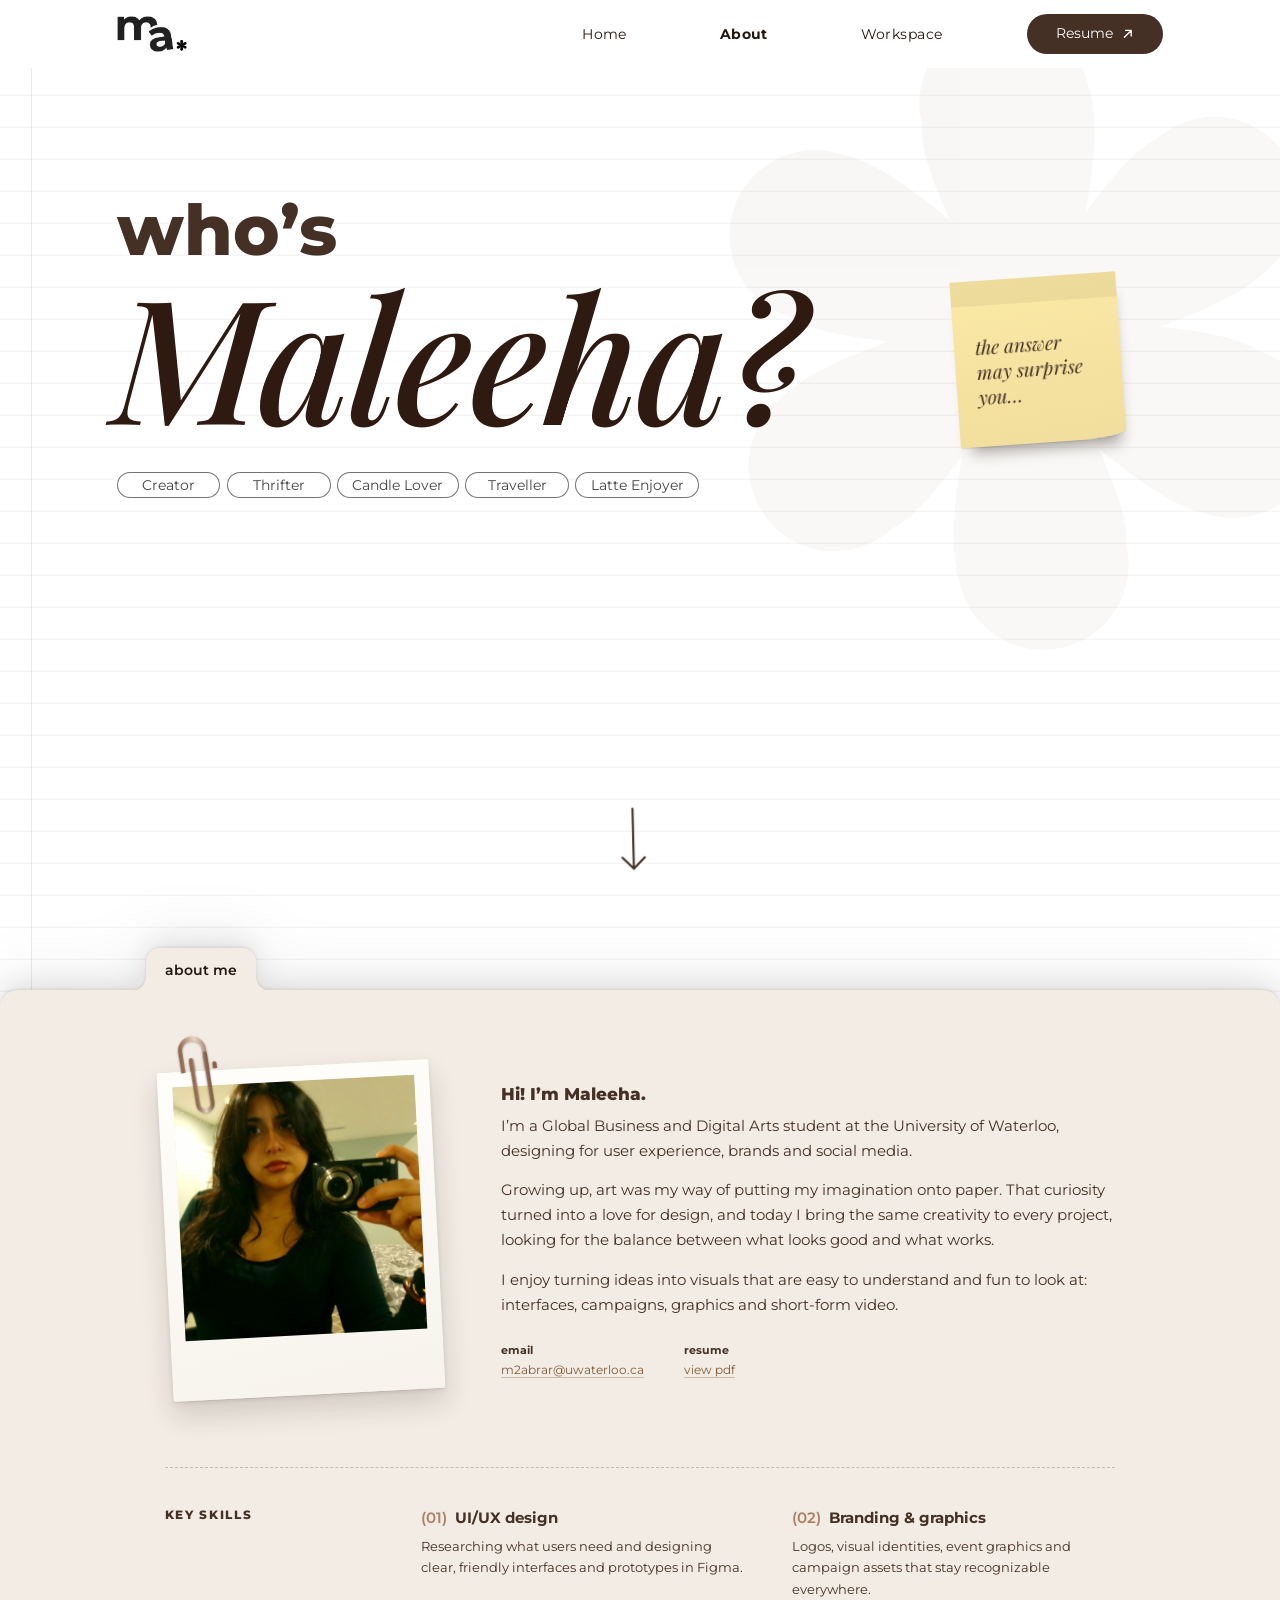
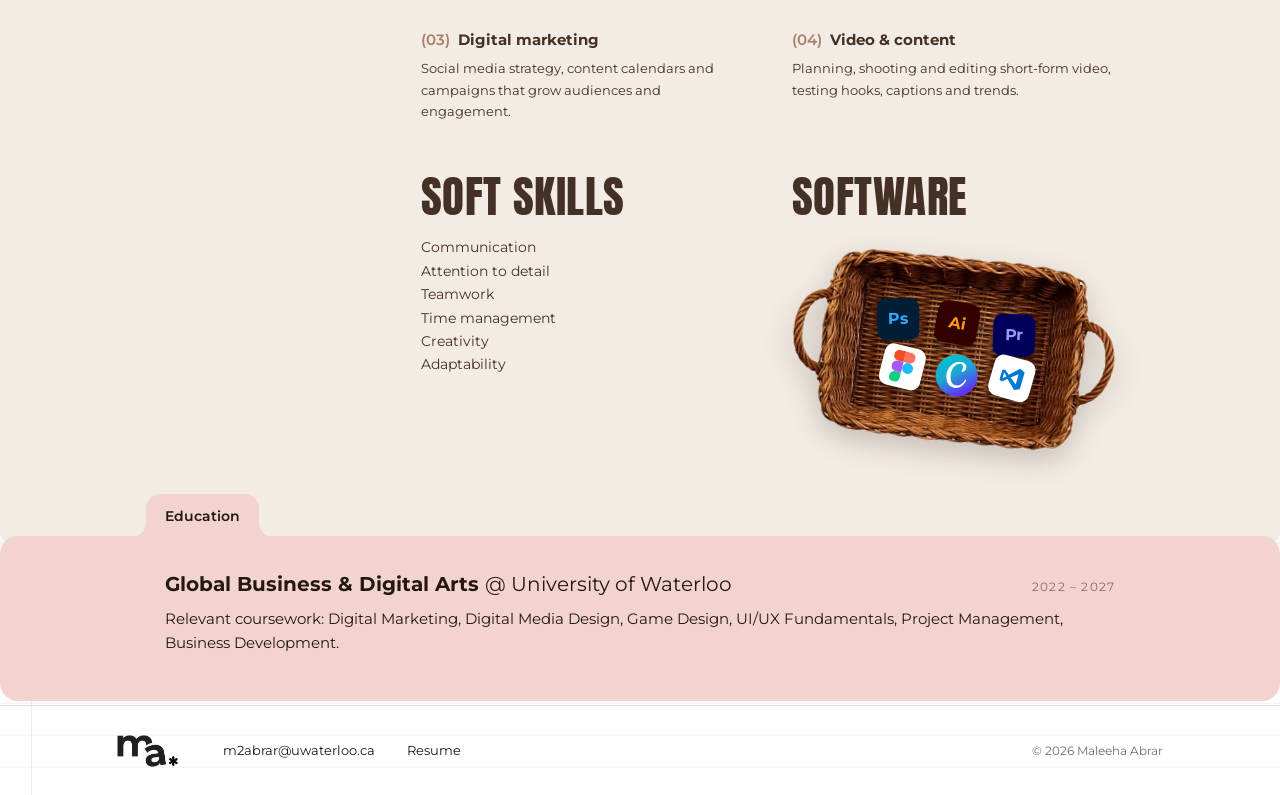
==== commit 275cbb4a: "Add square transparent favicon set from the ma* logo Co-Authored-By: Claude Opus 5.5 <noreply@anthro" ====
--- a/about.html
+++ b/about.html
@@ -5,7 +5,11 @@
   <meta name="viewport" content="width=device-width, initial-scale=1" />
   <title>About — Maleeha Abrar</title>
   <meta name="description" content="About Maleeha Abrar — multimedia design and marketing student at the University of Waterloo." />
-  <link rel="icon" href="assets/logo.png" />
+  <link rel="icon" href="favicon.ico" sizes="48x48" />
+  <link rel="icon" type="image/png" sizes="32x32" href="assets/icons/favicon-32.png" />
+  <link rel="icon" type="image/png" sizes="16x16" href="assets/icons/favicon-16.png" />
+  <link rel="icon" type="image/png" sizes="192x192" href="assets/icons/favicon-192.png" />
+  <link rel="apple-touch-icon" href="assets/icons/apple-touch-icon.png" />
 
   <link rel="preconnect" href="https://fonts.googleapis.com" />
   <link rel="preconnect" href="https://fonts.gstatic.com" crossorigin />
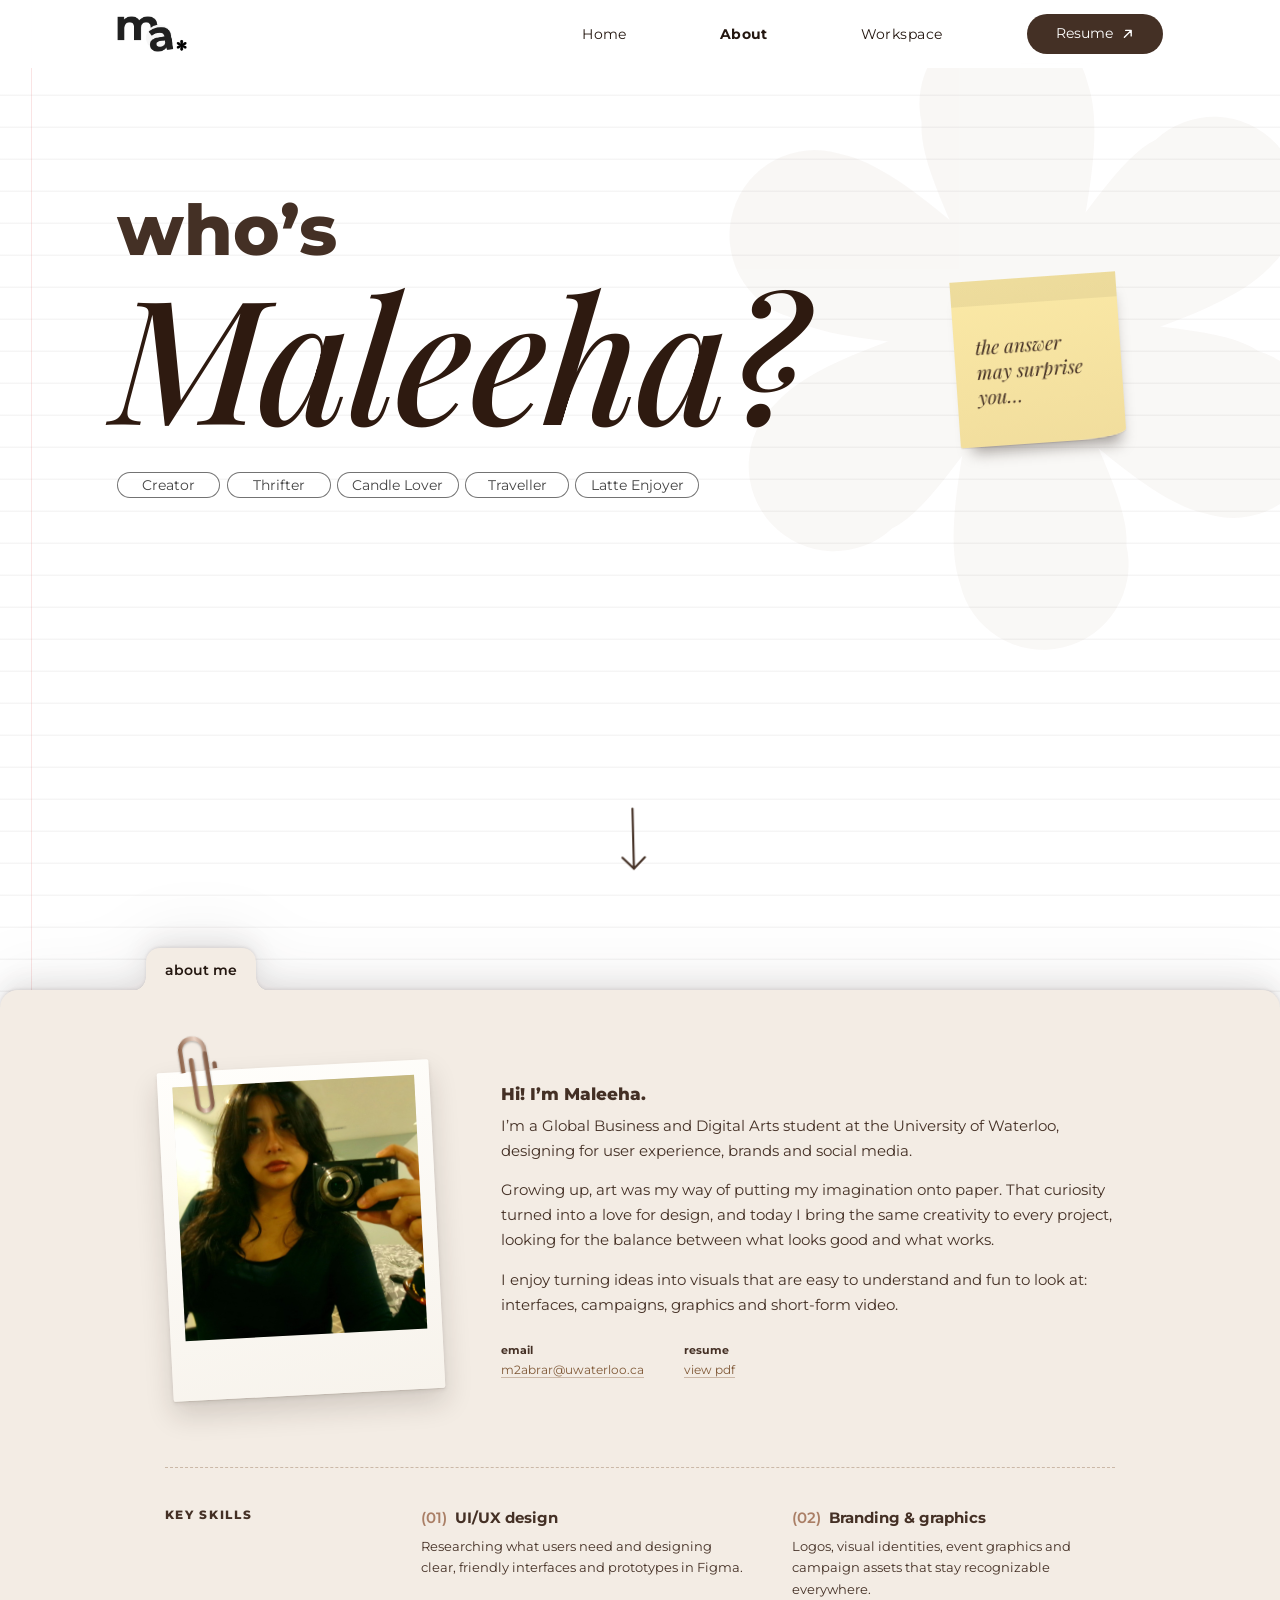
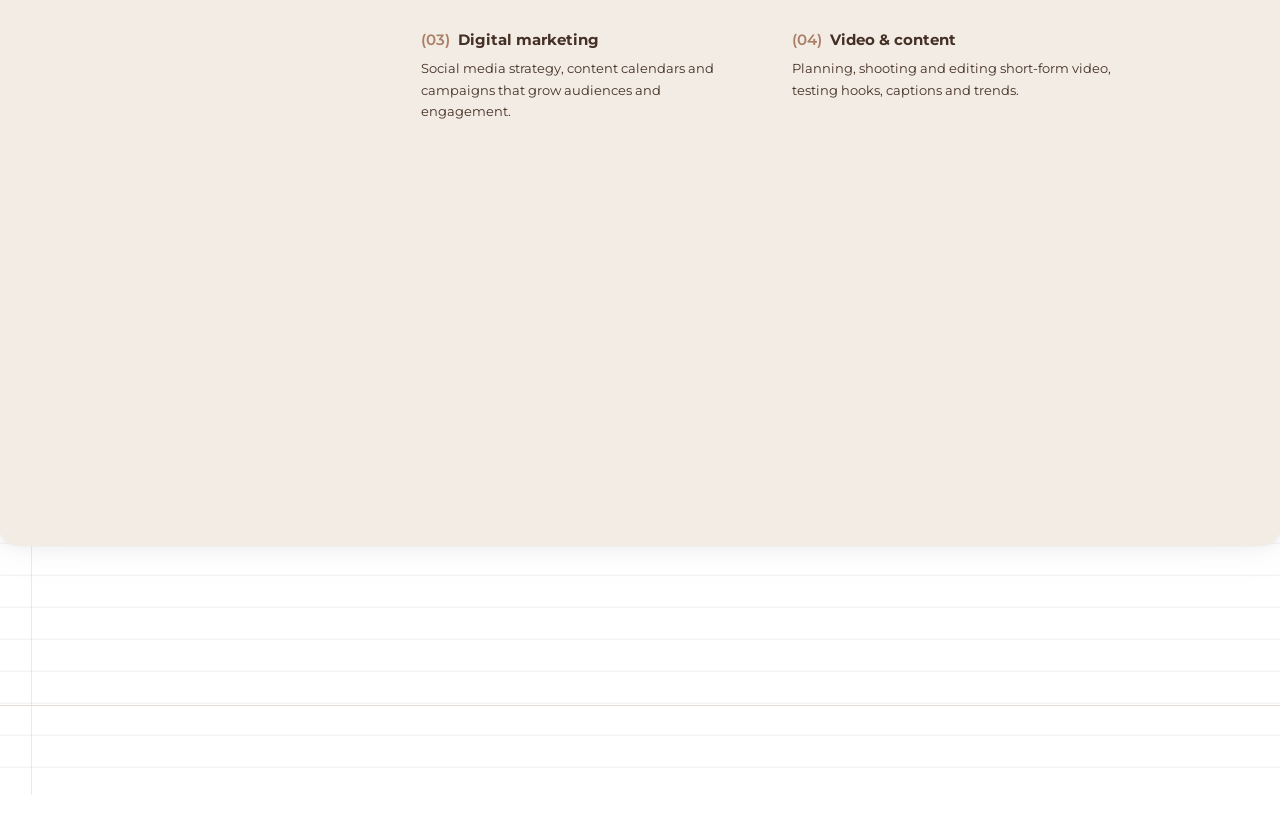
==== commit 1f1d81e7: "Use first name only; faint flower behind project folders; load only used fonts; cache static assets " ====
--- a/about.html
+++ b/about.html
@@ -3,8 +3,8 @@
 <head>
   <meta charset="UTF-8" />
   <meta name="viewport" content="width=device-width, initial-scale=1" />
-  <title>About — Maleeha Abrar</title>
-  <meta name="description" content="About Maleeha Abrar — multimedia design and marketing student at the University of Waterloo." />
+  <title>About — Maleeha</title>
+  <meta name="description" content="About Maleeha — multimedia design and marketing student at the University of Waterloo." />
   <link rel="icon" href="favicon.ico" sizes="48x48" />
   <link rel="icon" type="image/png" sizes="32x32" href="assets/icons/favicon-32.png" />
   <link rel="icon" type="image/png" sizes="16x16" href="assets/icons/favicon-16.png" />
@@ -13,7 +13,7 @@
 
   <link rel="preconnect" href="https://fonts.googleapis.com" />
   <link rel="preconnect" href="https://fonts.gstatic.com" crossorigin />
-  <link href="https://fonts.googleapis.com/css2?family=Montserrat:ital,wght@0,300..900;1,300..900&family=Playfair+Display:ital,wght@0,400..900;1,400..900&family=Bodoni+Moda:ital,opsz,wght@0,6..96,400..900;1,6..96,400..900&family=Anton&family=UnifrakturMaguntia&family=Abril+Fatface&family=Pinyon+Script&display=swap" rel="stylesheet" />
+  <link href="https://fonts.googleapis.com/css2?family=Montserrat:ital,wght@0,300..900;1,300..900&amp;family=Playfair+Display:ital,wght@0,400..900;1,400..900&amp;family=Anton&amp;display=swap" rel="stylesheet" />
 
   <link rel="stylesheet" href="css/styles.css" />
 </head>
@@ -92,7 +92,7 @@
   <!-- ============ HEADER ============ -->
   <header class="site-header" id="siteHeader">
     <div class="header-inner">
-      <a class="brand" href="index.html" aria-label="Maleeha Abrar — home">
+      <a class="brand" href="index.html" aria-label="Maleeha — home">
         <img src="assets/logo.png" alt="ma* logo" width="1828" height="958" decoding="async" />
       </a>
 
@@ -279,7 +279,7 @@
         <li><a href="mailto:m2abrar@uwaterloo.ca">m2abrar@uwaterloo.ca</a></li>
         <li><a href="https://drive.google.com/file/d/1xwsBr7N85AedDljHBGZ7jFOFJqkECKXu/view?usp=sharing" target="_blank" rel="noopener">Resume</a></li>
       </ul>
-      <span class="footer-copy">© <span id="year">2026</span> Maleeha Abrar</span>
+      <span class="footer-copy">© <span id="year">2026</span> Maleeha</span>
     </div>
   </footer>
 
--- a/css/styles.css
+++ b/css/styles.css
@@ -1,5 +1,5 @@
 /* =========================================================
-   Maleeha Abrar — portfolio landing page
+   Maleeha — portfolio landing page
    Palette: Dark Chocolate #443025 · Aloewood #7F5836 ·
             Milk Tea #AA7F66 · Sakura #EC9C9D · Misty Rose #F2D3CF
    ========================================================= */
@@ -2179,3 +2179,19 @@
 }
 /* 2. While the page is scrolling, every animation on the page holds still; they carry on a moment after you stop */
 .is-scrolling *, .is-scrolling *::before, .is-scrolling *::after { animation-play-state: paused !important; }
+
+/* faint flower turning slowly behind the project folders on the home page (opposite way to the top flower) */
+.folder--projects .folder-body { position: relative; overflow: hidden; }
+.folder--projects .folder-reveal { position: relative; z-index: 1; }
+.folder-flower {
+  position: absolute; z-index: 0; pointer-events: none;
+  --size: clamp(30rem, 62vw, 54rem);
+  width: var(--size); height: var(--size);
+  left: 50%; top: 55%; margin: calc(var(--size) / -2) 0 0 calc(var(--size) / -2);
+  color: var(--folder-ink, #F7E6E1); opacity: .045; /* lower = fainter */
+  animation: flower-spin 90s linear infinite reverse;
+  will-change: transform; backface-visibility: hidden;
+}
+.folder-flower.is-offscreen { animation-play-state: paused; }
+@media (prefers-reduced-motion: reduce) { .folder-flower { animation: none; } }
+.folder-flower { left: 45%; } /* nudged a little left */
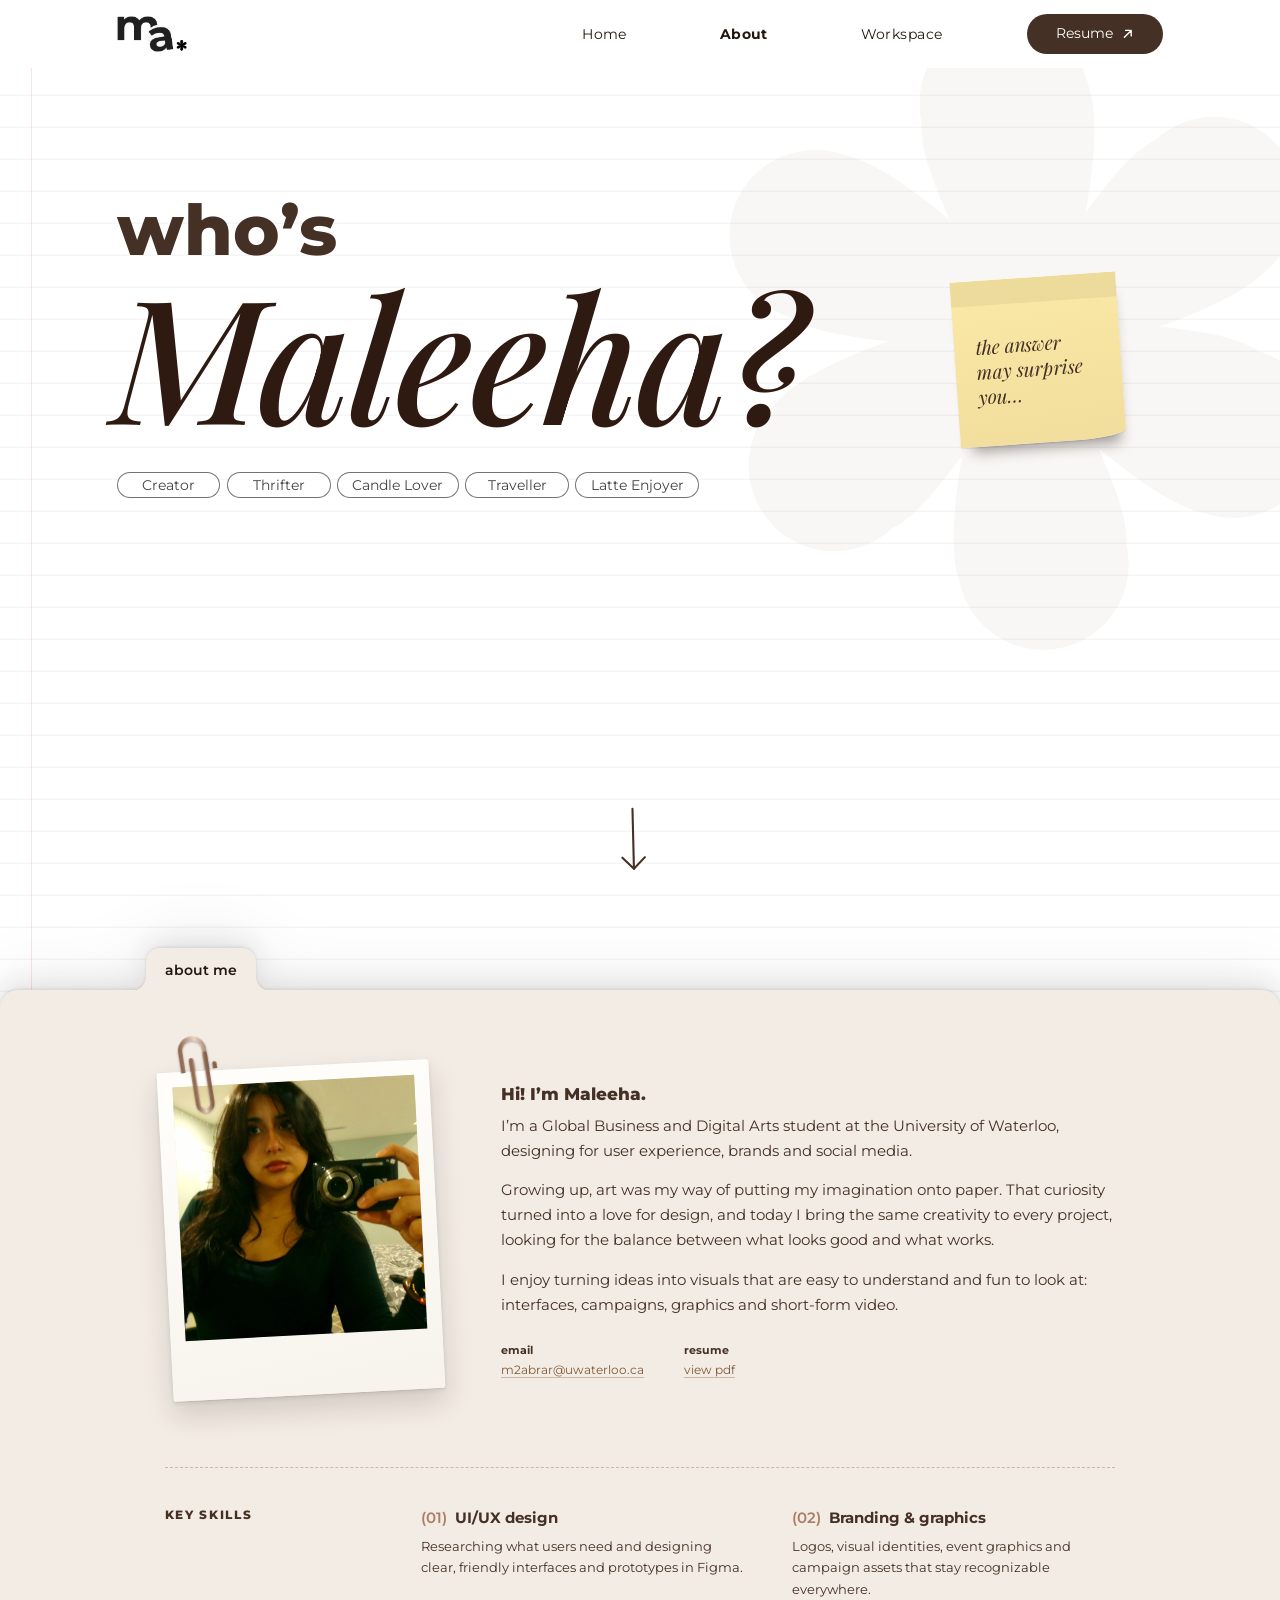
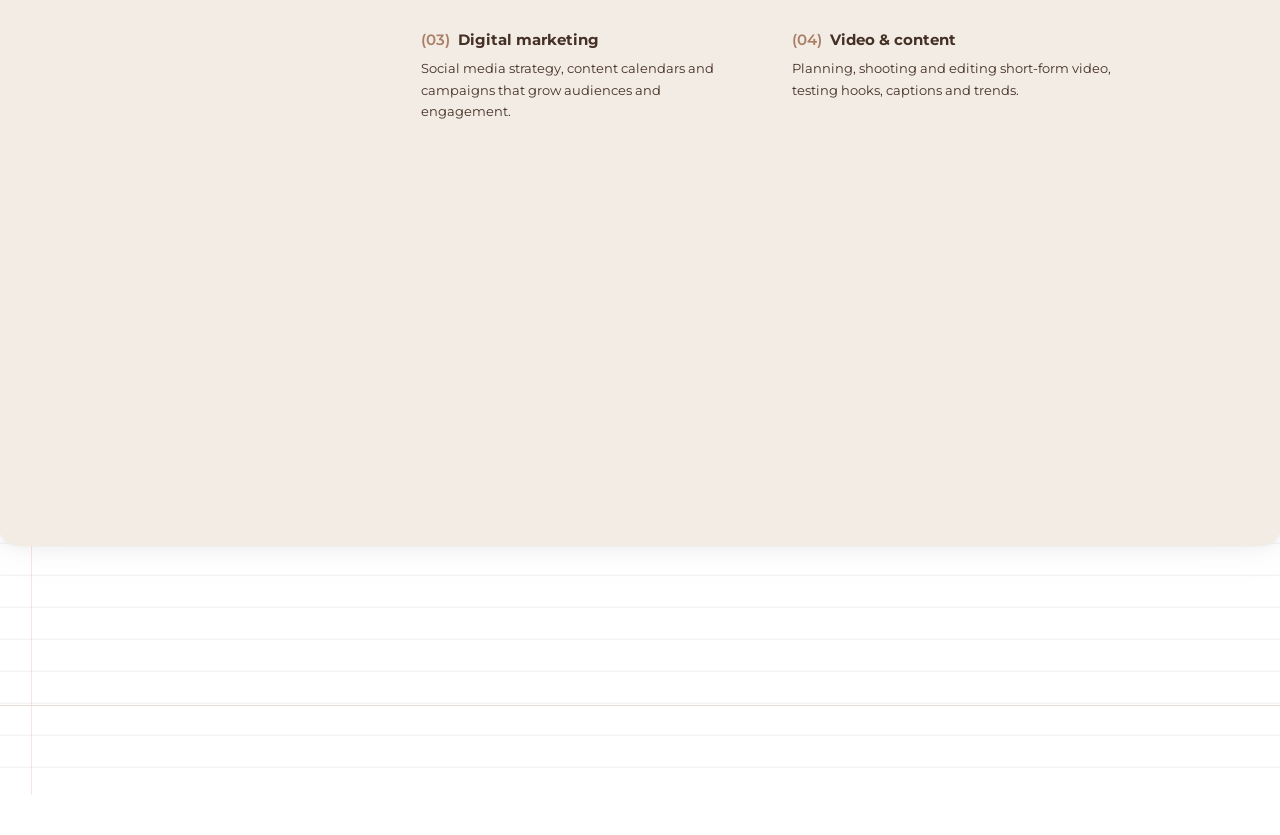
==== commit fa805bf6: "Smoother scrolling: drop large GPU layers, no blur on page load, lighter inline images (full size on" ====
--- a/about.html
+++ b/about.html
@@ -3,7 +3,7 @@
 <head>
   <meta charset="UTF-8" />
   <meta name="viewport" content="width=device-width, initial-scale=1" />
-  <title>About — Maleeha</title>
+  <title>About</title>
   <meta name="description" content="About Maleeha — multimedia design and marketing student at the University of Waterloo." />
   <link rel="icon" href="favicon.ico" sizes="48x48" />
   <link rel="icon" type="image/png" sizes="32x32" href="assets/icons/favicon-32.png" />
@@ -193,7 +193,7 @@
                   <div class="am-photo">
                     <svg class="am-pclip am-pclip--back" style="--wire: url(#g-wire-tea)" aria-hidden="true"><use href="#i-pclip" /></svg><svg class="am-pclip" style="--wire: url(#g-wire-tea)" aria-hidden="true"><use href="#i-pclip-front" /></svg>
                     <!-- photo of me -->
-                    <img class="am-me" src="assets/about/me.jpg" alt="Maleeha taking a mirror selfie with a small black digital camera" width="1400" height="1050" decoding="async" loading="lazy" />
+                    <img data-zoom="assets/about/me.jpg" class="am-me" src="assets/about/me-md.jpg" alt="Maleeha taking a mirror selfie with a small black digital camera" width="1400" height="1050" decoding="async" loading="lazy" />
                   </div>
                   <div class="am-bio">
                     <p class="am-hello">Hi! I’m Maleeha.</p>
--- a/css/styles.css
+++ b/css/styles.css
@@ -2195,3 +2195,30 @@
 .folder-flower.is-offscreen { animation-play-state: paused; }
 @media (prefers-reduced-motion: reduce) { .folder-flower { animation: none; } }
 .folder-flower { left: 45%; } /* nudged a little left */
+
+/* keep the faint top flower on smaller screens too (it used to switch off below 900px wide) */
+@media (max-width: 900px) {
+  .hero .hero-aside { display: block; }
+  .hero-flower { --size: clamp(20rem, 70vw, 30rem); left: 84%; top: 26%; }
+}
+/* nothing (flowers, folders) can make the page scroll sideways */
+html { overflow-x: clip; }
+.hero { overflow-x: clip; }
+
+/* ===== light on weaker computers: nothing animates non-stop at 60 frames a second ===== */
+/* flowers: same slow turn, but it moves in small steps (~6 updates a second instead of 60). Looks the same, ~10x less work */
+.hero-flower { animation-timing-function: steps(360, end); }
+.folder-flower { animation-timing-function: steps(540, end); }
+/* the scroll arrow bobs a few times when the page opens, then rests */
+.nc-arrow, .nc-arrow svg { animation-iteration-count: 4 !important; }
+/* sections far off screen aren't drawn until you scroll near them */
+.cabinet > .folder:not(:first-child) { content-visibility: auto; contain-intrinsic-size: auto 900px; }
+
+/* ===== performance pass 5 =====
+   1. no extra GPU layers: big promoted layers (the page-tall lined background, the flowers) used up graphics memory,
+      which is what made long pages go blurry/pixely during fast scrolling. The lines are a small repeating tile, cheap to draw. */
+body::before, .hero-flower, .folder-flower, .nc-arrow, .nc-arrow svg { will-change: auto !important; backface-visibility: visible !important; }
+/* 2. page-load animation: fade + rise only (animating a blur over big headings made pages stutter while opening) */
+@keyframes load-rise { from { opacity: 0; translate: 0 28px; } }
+/* 3. the flower behind the project folders sits in the middle of the page */
+.folder-flower { left: 50%; }
